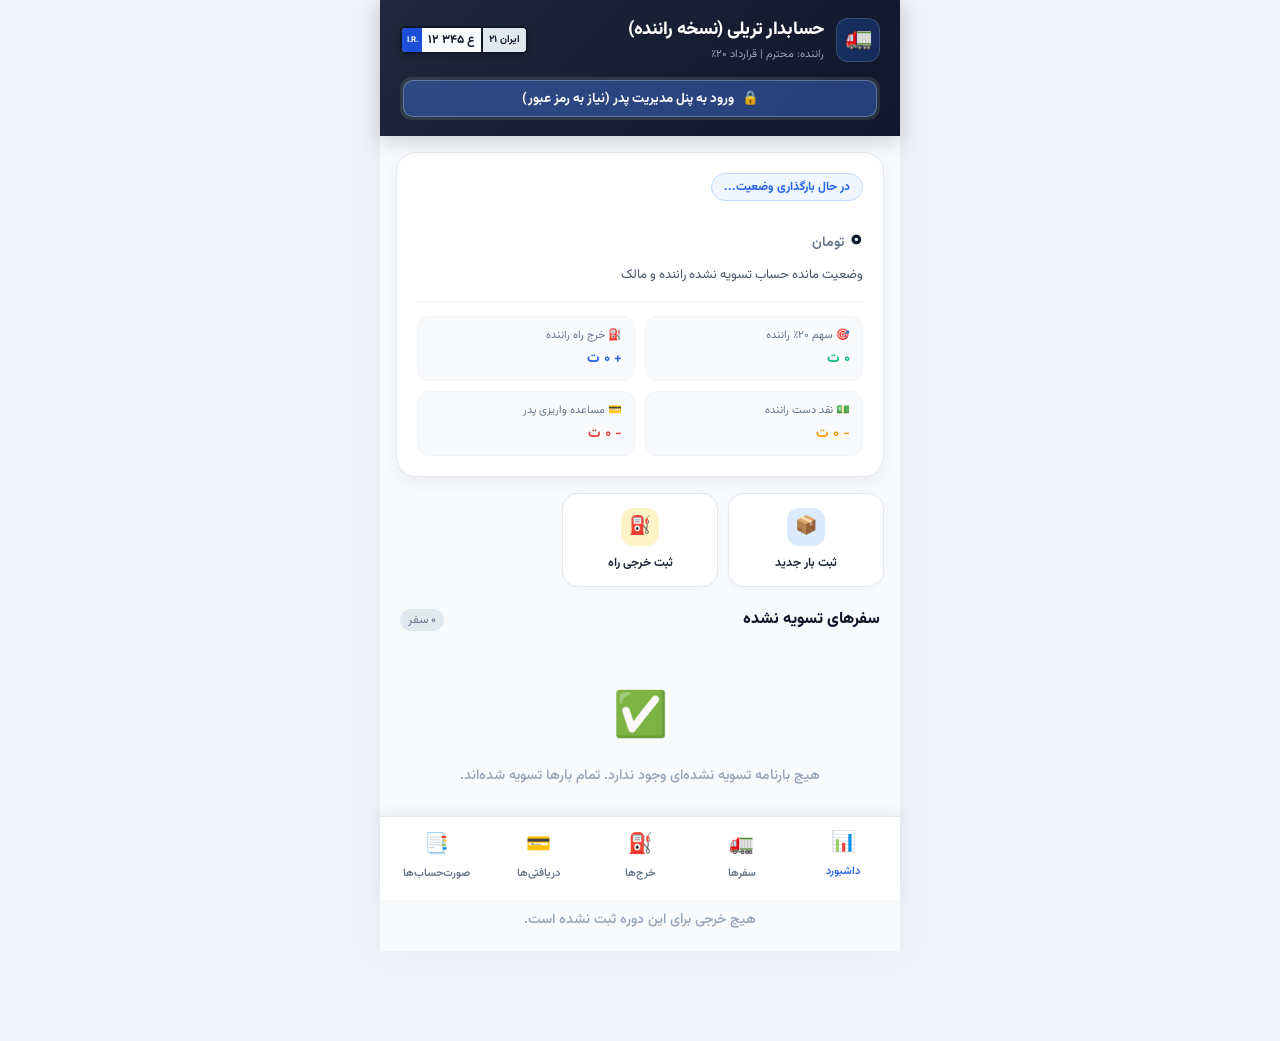
==== static/index.html @ ae0bd9ec "Add role isolation: Driver View vs Password-protected Owner Portal" ====
<!DOCTYPE html>
<html lang="fa" dir="rtl">
<head>
  <meta charset="UTF-8">
  <meta name="viewport" content="width=device-width, initial-scale=1.0, maximum-scale=1.0, user-scalable=no">
  <title>حسابدار تریلی و راننده</title>
  
  <!-- PWA Meta Tags -->
  <link rel="manifest" href="/manifest.json">
  <meta name="theme-color" content="#0f172a">
  <meta name="mobile-web-app-capable" content="yes">
  <meta name="apple-mobile-web-app-status-bar-style" content="black-translucent">
  <link rel="icon" type="image/png" href="/icons/icon-192.png">

  <!-- CSS -->
  <link rel="stylesheet" href="/css/style.css">
</head>
<body>

  <div class="app-container">
    
    <!-- Top Header -->
    <header class="top-header">
      <div class="header-row">
        <div class="app-title-box">
          <div class="app-logo-badge" id="appLogoBadge">🚛</div>
          <div>
            <div class="app-title" id="appMainTitle">حسابدار تریلی</div>
            <div class="app-subtitle" id="headerSubtitle">نسخه راننده</div>
          </div>
        </div>
        
        <!-- Iranian License Plate View -->
        <div class="iran-plate" id="headerPlate" onclick="handlePlateClick()" title="مشاهده پلاک">
          <div class="plate-blue-flag">I.R.</div>
          <div class="plate-middle" id="plateDisplay">۱۲ ع ۳۴۵</div>
          <div class="plate-iran" id="plateCityDisplay">ایران ۲۱</div>
        </div>
      </div>

      <!-- Role Access Bar -->
      <div class="role-toggle-bar" id="roleStatusBanner">
        <!-- Will be dynamically populated: either 'ورود به پنل پدر' button or 'پنل مالک + خروج' -->
      </div>
    </header>

    <!-- MAIN VIEWS -->
    
    <!-- 1. DASHBOARD VIEW -->
    <main id="viewDashboard" class="view-section">
      
      <!-- Balance Hero Card -->
      <div class="balance-hero-card">
        <div id="heroTag" class="hero-status-tag status-zero">
          در حال بارگذاری وضعیت...
        </div>
        
        <div class="hero-amount">
          <span id="heroAmountText">۰</span>
          <span class="hero-currency">تومان</span>
        </div>
        
        <div class="hero-desc" id="heroDescText">
          وضعیت مانده حساب تسویه نشده راننده و مالک
        </div>

        <!-- 4 Key Metrics Breakdown -->
        <div class="metrics-grid">
          <div class="metric-item">
            <div class="metric-label">
              <span>🎯 سهم ۲۰٪ راننده</span>
            </div>
            <div class="metric-val color-green" id="dashDriverShare">۰ ت</div>
          </div>
          
          <div class="metric-item">
            <div class="metric-label">
              <span>⛽ خرج راه راننده</span>
            </div>
            <div class="metric-val color-blue" id="dashDriverExpenses">+ ۰ ت</div>
          </div>

          <div class="metric-item">
            <div class="metric-label">
              <span>💵 نقد دست راننده</span>
            </div>
            <div class="metric-val color-amber" id="dashCashCollected">- ۰ ت</div>
          </div>

          <div class="metric-item">
            <div class="metric-label">
              <span>💳 مساعده واریزی پدر</span>
            </div>
            <div class="metric-val color-red" id="dashAdvancesPaid">- ۰ ت</div>
          </div>
        </div>
      </div>

      <!-- Quick Actions Grid -->
      <div class="quick-actions-bar">
        <div class="quick-btn" onclick="openTripModal()">
          <div class="quick-btn-icon btn-icon-blue">📦</div>
          <span>ثبت بار جدید</span>
        </div>
        <div class="quick-btn" onclick="openExpenseModal()">
          <div class="quick-btn-icon btn-icon-amber">⛽</div>
          <span>ثبت خرجی راه</span>
        </div>
        <div class="quick-btn" id="quickBtnPayment" onclick="openPaymentModal()">
          <div class="quick-btn-icon btn-icon-green">💳</div>
          <span>ثبت مساعده</span>
        </div>
      </div>

      <!-- Unsettled Trips Section -->
      <div class="section-header">
        <div class="section-title">سفرهای تسویه نشده</div>
        <div class="section-badge" id="dashTripCountBadge">۰ سفر</div>
      </div>
      <div class="card-list" id="dashTripsList"></div>

      <!-- Unsettled Expenses Section -->
      <div class="section-header" style="margin-top: 24px;">
        <div class="section-title">آخرین خرجی‌های مسیر</div>
        <span class="btn-sm-action" onclick="switchNav('expenses')">مشاهده همه ←</span>
      </div>
      <div class="card-list" id="dashExpensesList"></div>

      <!-- Settlement CTA Banner (Owner only) -->
      <div id="dashSettlementContainer" style="padding: 20px 16px;">
        <button class="btn-primary btn-success" onclick="openSettlementPreviewModal()">
          <span>📑</span>
          <span>محاسبه و صدور صورت‌حساب تسویه</span>
        </button>
      </div>

    </main>

    <!-- 2. TRIPS VIEW -->
    <main id="viewTrips" class="view-section" style="display:none; padding-top: 16px;">
      <div class="section-header">
        <div class="section-title">لیست بارها و بارنامه‌ها</div>
        <button class="btn-primary" style="width: auto; padding: 6px 14px; font-size: 13px;" onclick="openTripModal()">
          + بار جدید
        </button>
      </div>

      <!-- Filter tabs -->
      <div style="display: flex; gap: 8px; padding: 0 16px 14px 16px; overflow-x: auto;">
        <button class="badge-tag badge-unsettled" style="border:none; cursor:pointer;" onclick="filterTrips('unsettled')">تسویه نشده‌ها</button>
        <button class="badge-tag badge-owner" style="border:none; cursor:pointer;" onclick="filterTrips('settled')">تسویه شده‌ها</button>
        <button class="badge-tag badge-owner" style="border:none; cursor:pointer;" onclick="filterTrips('all')">همه بارها</button>
      </div>

      <div class="card-list" id="allTripsList"></div>
    </main>

    <!-- 3. EXPENSES VIEW -->
    <main id="viewExpenses" class="view-section" style="display:none; padding-top: 16px;">
      <div class="section-header">
        <div class="section-title">مخارج، سوخت و تعمیرات</div>
        <button class="btn-primary" style="width: auto; padding: 6px 14px; font-size: 13px;" onclick="openExpenseModal()">
          + ثبت هزینه
        </button>
      </div>

      <!-- Filter tabs -->
      <div style="display: flex; gap: 8px; padding: 0 16px 14px 16px; overflow-x: auto;">
        <button class="badge-tag badge-driver" style="border:none; cursor:pointer;" onclick="filterExpenses('driver')">پرداخت راننده (طلب)</button>
        <button class="badge-tag badge-owner" style="border:none; cursor:pointer;" onclick="filterExpenses('owner')">پرداخت پدر (ماشین)</button>
        <button class="badge-tag badge-unsettled" style="border:none; cursor:pointer;" onclick="filterExpenses('all')">همه خرج‌ها</button>
      </div>

      <div class="card-list" id="allExpensesList"></div>
    </main>

    <!-- 4. ADVANCES (PAYMENTS) VIEW -->
    <main id="viewPayments" class="view-section" style="display:none; padding-top: 16px;">
      <div class="section-header">
        <div class="section-title">واریزی‌ها و مساعده‌های راننده</div>
        <button id="btnNewPayment" class="btn-primary" style="width: auto; padding: 6px 14px; font-size: 13px;" onclick="openPaymentModal()">
          + ثبت واریزی
        </button>
      </div>
      <div class="card-list" id="allPaymentsList"></div>
    </main>

    <!-- 5. SETTLEMENTS HISTORY VIEW -->
    <main id="viewSettlements" class="view-section" style="display:none; padding-top: 16px;">
      <div class="section-header">
        <div class="section-title">تاریخچه تسویه‌حساب‌ها</div>
        <button id="btnNewSettlement" class="btn-primary btn-success" style="width: auto; padding: 6px 14px; font-size: 13px;" onclick="openSettlementPreviewModal()">
          تسویه جدید
        </button>
      </div>
      <div class="card-list" id="allSettlementsList"></div>
    </main>

    <!-- BOTTOM NAVIGATION -->
    <nav class="bottom-nav">
      <div class="nav-item active" id="navDash" onclick="switchNav('dashboard')">
        <div class="nav-icon">📊</div>
        <span>داشبورد</span>
      </div>
      <div class="nav-item" id="navTrips" onclick="switchNav('trips')">
        <div class="nav-icon">🚛</div>
        <span>سفرها</span>
      </div>
      <div class="nav-item" id="navExpenses" onclick="switchNav('expenses')">
        <div class="nav-icon">⛽</div>
        <span>خرج‌ها</span>
      </div>
      <div class="nav-item" id="navPayments" onclick="switchNav('payments')">
        <div class="nav-icon">💳</div>
        <span>مساعده‌ها</span>
      </div>
      <div class="nav-item" id="navSettlements" onclick="switchNav('settlements')">
        <div class="nav-icon">📑</div>
        <span>تسویه‌ها</span>
      </div>
    </nav>

    <!-- ==================== MODALS ==================== -->

    <!-- MODAL: ADD / EDIT TRIP -->
    <div class="modal-overlay" id="modalTrip">
      <div class="modal-sheet">
        <div class="modal-header">
          <div class="modal-title" id="modalTripTitle">📦 ثبت بار و بارنامه جدید</div>
          <button class="modal-close-btn" onclick="closeModal('modalTrip')">✕</button>
        </div>
        
        <form id="formTrip" onsubmit="handleTripSubmit(event)">
          <input type="hidden" id="tripId">
          
          <div class="form-row">
            <div class="form-group">
              <label class="form-label">مبدا بارگیری *</label>
              <input type="text" id="tripOrigin" class="form-input" placeholder="مثلاً بندرعباس" required>
            </div>
            <div class="form-group">
              <label class="form-label">مقصد تخلیه *</label>
              <input type="text" id="tripDestination" class="form-input" placeholder="مثلاً تهران" required>
            </div>
          </div>

          <div class="form-row">
            <div class="form-group">
              <label class="form-label">شماره بارنامه</label>
              <input type="text" id="tripBillNumber" class="form-input" placeholder="مثلاً ۹۸۷۴۲">
            </div>
            <div class="form-group">
              <label class="form-label">تاریخ بارگیری</label>
              <input type="text" id="tripLoadingDate" class="form-input" placeholder="۱۴۰۵/۰۲/۱۵">
            </div>
          </div>

          <div class="form-row">
            <div class="form-group">
              <label class="form-label">نوع بار</label>
              <input type="text" id="tripCargo" class="form-input" placeholder="مثلاً کانتینر، آهن، گندم">
            </div>
            <div class="form-group">
              <label class="form-label">وزن / تناژ</label>
              <input type="number" step="0.1" id="tripWeight" class="form-input" placeholder="۲۴">
            </div>
          </div>

          <!-- Financials -->
          <div class="form-group">
            <label class="form-label">کرایه کل بارنامه (تومان) *</label>
            <input type="number" id="tripTotalFreight" class="form-input" placeholder="مثلاً ۴۰,۰۰۰,۰۰۰" oninput="calcTripSharesLive()" required>
          </div>

          <div class="form-group">
            <label class="form-label">کمیسیون پایانه / باربری (تومان)</label>
            <input type="number" id="tripCommission" class="form-input" placeholder="مثلاً ۲,۵۰۰,۰۰۰" oninput="calcTripSharesLive()">
            <div class="form-hint">کمیسیون از کرایه کل کم می‌شود تا کرایه صافی به دست بیاید.</div>
          </div>

          <!-- Live Share Preview Box -->
          <div class="live-calc-box">
            <div class="live-calc-row">
              <span>کرایه صافی بار:</span>
              <strong id="liveNetFreight">۰ تومان</strong>
            </div>
            <div class="live-calc-row" style="font-weight: 800; color: #16a34a;">
              <span>سهم راننده (۲۰٪):</span>
              <strong id="liveDriverShare">۰ تومان</strong>
            </div>
            <div class="live-calc-row">
              <span>سهم پدر (۸۰٪):</span>
              <strong id="liveOwnerShare">۰ تومان</strong>
            </div>
          </div>

          <div class="form-group">
            <label class="form-label">پیش‌کرایه یا پس‌کرایه نقدی دست راننده (تومان)</label>
            <input type="number" id="tripCashDriver" class="form-input" placeholder="مبلغی که راننده نقداً از بار دریافت کرده">
            <div class="form-hint">این مبلغ از طلب راننده در زمان تسویه کسر می‌شود.</div>
          </div>

          <div class="form-group">
            <label class="form-label">توضیحات و یادداشت</label>
            <textarea id="tripNotes" class="form-textarea" rows="2" placeholder="توضیحات مربوط به باسکول، انعام یا شرکت حمل و نقل"></textarea>
          </div>

          <button type="submit" class="btn-primary">ذخیره بارنامه</button>
        </form>
      </div>
    </div>

    <!-- MODAL: ADD EXPENSE -->
    <div class="modal-overlay" id="modalExpense">
      <div class="modal-sheet">
        <div class="modal-header">
          <div class="modal-title">⛽ ثبت خرجی و هزینه راه</div>
          <button class="modal-close-btn" onclick="closeModal('modalExpense')">✕</button>
        </div>
        
        <form id="formExpense" onsubmit="handleExpenseSubmit(event)">
          <div class="form-group">
            <label class="form-label">این هزینه بابت کدام بار است؟</label>
            <select id="expTripId" class="form-select">
              <option value="">خرج عمومی ماشین (تعویض روغن، بیمه، استهلاک)</option>
            </select>
          </div>

          <div class="form-group">
            <label class="form-label">نوع هزینه *</label>
            <select id="expCategory" class="form-select" required>
              <option value="گازوئیل">⛽ گازوئیل و سوخت</option>
              <option value="عوارض">🛣️ عوارضی آزادراه</option>
              <option value="باسکول">⚖️ باسکول</option>
              <option value="انعام">🤝 انعام بارگیری / تخلیه</option>
              <option value="پنچری">🛞 پنچری و باد و لاستیک</option>
              <option value="روغن">🛢️ تعویض روغن و فیلترها</option>
              <option value="تعمیرات">🔧 مکانیکی و قطعات یدکی</option>
              <option value="جریمه">⚠️ جریمه راهنمایی و رانندگی</option>
              <option value="متفرقه">📝 سایر خرج‌ها</option>
            </select>
          </div>

          <div class="form-group">
            <label class="form-label">مبلغ هزینه (تومان) *</label>
            <input type="number" id="expAmount" class="form-input" placeholder="مثلاً ۷۵۰,۰۰۰" required>
          </div>

          <div class="form-group" id="expPaidByGroup">
            <label class="form-label">این هزینه را چه کسی پرداخت کرده؟ *</label>
            <div style="display: flex; gap: 10px;" id="expPaidByRow">
              <label style="flex:1; border: 1px solid #cbd5e1; border-radius: 12px; padding: 10px; display: flex; align-items: center; gap: 6px; cursor: pointer;">
                <input type="radio" name="expPaidBy" id="radioPaidByDriver" value="driver" checked>
                <span style="font-size: 13px; font-weight: 700; color: #2563eb;">🧢 راننده از جیبش داده (طلبکار شود)</span>
              </label>
              <label id="labelPaidByOwner" style="flex:1; border: 1px solid #cbd5e1; border-radius: 12px; padding: 10px; display: flex; align-items: center; gap: 6px; cursor: pointer;">
                <input type="radio" name="expPaidBy" id="radioPaidByOwner" value="owner">
                <span style="font-size: 13px; font-weight: 700; color: #475569;">👑 پدر پرداخت کرده</span>
              </label>
            </div>
          </div>

          <div class="form-row">
            <div class="form-group">
              <label class="form-label">تاریخ هزینه</label>
              <input type="text" id="expDate" class="form-input" placeholder="۱۴۰۵/۰۲/۱۵">
            </div>
            <div class="form-group">
              <label class="form-label">عکس فاکتور / رسید</label>
              <input type="file" id="expReceiptFile" class="form-input" accept="image/*" capture="environment">
            </div>
          </div>

          <div class="form-group">
            <label class="form-label">توضیحات</label>
            <input type="text" id="expDesc" class="form-input" placeholder="مثلاً پمپ بنزین نایین">
          </div>

          <button type="submit" class="btn-primary">ثبت هزینه</button>
        </form>
      </div>
    </div>

    <!-- MODAL: ADD ADVANCE PAYMENT -->
    <div class="modal-overlay" id="modalPayment">
      <div class="modal-sheet">
        <div class="modal-header">
          <div class="modal-title">💳 ثبت واریزی و مساعده به راننده</div>
          <button class="modal-close-btn" onclick="closeModal('modalPayment')">✕</button>
        </div>
        
        <form id="formPayment" onsubmit="handlePaymentSubmit(event)">
          <div class="form-group">
            <label class="form-label">مبلغ واریز شده (تومان) *</label>
            <input type="number" id="payAmount" class="form-input" placeholder="مثلاً ۵,۰۰۰,۰۰۰" required>
          </div>

          <div class="form-row">
            <div class="form-group">
              <label class="form-label">تاریخ واریز</label>
              <input type="text" id="payDate" class="form-input" placeholder="۱۴۰۵/۰۲/۱۵">
            </div>
            <div class="form-group">
              <label class="form-label">روش پرداخت</label>
              <select id="payMethod" class="form-select">
                <option value="کارت به کارت">کارت به کارت</option>
                <option value="نقدی">نقدی دستی</option>
                <option value="پایا / ساتنا">پایا / ساتنا</option>
                <option value="چک">چک</option>
              </select>
            </div>
          </div>

          <div class="form-group">
            <label class="form-label">شماره پیگیری / ارجاع واریز</label>
            <input type="text" id="payTracking" class="form-input" placeholder="کد پیگیری تراکنش">
          </div>

          <div class="form-group">
            <label class="form-label">بابت / توضیحات</label>
            <input type="text" id="payDesc" class="form-input" placeholder="مثلاً مساعده بین راهی یا علی‌الحساب">
          </div>

          <button type="submit" class="btn-primary">ثبت واریزی</button>
        </form>
      </div>
    </div>

    <!-- MODAL: SETTLEMENT PREVIEW & FACTOR -->
    <div class="modal-overlay" id="modalSettlement">
      <div class="modal-sheet">
        <div class="modal-header">
          <div class="modal-title">📑 صورت‌حساب رسمی تسویه با راننده</div>
          <button class="modal-close-btn" onclick="closeModal('modalSettlement')">✕</button>
        </div>

        <div id="invoicePrintArea" class="invoice-card">
          <div class="invoice-header">
            <h3 style="font-size: 17px; font-weight: 800;">صورت‌حساب کارکرد تریلی و راننده</h3>
            <div style="font-size: 12px; color: #64748b; margin-top: 4px;" id="invTruckInfo">پلاک: -- | مالک: --</div>
            <div style="font-size: 12px; color: #64748b;" id="invDate">تاریخ تسویه: --</div>
          </div>

          <!-- Credit Items (طلب راننده) -->
          <div style="font-weight: 800; font-size: 13px; color: #16a34a; margin: 8px 0 4px 0;">
            بخش اول: بستانکاری راننده (طلب راننده)
          </div>
          <div class="invoice-item-row">
            <span>سهم راننده از صافی بارها (<span id="invSharePercent">۲۰٪</span>):</span>
            <strong id="invDriverShare">۰ تومان</strong>
          </div>
          <div class="invoice-item-row">
            <span>مجموع مخارج پرداخت شده از جیب راننده:</span>
            <strong id="invDriverExpenses">۰ تومان</strong>
          </div>
          <div class="invoice-item-row" style="background:#f0fdf4; font-weight:700;">
            <span>جمع کل طلب راننده:</span>
            <strong id="invTotalCredit">۰ تومان</strong>
          </div>

          <!-- Debit Items (بدهی راننده) -->
          <div style="font-weight: 800; font-size: 13px; color: #dc2626; margin: 16px 0 4px 0;">
            بخش دوم: بدهکاری راننده (دریافتی‌ها و مساعده)
          </div>
          <div class="invoice-item-row">
            <span>پیش‌کرایه یا پس‌کرایه نقدی دست راننده:</span>
            <strong id="invCashCollected">۰ تومان</strong>
          </div>
          <div class="invoice-item-row">
            <span>مجموع واریزی‌ها و مساعده‌های کارت‌به‌کارت پدر:</span>
            <strong id="invAdvancesPaid">۰ تومان</strong>
          </div>
          <div class="invoice-item-row" style="background:#fef2f2; font-weight:700;">
            <span>جمع کل دریافتی‌های راننده:</span>
            <strong id="invTotalDebit">۰ تومان</strong>
          </div>

          <!-- Final Calculation -->
          <div class="invoice-total-row">
            <span id="invBalanceLabel">مانده خالص جهت تسویه:</span>
            <span id="invFinalBalance" style="color: #2563eb;">۰ تومان</span>
          </div>
          <div style="font-size: 11px; text-align: center; margin-top: 10px; color: #64748b;" id="invConclusionText">
            حساب کاملاً تراز و شفاف است.
          </div>
        </div>

        <button class="whatsapp-share-btn" onclick="shareInvoiceWhatsApp()">
          <span>📲</span>
          <span>ارسال متن صورت‌حساب در واتساپ / ایتا</span>
        </button>

        <button class="btn-primary" style="margin-top: 10px; background: #0f172a;" onclick="confirmAndExecuteSettlement()">
          <span>✓</span>
          <span>ثبت قطعی تسویه و صفر کردن دوره</span>
        </button>
      </div>
    </div>

    <!-- MODAL: SETTINGS -->
    <div class="modal-overlay" id="modalSettings">
      <div class="modal-sheet">
        <div class="modal-header">
          <div class="modal-title">⚙️ تنظیمات تریلی و قرارداد</div>
          <button class="modal-close-btn" onclick="closeModal('modalSettings')">✕</button>
        </div>
        
        <form id="formSettings" onsubmit="handleSettingsSubmit(event)">
          <div class="form-group">
            <label class="form-label">نام مالک (پدر)</label>
            <input type="text" id="settingOwner" class="form-input" required>
          </div>
          <div class="form-group">
            <label class="form-label">نام راننده</label>
            <input type="text" id="settingDriver" class="form-input" required>
          </div>
          <div class="form-group">
            <label class="form-label">پلاک تریلی</label>
            <input type="text" id="settingPlate" class="form-input" placeholder="۱۲ ع ۳۴۵ ایران ۲۱" required>
          </div>
          <div class="form-group">
            <label class="form-label">مدل و نوع تریلی</label>
            <input type="text" id="settingModel" class="form-input" placeholder="ولوو اف‌اچ ۵۰۰">
          </div>
          <div class="form-group">
            <label class="form-label">درصد سهم راننده از کرایه صافی (درصد)</label>
            <input type="number" step="0.5" id="settingDriverPct" class="form-input" value="20" required>
            <div class="form-hint">طبق توافق شما، پیش‌فرض ۲۰٪ از کرایه صافی است.</div>
          </div>
          <div class="form-group">
            <label class="form-label">رمز عبور ورود به پنل مدیریت پدر (پین‌کد)</label>
            <input type="password" id="settingOwnerPin" class="form-input" placeholder="رمز ۴ رقمی جدید" maxlength="10">
            <div class="form-hint">این رمز را در اختیار راننده قرار ندهید تا پنل شما کاملاً مجزا و امن بماند.</div>
          </div>
          <button type="submit" class="btn-primary">ذخیره تنظیمات</button>
        </form>
      </div>
    </div>

    <!-- MODAL: OWNER PIN LOGIN -->
    <div class="modal-overlay" id="modalPinLogin">
      <div class="modal-sheet" style="text-align: center;">
        <div class="modal-header">
          <div class="modal-title">🔒 ورود به پنل مدیریت پدر (مالک)</div>
          <button class="modal-close-btn" onclick="closeModal('modalPinLogin')">✕</button>
        </div>
        <div style="font-size: 38px; margin: 10px 0;">👑</div>
        <p style="font-size: 13px; color: #64748b; margin-bottom: 16px;">
          جهت مشاهده سود کل تریلی، صدور فاکتور و دسترسی به پنل مدیریت، رمز عبور پدر را وارد کنید:
        </p>
        <form onsubmit="handlePinLogin(event)">
          <div class="form-group">
            <input type="password" id="inputOwnerPin" class="form-input" placeholder="رمز عبور ۴ رقمی" style="text-align: center; font-size: 22px; letter-spacing: 6px; font-weight: 800;" maxlength="10" required>
            <div class="form-hint" style="text-align: center;">رمز اولیه پیش‌فرض: 1234</div>
          </div>
          <div id="pinErrorMessage" style="color: #ef4444; font-size: 12px; margin-bottom: 12px; display: none;">❌ رمز عبور نادرست است!</div>
          <button type="submit" class="btn-primary" style="margin-top: 8px;">
            <span>ورود به پنل مدیریت</span>
          </button>
        </form>
      </div>
    </div>

    <!-- MODAL: IMAGE VIEWER -->
    <div class="modal-overlay" id="modalImage">
      <div class="modal-sheet" style="text-align: center;">
        <div class="modal-header">
          <div class="modal-title">📷 تصویر رسید / فاکتور</div>
          <button class="modal-close-btn" onclick="closeModal('modalImage')">✕</button>
        </div>
        <img id="viewerImg" src="" style="max-width: 100%; border-radius: 12px; max-height: 65vh; object-fit: contain;">
      </div>
    </div>

  </div>

  <!-- JavaScript -->
  <script src="/js/app.js"></script>
</body>
</html>
---- css/style.css ----
@import url('https://fonts.googleapis.com/css2?family=Vazirmatn:wght@300;400;500;600;700;800;900&display=swap');

:root {
  --primary: #2563eb;
  --primary-hover: #1d4ed8;
  --primary-light: #eff6ff;
  --success: #10b981;
  --success-light: #ecfdf5;
  --danger: #ef4444;
  --danger-light: #fef2f2;
  --warning: #f59e0b;
  --warning-light: #fffbeb;
  --dark: #0f172a;
  --gray-900: #1e293b;
  --gray-800: #334155;
  --gray-700: #475569;
  --gray-500: #64748b;
  --gray-200: #e2e8f0;
  --gray-100: #f1f5f9;
  --gray-50: #f8fafc;
  --radius: 16px;
  --radius-sm: 10px;
  --shadow-sm: 0 1px 3px rgba(0,0,0,0.06);
  --shadow-md: 0 4px 12px rgba(0,0,0,0.08);
  --shadow-lg: 0 10px 25px rgba(0,0,0,0.12);
}

* {
  box-sizing: border-box;
  margin: 0;
  padding: 0;
  -webkit-tap-highlight-color: transparent;
  font-family: 'Vazirmatn', -apple-system, BlinkMacSystemFont, 'Segoe UI', Tahoma, sans-serif;
}

body {
  background-color: #f1f5f9;
  color: #1e293b;
  direction: rtl;
  text-align: right;
  min-height: 100vh;
  padding-bottom: 90px;
}

/* Mobile Wrapper Container */
.app-container {
  max-width: 520px;
  margin: 0 auto;
  min-height: 100vh;
  background: #f8fafc;
  position: relative;
  box-shadow: 0 0 40px rgba(0,0,0,0.05);
}

/* Top App Bar */
.top-header {
  background: linear-gradient(135deg, #1e293b, #0f172a);
  color: white;
  padding: 16px 20px;
  position: sticky;
  top: 0;
  z-index: 40;
  box-shadow: 0 4px 20px rgba(15, 23, 42, 0.2);
}

.header-row {
  display: flex;
  justify-content: space-between;
  align-items: center;
}

.app-title-box {
  display: flex;
  align-items: center;
  gap: 12px;
}

.app-logo-badge {
  width: 44px;
  height: 44px;
  background: rgba(37, 99, 235, 0.25);
  border: 1px solid rgba(255, 255, 255, 0.15);
  border-radius: 12px;
  display: flex;
  align-items: center;
  justify-content: center;
  font-size: 22px;
}

.app-title {
  font-size: 18px;
  font-weight: 800;
  letter-spacing: -0.3px;
}

.app-subtitle {
  font-size: 11px;
  color: #94a3b8;
  margin-top: 2px;
}

/* Iranian License Plate Component */
.iran-plate {
  display: inline-flex;
  direction: ltr;
  align-items: center;
  background: #f8fafc;
  border: 2px solid #0f172a;
  border-radius: 6px;
  height: 28px;
  font-weight: 700;
  font-size: 12px;
  overflow: hidden;
  box-shadow: 0 2px 5px rgba(0,0,0,0.2);
}

.plate-blue-flag {
  background: #1d4ed8;
  color: white;
  width: 20px;
  height: 100%;
  display: flex;
  flex-direction: column;
  justify-content: center;
  align-items: center;
  font-size: 8px;
}

.plate-middle {
  padding: 0 6px;
  color: #0f172a;
  display: flex;
  gap: 3px;
  align-items: center;
}

.plate-iran {
  border-left: 2px solid #0f172a;
  padding: 0 6px;
  background: #e2e8f0;
  color: #0f172a;
  font-size: 10px;
  height: 100%;
  display: flex;
  align-items: center;
}

/* Role Selector Toggle Bar */
.role-toggle-bar {
  display: flex;
  background: rgba(255, 255, 255, 0.1);
  border-radius: 12px;
  padding: 3px;
  margin-top: 14px;
  font-size: 13px;
}

.role-tab {
  flex: 1;
  text-align: center;
  padding: 7px 0;
  border-radius: 9px;
  cursor: pointer;
  color: #cbd5e1;
  font-weight: 500;
  transition: all 0.2s ease;
}

.role-tab.active {
  background: white;
  color: #0f172a;
  font-weight: 700;
  box-shadow: 0 2px 8px rgba(0,0,0,0.15);
}

/* Balance Hero Card */
.balance-hero-card {
  margin: 16px;
  background: white;
  border-radius: 20px;
  padding: 20px;
  box-shadow: 0 6px 20px rgba(0,0,0,0.06);
  border: 1px solid #e2e8f0;
  position: relative;
  overflow: hidden;
}

.hero-status-tag {
  display: inline-flex;
  align-items: center;
  gap: 6px;
  font-size: 12px;
  font-weight: 700;
  padding: 4px 12px;
  border-radius: 20px;
  margin-bottom: 8px;
}

.status-credit {
  background: #ecfdf5;
  color: #059669;
  border: 1px solid #a7f3d0;
}

.status-debit {
  background: #fef2f2;
  color: #dc2626;
  border: 1px solid #fecaca;
}

.status-zero {
  background: #eff6ff;
  color: #2563eb;
  border: 1px solid #bfdbfe;
}

.hero-amount {
  font-size: 28px;
  font-weight: 900;
  color: #0f172a;
  margin: 8px 0 4px 0;
  display: flex;
  align-items: baseline;
  gap: 6px;
}

.hero-currency {
  font-size: 14px;
  font-weight: 600;
  color: #64748b;
}

.hero-desc {
  font-size: 13px;
  color: #475569;
  margin-bottom: 16px;
}

/* 4 Metrics Grid inside Hero */
.metrics-grid {
  display: grid;
  grid-template-columns: repeat(2, 1fr);
  gap: 10px;
  border-top: 1px solid #f1f5f9;
  padding-top: 14px;
}

.metric-item {
  background: #f8fafc;
  padding: 10px 12px;
  border-radius: 12px;
  border: 1px solid #f1f5f9;
}

.metric-label {
  font-size: 11px;
  color: #64748b;
  display: flex;
  align-items: center;
  gap: 5px;
}

.metric-val {
  font-size: 14px;
  font-weight: 700;
  color: #1e293b;
  margin-top: 4px;
}

.color-green { color: #10b981; }
.color-red { color: #ef4444; }
.color-blue { color: #2563eb; }
.color-amber { color: #f59e0b; }

/* Quick Action Buttons */
.quick-actions-bar {
  display: grid;
  grid-template-columns: repeat(3, 1fr);
  gap: 10px;
  margin: 0 16px 20px 16px;
}

.quick-btn {
  background: white;
  border: 1px solid #e2e8f0;
  border-radius: 16px;
  padding: 14px 8px;
  display: flex;
  flex-direction: column;
  align-items: center;
  justify-content: center;
  gap: 8px;
  font-size: 12px;
  font-weight: 700;
  color: #1e293b;
  cursor: pointer;
  transition: all 0.2s ease;
  box-shadow: 0 2px 6px rgba(0,0,0,0.03);
}

.quick-btn:active {
  transform: scale(0.96);
  background: #f1f5f9;
}

.quick-btn-icon {
  width: 38px;
  height: 38px;
  border-radius: 12px;
  display: flex;
  align-items: center;
  justify-content: center;
  font-size: 18px;
}

.btn-icon-blue { background: #dbeafe; color: #1d4ed8; }
.btn-icon-amber { background: #fef3c7; color: #b45309; }
.btn-icon-green { background: #d1fae5; color: #047857; }

/* Section Titles */
.section-header {
  display: flex;
  justify-content: space-between;
  align-items: center;
  padding: 0 20px 12px 20px;
}

.section-title {
  font-size: 16px;
  font-weight: 800;
  color: #0f172a;
}

.section-badge {
  font-size: 12px;
  color: #64748b;
  background: #e2e8f0;
  padding: 2px 8px;
  border-radius: 12px;
}

/* Card Lists */
.card-list {
  padding: 0 16px;
  display: flex;
  flex-direction: column;
  gap: 12px;
}

.item-card {
  background: white;
  border-radius: 16px;
  padding: 16px;
  border: 1px solid #e2e8f0;
  box-shadow: 0 2px 8px rgba(0,0,0,0.03);
  position: relative;
  transition: transform 0.15s ease;
}

.card-top {
  display: flex;
  justify-content: space-between;
  align-items: center;
  margin-bottom: 8px;
}

.card-title {
  font-size: 15px;
  font-weight: 700;
  color: #0f172a;
  display: flex;
  align-items: center;
  gap: 6px;
}

.badge-tag {
  font-size: 11px;
  font-weight: 600;
  padding: 3px 8px;
  border-radius: 8px;
}

.badge-unsettled {
  background: #fef3c7;
  color: #b45309;
}

.badge-settled {
  background: #ecfdf5;
  color: #059669;
}

.badge-driver {
  background: #eff6ff;
  color: #1d4ed8;
}

.badge-owner {
  background: #f1f5f9;
  color: #475569;
}

.card-body-row {
  display: flex;
  justify-content: space-between;
  align-items: center;
  margin: 6px 0;
  font-size: 13px;
  color: #475569;
}

.card-highlight-box {
  background: #f8fafc;
  border-radius: 10px;
  padding: 10px;
  margin-top: 10px;
  border: 1px dashed #cbd5e1;
  display: flex;
  justify-content: space-between;
  align-items: center;
}

.highlight-label {
  font-size: 12px;
  font-weight: 600;
  color: #334155;
}

.highlight-value {
  font-size: 15px;
  font-weight: 800;
  color: #2563eb;
}

.card-footer-actions {
  display: flex;
  justify-content: flex-end;
  gap: 8px;
  margin-top: 12px;
  border-top: 1px solid #f1f5f9;
  padding-top: 10px;
}

.btn-sm-action {
  background: none;
  border: none;
  font-size: 12px;
  color: #64748b;
  cursor: pointer;
  display: flex;
  align-items: center;
  gap: 4px;
  padding: 4px 8px;
  border-radius: 6px;
}

.btn-sm-action:hover {
  background: #f1f5f9;
  color: #0f172a;
}

.btn-sm-danger {
  color: #ef4444;
}
.btn-sm-danger:hover {
  background: #fee2e2;
  color: #b91c1c;
}

/* Empty State */
.empty-state {
  text-align: center;
  padding: 40px 20px;
  color: #94a3b8;
}

.empty-icon {
  font-size: 44px;
  margin-bottom: 12px;
}

.empty-text {
  font-size: 14px;
  font-weight: 500;
}

/* Bottom App Navigation Bar */
.bottom-nav {
  position: fixed;
  bottom: 0;
  left: 50%;
  transform: translateX(-50%);
  width: 100%;
  max-width: 520px;
  background: white;
  border-top: 1px solid #e2e8f0;
  display: flex;
  justify-content: space-around;
  padding: 8px 6px 14px 6px;
  z-index: 50;
  box-shadow: 0 -4px 16px rgba(0,0,0,0.06);
}

.nav-item {
  display: flex;
  flex-direction: column;
  align-items: center;
  gap: 4px;
  color: #64748b;
  text-decoration: none;
  font-size: 11px;
  font-weight: 600;
  cursor: pointer;
  transition: all 0.2s;
  padding: 4px 8px;
  border-radius: 8px;
  flex: 1;
}

.nav-item.active {
  color: #2563eb;
  transform: translateY(-2px);
}

.nav-icon {
  font-size: 20px;
}

/* Modal Popup Styles */
.modal-overlay {
  position: fixed;
  top: 0;
  left: 0;
  right: 0;
  bottom: 0;
  background: rgba(15, 23, 42, 0.65);
  backdrop-filter: blur(4px);
  z-index: 100;
  display: none;
  align-items: flex-end;
  justify-content: center;
}

.modal-overlay.active {
  display: flex;
}

.modal-sheet {
  background: white;
  width: 100%;
  max-width: 520px;
  max-height: 90vh;
  border-top-left-radius: 24px;
  border-top-right-radius: 24px;
  padding: 24px 20px 32px 20px;
  overflow-y: auto;
  box-shadow: 0 -10px 40px rgba(0,0,0,0.2);
  animation: slideUp 0.25s ease-out;
}

@keyframes slideUp {
  from { transform: translateY(100%); }
  to { transform: translateY(0); }
}

.modal-header {
  display: flex;
  justify-content: space-between;
  align-items: center;
  margin-bottom: 20px;
  border-bottom: 1px solid #f1f5f9;
  padding-bottom: 12px;
}

.modal-title {
  font-size: 17px;
  font-weight: 800;
  color: #0f172a;
}

.modal-close-btn {
  background: #f1f5f9;
  border: none;
  width: 32px;
  height: 32px;
  border-radius: 50%;
  font-size: 18px;
  display: flex;
  align-items: center;
  justify-content: center;
  cursor: pointer;
  color: #64748b;
}

/* Forms and Inputs */
.form-group {
  margin-bottom: 16px;
}

.form-label {
  display: block;
  font-size: 13px;
  font-weight: 600;
  color: #334155;
  margin-bottom: 6px;
}

.form-input, .form-select, .form-textarea {
  width: 100%;
  padding: 12px 14px;
  border: 1px solid #cbd5e1;
  border-radius: 12px;
  font-size: 14px;
  color: #0f172a;
  outline: none;
  transition: border-color 0.2s;
  background: #fff;
}

.form-input:focus, .form-select:focus, .form-textarea:focus {
  border-color: #2563eb;
  box-shadow: 0 0 0 3px rgba(37, 99, 235, 0.1);
}

.form-row {
  display: grid;
  grid-template-columns: 1fr 1fr;
  gap: 12px;
}

.form-hint {
  font-size: 11px;
  color: #64748b;
  margin-top: 4px;
}

/* Dynamic Live Calculation Card in Forms */
.live-calc-box {
  background: #eff6ff;
  border: 1px solid #bfdbfe;
  border-radius: 12px;
  padding: 12px 14px;
  margin: 14px 0;
}

.live-calc-row {
  display: flex;
  justify-content: space-between;
  font-size: 13px;
  margin: 4px 0;
  color: #1e40af;
}

.btn-primary {
  width: 100%;
  background: #2563eb;
  color: white;
  border: none;
  border-radius: 14px;
  padding: 14px;
  font-size: 15px;
  font-weight: 700;
  cursor: pointer;
  display: flex;
  align-items: center;
  justify-content: center;
  gap: 8px;
  transition: background 0.2s;
  box-shadow: 0 4px 12px rgba(37, 99, 235, 0.25);
}

.btn-primary:active {
  background: #1d4ed8;
  transform: scale(0.98);
}

.btn-success {
  background: #10b981;
  box-shadow: 0 4px 12px rgba(16, 185, 129, 0.25);
}
.btn-success:active { background: #059669; }

/* Invoice / Factor Styles for WhatsApp Sharing */
.invoice-card {
  background: white;
  border: 2px solid #0f172a;
  border-radius: 16px;
  padding: 20px;
  margin: 10px 0;
  color: #0f172a;
}

.invoice-header {
  text-align: center;
  border-bottom: 2px dashed #cbd5e1;
  padding-bottom: 14px;
  margin-bottom: 14px;
}

.invoice-item-row {
  display: flex;
  justify-content: space-between;
  padding: 6px 0;
  font-size: 13px;
  border-bottom: 1px solid #f1f5f9;
}

.invoice-total-row {
  display: flex;
  justify-content: space-between;
  padding: 12px 0;
  font-size: 16px;
  font-weight: 900;
  border-top: 2px solid #0f172a;
  margin-top: 10px;
}

.whatsapp-share-btn {
  background: #25D366;
  color: white;
  border: none;
  border-radius: 12px;
  padding: 12px;
  width: 100%;
  font-size: 14px;
  font-weight: 700;
  display: flex;
  align-items: center;
  justify-content: center;
  gap: 8px;
  cursor: pointer;
  margin-top: 12px;
}
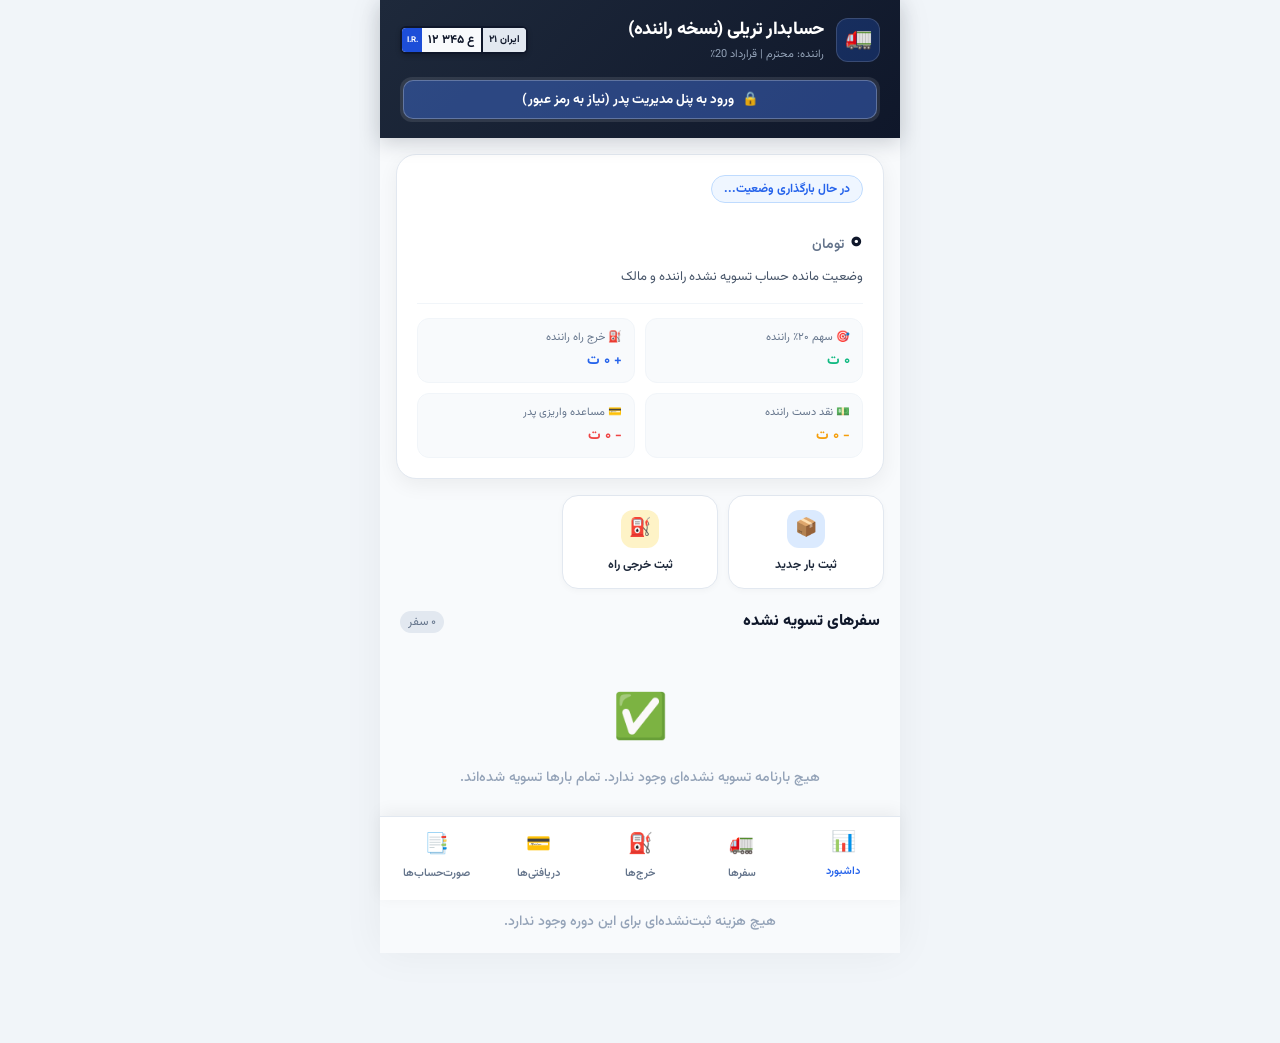
==== commit 0f3f34ae: "Refactor: Implement Hierarchical Multi-Agent Standards for Fleet and Freight Accounting" ====
--- a/static/index.html
+++ b/static/index.html
@@ -269,12 +269,14 @@
           <!-- Financials -->
           <div class="form-group">
             <label class="form-label">کرایه کل بارنامه (تومان) *</label>
-            <input type="number" id="tripTotalFreight" class="form-input" placeholder="مثلاً ۴۰,۰۰۰,۰۰۰" oninput="calcTripSharesLive()" required>
+            <input type="text" inputmode="numeric" id="tripTotalFreight" class="form-input currency-input" placeholder="مثلاً ۴۰,۰۰۰,۰۰۰" oninput="handleCurrencyInput(this); calcTripSharesLive();" required>
+            <span id="hintTripTotal" class="currency-word-hint"></span>
           </div>
 
           <div class="form-group">
             <label class="form-label">کمیسیون پایانه / باربری (تومان)</label>
-            <input type="number" id="tripCommission" class="form-input" placeholder="مثلاً ۲,۵۰۰,۰۰۰" oninput="calcTripSharesLive()">
+            <input type="text" inputmode="numeric" id="tripCommission" class="form-input currency-input" placeholder="مثلاً ۲,۵۰۰,۰۰۰" oninput="handleCurrencyInput(this); calcTripSharesLive();">
+            <span id="hintTripComm" class="currency-word-hint"></span>
             <div class="form-hint">کمیسیون از کرایه کل کم می‌شود تا کرایه صافی به دست بیاید.</div>
           </div>
 
@@ -285,18 +287,19 @@
               <strong id="liveNetFreight">۰ تومان</strong>
             </div>
             <div class="live-calc-row" style="font-weight: 800; color: #16a34a;">
-              <span>سهم راننده (۲۰٪):</span>
+              <span>سهم راننده:</span>
               <strong id="liveDriverShare">۰ تومان</strong>
             </div>
             <div class="live-calc-row">
-              <span>سهم پدر (۸۰٪):</span>
+              <span>سهم پدر (مالک):</span>
               <strong id="liveOwnerShare">۰ تومان</strong>
             </div>
           </div>
 
           <div class="form-group">
             <label class="form-label">پیش‌کرایه یا پس‌کرایه نقدی دست راننده (تومان)</label>
-            <input type="number" id="tripCashDriver" class="form-input" placeholder="مبلغی که راننده نقداً از بار دریافت کرده">
+            <input type="text" inputmode="numeric" id="tripCashDriver" class="form-input currency-input" placeholder="مبلغی که راننده نقداً دریافت کرده" oninput="handleCurrencyInput(this)">
+            <span id="hintTripCash" class="currency-word-hint"></span>
             <div class="form-hint">این مبلغ از طلب راننده در زمان تسویه کسر می‌شود.</div>
           </div>
 
@@ -343,7 +346,8 @@
 
           <div class="form-group">
             <label class="form-label">مبلغ هزینه (تومان) *</label>
-            <input type="number" id="expAmount" class="form-input" placeholder="مثلاً ۷۵۰,۰۰۰" required>
+            <input type="text" inputmode="numeric" id="expAmount" class="form-input currency-input" placeholder="مثلاً ۷۵۰,۰۰۰" oninput="handleCurrencyInput(this)" required>
+            <span id="hintExpAmount" class="currency-word-hint"></span>
           </div>
 
           <div class="form-group" id="expPaidByGroup">
@@ -392,7 +396,8 @@
         <form id="formPayment" onsubmit="handlePaymentSubmit(event)">
           <div class="form-group">
             <label class="form-label">مبلغ واریز شده (تومان) *</label>
-            <input type="number" id="payAmount" class="form-input" placeholder="مثلاً ۵,۰۰۰,۰۰۰" required>
+            <input type="text" inputmode="numeric" id="payAmount" class="form-input currency-input" placeholder="مثلاً ۵,۰۰۰,۰۰۰" oninput="handleCurrencyInput(this)" required>
+            <span id="hintPayAmount" class="currency-word-hint"></span>
           </div>
 
           <div class="form-row">
@@ -523,9 +528,16 @@
             <input type="text" id="settingModel" class="form-input" placeholder="ولوو اف‌اچ ۵۰۰">
           </div>
           <div class="form-group">
-            <label class="form-label">درصد سهم راننده از کرایه صافی (درصد)</label>
+            <label class="form-label">درصد سهم راننده (درصد)</label>
             <input type="number" step="0.5" id="settingDriverPct" class="form-input" value="20" required>
-            <div class="form-hint">طبق توافق شما، پیش‌فرض ۲۰٪ از کرایه صافی است.</div>
+            <div class="form-hint">طبق توافق، پیش‌فرض ۲۰٪ است.</div>
+          </div>
+          <div class="form-group">
+            <label class="form-label">مبنای محاسبه درصد راننده</label>
+            <select id="settingDriverBasis" class="form-select">
+              <option value="net">درصد از کرایه صافی (کل منهای کمیسیون باربری - استاندارد)</option>
+              <option value="gross">درصد از کل کرایه ناخالص بارنامه</option>
+            </select>
           </div>
           <div class="form-group">
             <label class="form-label">رمز عبور ورود به پنل مدیریت پدر (پین‌کد)</label>
@@ -533,7 +545,27 @@
             <div class="form-hint">این رمز را در اختیار راننده قرار ندهید تا پنل شما کاملاً مجزا و امن بماند.</div>
           </div>
           <button type="submit" class="btn-primary">ذخیره تنظیمات</button>
+          
+          <div style="margin-top: 16px; border-top: 1px solid #f1f5f9; padding-top: 14px; text-align: center;">
+            <button type="button" class="btn-sm-action" style="margin: 0 auto; color: #2563eb;" onclick="openAuditModal()">
+              <span>📜</span>
+              <span>مشاهده تاریخچه و لاگ تغییرات سیستم (Audit Trail)</span>
+            </button>
+          </div>
         </form>
+      </div>
+    </div>
+
+    <!-- MODAL: AUDIT TRAIL LOGS -->
+    <div class="modal-overlay" id="modalAuditLogs">
+      <div class="modal-sheet">
+        <div class="modal-header">
+          <div class="modal-title">📜 تاریخچه و لاگ تغییرات سیستم</div>
+          <button class="modal-close-btn" onclick="closeModal('modalAuditLogs')">✕</button>
+        </div>
+        <div id="auditLogContent" class="audit-list">
+          <div class="empty-state">در حال بارگذاری لاگ‌ها...</div>
+        </div>
       </div>
     </div>
 
--- a/css/style.css
+++ b/css/style.css
@@ -730,4 +730,53 @@
   gap: 8px;
   cursor: pointer;
   margin-top: 12px;
-}
+  min-height: 48px;
+}
+
+/* Touch Friendly Mobile Requirements (Min 48px) */
+.form-input, .form-select, .btn-primary, .quick-btn {
+  min-height: 48px;
+}
+
+/* Number In Words / Live Currency Helper */
+.currency-word-hint {
+  font-size: 11px;
+  color: #2563eb;
+  font-weight: 600;
+  margin-top: 4px;
+  min-height: 16px;
+  display: block;
+}
+
+/* Double-click Protection / Loading State */
+.btn-loading {
+  opacity: 0.7;
+  pointer-events: none;
+  cursor: not-allowed;
+  position: relative;
+}
+
+/* Audit Log List Styles */
+.audit-list {
+  display: flex;
+  flex-direction: column;
+  gap: 8px;
+  padding: 0 16px;
+}
+
+.audit-item {
+  background: white;
+  border-radius: 12px;
+  padding: 12px 14px;
+  border: 1px solid #e2e8f0;
+  font-size: 12px;
+  line-height: 1.6;
+}
+
+.audit-meta {
+  display: flex;
+  justify-content: space-between;
+  color: #64748b;
+  font-size: 11px;
+  margin-bottom: 4px;
+}
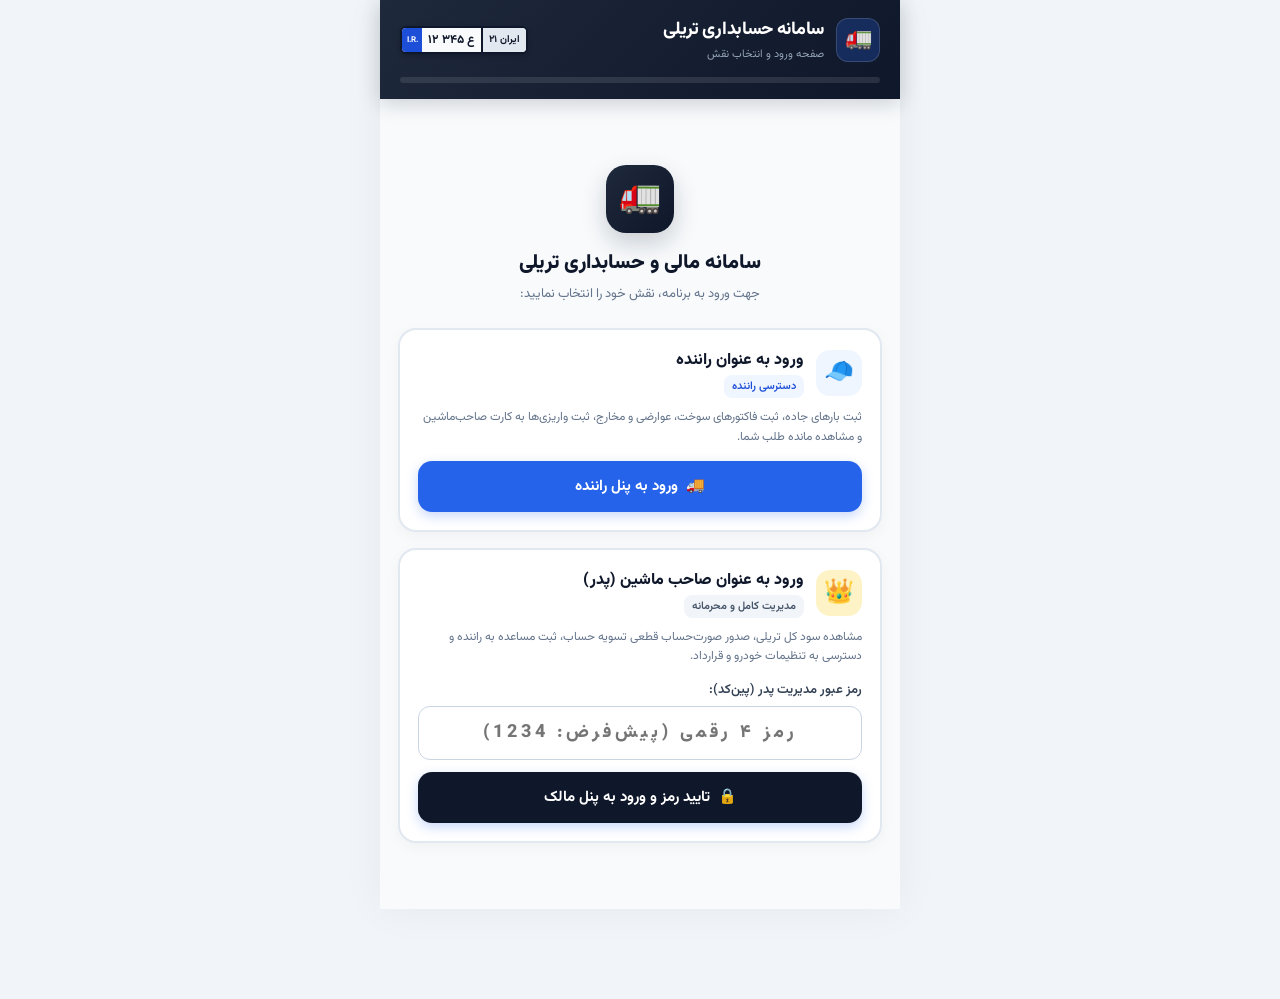
==== commit 3e5ac500: "feat: standard login page, driver deposits to owner, clean invoice generator and 1-click clipboard c" ====
--- a/static/index.html
+++ b/static/index.html
@@ -46,6 +46,61 @@
 
     <!-- MAIN VIEWS -->
     
+    <!-- 0. DEDICATED LOGIN VIEW -->
+    <main id="viewLogin" class="view-section login-screen" style="display:none;">
+      <div class="login-header">
+        <div class="login-logo">🚛</div>
+        <h1 class="login-title">سامانه مالی و حسابداری تریلی</h1>
+        <p class="login-subtitle">جهت ورود به برنامه، نقش خود را انتخاب نمایید:</p>
+      </div>
+
+      <div class="role-cards-container">
+        <!-- 1. Driver Card -->
+        <div class="role-select-card">
+          <div class="role-card-header">
+            <div class="role-icon-box icon-driver">🧢</div>
+            <div>
+              <div class="role-card-title">ورود به عنوان راننده</div>
+              <span class="badge-tag badge-driver">دسترسی راننده</span>
+            </div>
+          </div>
+          <p class="role-card-desc">
+            ثبت بارهای جاده، ثبت فاکتورهای سوخت، عوارضی و مخارج، ثبت واریزی‌ها به کارت صاحب‌ماشین و مشاهده مانده طلب شما.
+          </p>
+          <button type="button" class="btn-primary" onclick="loginAsDriver()">
+            <span>🚚</span>
+            <span>ورود به پنل راننده</span>
+          </button>
+        </div>
+
+        <!-- 2. Owner Card -->
+        <div class="role-select-card">
+          <div class="role-card-header">
+            <div class="role-icon-box icon-owner">👑</div>
+            <div>
+              <div class="role-card-title">ورود به عنوان صاحب ماشین (پدر)</div>
+              <span class="badge-tag badge-owner">مدیریت کامل و محرمانه</span>
+            </div>
+          </div>
+          <p class="role-card-desc">
+            مشاهده سود کل تریلی، صدور صورت‌حساب قطعی تسویه حساب، ثبت مساعده به راننده و دسترسی به تنظیمات خودرو و قرارداد.
+          </p>
+          
+          <form onsubmit="handleOwnerLoginDirect(event)">
+            <div class="form-group" style="margin-bottom: 12px;">
+              <label class="form-label">رمز عبور مدیریت پدر (پین‌کد):</label>
+              <input type="password" id="loginOwnerPin" class="form-input" placeholder="رمز ۴ رقمی (پیش‌فرض: 1234)" style="text-align: center; font-size: 18px; letter-spacing: 4px; font-weight: 800;" maxlength="10" required>
+              <div id="loginPinError" style="color: #ef4444; font-size: 12px; margin-top: 4px; display: none;">❌ رمز عبور نادرست است!</div>
+            </div>
+            <button type="submit" class="btn-primary" style="background: #0f172a;">
+              <span>🔒</span>
+              <span>تایید رمز و ورود به پنل مالک</span>
+            </button>
+          </form>
+        </div>
+      </div>
+    </main>
+
     <!-- 1. DASHBOARD VIEW -->
     <main id="viewDashboard" class="view-section">
       
@@ -389,11 +444,31 @@
     <div class="modal-overlay" id="modalPayment">
       <div class="modal-sheet">
         <div class="modal-header">
-          <div class="modal-title">💳 ثبت واریزی و مساعده به راننده</div>
+          <div class="modal-title" id="modalPaymentTitle">💳 ثبت واریزی و مساعده</div>
           <button class="modal-close-btn" onclick="closeModal('modalPayment')">✕</button>
         </div>
         
         <form id="formPayment" onsubmit="handlePaymentSubmit(event)">
+          <!-- Notice for Driver -->
+          <div id="driverPayNotice" style="background: #eff6ff; border: 1px solid #bfdbfe; border-radius: 12px; padding: 10px; font-size: 12px; color: #1e40af; margin-bottom: 12px; display: none;">
+            💡 هرگونه کرایه یا پیش‌کرایه‌ای که از جاده به حساب کارت پدر واریز کرده‌اید را اینجا ثبت کنید تا بلافاصله به طلب شما اضافه گردد.
+          </div>
+
+          <!-- Transaction Type for Owner -->
+          <div class="form-group" id="ownerPaySelector" style="display: none;">
+            <label class="form-label">نوع تراکنش واریزی *</label>
+            <div style="display: flex; gap: 10px;">
+              <label style="flex:1; border: 1px solid #cbd5e1; border-radius: 12px; padding: 10px; display: flex; align-items: center; gap: 6px; cursor: pointer;">
+                <input type="radio" name="payPayerRadio" id="radioPayerOwner" value="owner" checked>
+                <span style="font-size: 12px; font-weight: 700; color: #dc2626;">مساعده به راننده</span>
+              </label>
+              <label style="flex:1; border: 1px solid #cbd5e1; border-radius: 12px; padding: 10px; display: flex; align-items: center; gap: 6px; cursor: pointer;">
+                <input type="radio" name="payPayerRadio" id="radioPayerDriver" value="driver">
+                <span style="font-size: 12px; font-weight: 700; color: #16a34a;">واریز راننده به کارت من</span>
+              </label>
+            </div>
+          </div>
+
           <div class="form-group">
             <label class="form-label">مبلغ واریز شده (تومان) *</label>
             <input type="text" inputmode="numeric" id="payAmount" class="form-input currency-input" placeholder="مثلاً ۵,۰۰۰,۰۰۰" oninput="handleCurrencyInput(this)" required>
@@ -418,12 +493,17 @@
 
           <div class="form-group">
             <label class="form-label">شماره پیگیری / ارجاع واریز</label>
-            <input type="text" id="payTracking" class="form-input" placeholder="کد پیگیری تراکنش">
+            <input type="text" id="payTracking" class="form-input" placeholder="کد پیگیری یا شماره ارجاع فیش">
+          </div>
+
+          <div class="form-group">
+            <label class="form-label">عکس فیش واریز / رسید بانکی</label>
+            <input type="file" id="payReceiptFile" class="form-input" accept="image/*" capture="environment">
           </div>
 
           <div class="form-group">
             <label class="form-label">بابت / توضیحات</label>
-            <input type="text" id="payDesc" class="form-input" placeholder="مثلاً مساعده بین راهی یا علی‌الحساب">
+            <input type="text" id="payDesc" class="form-input" placeholder="مثلاً واریز پیش‌کرایه بار یا مساعده جاده">
           </div>
 
           <button type="submit" class="btn-primary">ثبت واریزی</button>
@@ -458,6 +538,10 @@
             <span>مجموع مخارج پرداخت شده از جیب راننده:</span>
             <strong id="invDriverExpenses">۰ تومان</strong>
           </div>
+          <div class="invoice-item-row">
+            <span>واریزی‌های راننده به کارت مالک:</span>
+            <strong id="invDriverTransfers">۰ تومان</strong>
+          </div>
           <div class="invoice-item-row" style="background:#f0fdf4; font-weight:700;">
             <span>جمع کل طلب راننده:</span>
             <strong id="invTotalCredit">۰ تومان</strong>
@@ -472,7 +556,7 @@
             <strong id="invCashCollected">۰ تومان</strong>
           </div>
           <div class="invoice-item-row">
-            <span>مجموع واریزی‌ها و مساعده‌های کارت‌به‌کارت پدر:</span>
+            <span>مجموع مساعده‌ها و واریزی‌های پدر:</span>
             <strong id="invAdvancesPaid">۰ تومان</strong>
           </div>
           <div class="invoice-item-row" style="background:#fef2f2; font-weight:700;">
@@ -490,12 +574,17 @@
           </div>
         </div>
 
+        <button id="btnCopyInvoice" class="copy-invoice-btn" onclick="copyInvoiceText()">
+          <span id="copyBtnIcon">📋</span>
+          <span id="copyBtnText">کپی متن صورت‌حساب (جهت ارسال در ایتا، روبیکا، پیامک و...)</span>
+        </button>
+
         <button class="whatsapp-share-btn" onclick="shareInvoiceWhatsApp()">
           <span>📲</span>
-          <span>ارسال متن صورت‌حساب در واتساپ / ایتا</span>
+          <span>ارسال مستقیم در واتساپ</span>
         </button>
 
-        <button class="btn-primary" style="margin-top: 10px; background: #0f172a;" onclick="confirmAndExecuteSettlement()">
+        <button id="btnConfirmSettlement" class="btn-primary" style="margin-top: 10px; background: #0f172a;" onclick="confirmAndExecuteSettlement()">
           <span>✓</span>
           <span>ثبت قطعی تسویه و صفر کردن دوره</span>
         </button>
@@ -604,6 +693,9 @@
       </div>
     </div>
 
+    <!-- App Toast Notification -->
+    <div id="appToast" class="toast-notification"></div>
+
   </div>
 
   <!-- JavaScript -->
--- a/css/style.css
+++ b/css/style.css
@@ -780,3 +780,156 @@
   font-size: 11px;
   margin-bottom: 4px;
 }
+
+/* Dedicated Login View Styles */
+.login-screen {
+  padding: 30px 18px;
+  min-height: 90vh;
+  display: flex;
+  flex-direction: column;
+  justify-content: center;
+  align-items: center;
+}
+
+.login-header {
+  text-align: center;
+  margin-bottom: 24px;
+}
+
+.login-logo {
+  width: 68px;
+  height: 68px;
+  background: linear-gradient(135deg, #1e293b, #0f172a);
+  color: white;
+  border-radius: 20px;
+  display: flex;
+  align-items: center;
+  justify-content: center;
+  font-size: 34px;
+  margin: 0 auto 14px auto;
+  box-shadow: 0 10px 25px rgba(15, 23, 42, 0.2);
+}
+
+.login-title {
+  font-size: 20px;
+  font-weight: 900;
+  color: #0f172a;
+}
+
+.login-subtitle {
+  font-size: 13px;
+  color: #64748b;
+  margin-top: 6px;
+  line-height: 1.5;
+}
+
+.role-cards-container {
+  display: flex;
+  flex-direction: column;
+  gap: 16px;
+  width: 100%;
+}
+
+.role-select-card {
+  background: white;
+  border: 2px solid #e2e8f0;
+  border-radius: 18px;
+  padding: 18px;
+  transition: all 0.25s ease;
+  box-shadow: 0 4px 15px rgba(0,0,0,0.04);
+}
+
+.role-select-card:hover {
+  border-color: #2563eb;
+  box-shadow: 0 8px 24px rgba(37, 99, 235, 0.12);
+}
+
+.role-card-header {
+  display: flex;
+  align-items: center;
+  gap: 12px;
+  margin-bottom: 10px;
+}
+
+.role-icon-box {
+  width: 46px;
+  height: 46px;
+  border-radius: 14px;
+  display: flex;
+  align-items: center;
+  justify-content: center;
+  font-size: 24px;
+}
+
+.icon-driver { background: #eff6ff; color: #2563eb; }
+.icon-owner { background: #fef3c7; color: #d97706; }
+
+.role-card-title {
+  font-size: 16px;
+  font-weight: 800;
+  color: #0f172a;
+}
+
+.role-card-desc {
+  font-size: 12px;
+  color: #64748b;
+  line-height: 1.6;
+  margin-bottom: 14px;
+}
+
+/* Toast Notification */
+.toast-notification {
+  position: fixed;
+  bottom: 85px;
+  left: 50%;
+  transform: translateX(-50%) translateY(100px);
+  background: #0f172a;
+  color: white;
+  padding: 12px 24px;
+  border-radius: 50px;
+  font-size: 13px;
+  font-weight: 700;
+  box-shadow: 0 8px 30px rgba(0,0,0,0.3);
+  z-index: 9999;
+  opacity: 0;
+  transition: all 0.3s cubic-bezier(0.16, 1, 0.3, 1);
+  display: flex;
+  align-items: center;
+  gap: 8px;
+  pointer-events: none;
+}
+
+.toast-notification.show {
+  transform: translateX(-50%) translateY(0);
+  opacity: 1;
+}
+
+/* Copy Button */
+.copy-invoice-btn {
+  background: #0f172a;
+  color: white;
+  border: none;
+  border-radius: 12px;
+  padding: 14px;
+  width: 100%;
+  font-size: 14px;
+  font-weight: 700;
+  display: flex;
+  align-items: center;
+  justify-content: center;
+  gap: 8px;
+  cursor: pointer;
+  margin-top: 10px;
+  min-height: 48px;
+  transition: all 0.2s ease;
+}
+
+.copy-invoice-btn:active {
+  background: #1e293b;
+  transform: scale(0.98);
+}
+
+.copy-invoice-btn.copied {
+  background: #10b981 !important;
+  color: white !important;
+}
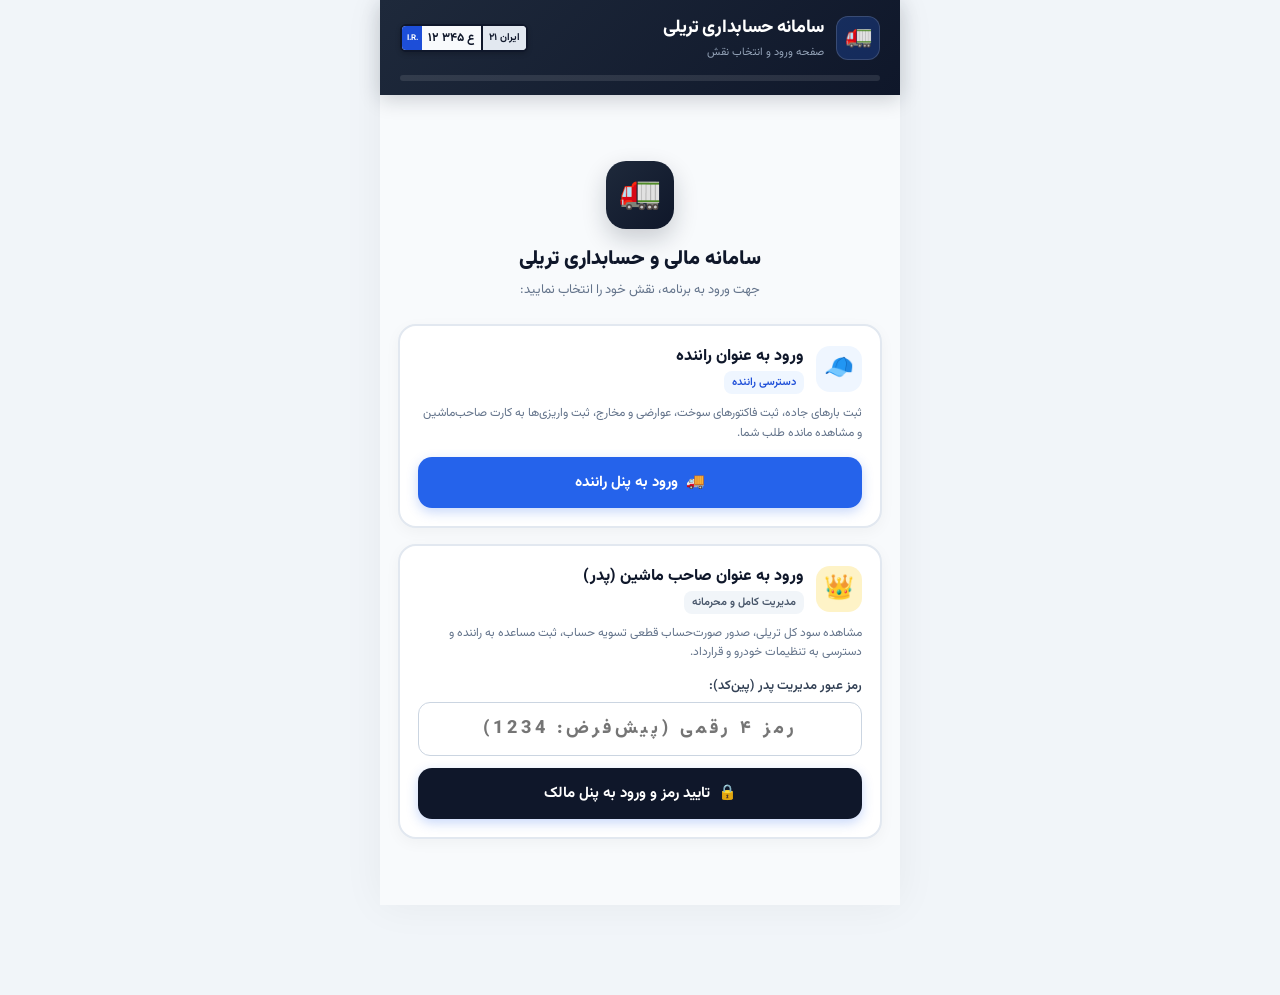
==== commit f0367b8c: "feat: complete iOS Safari PWA optimization, dynamic island safe-insets, anti-zoom inputs, database b" ====
--- a/static/index.html
+++ b/static/index.html
@@ -2,15 +2,23 @@
 <html lang="fa" dir="rtl">
 <head>
   <meta charset="UTF-8">
-  <meta name="viewport" content="width=device-width, initial-scale=1.0, maximum-scale=1.0, user-scalable=no">
+  <meta name="viewport" content="width=device-width, initial-scale=1.0, maximum-scale=1.0, user-scalable=no, viewport-fit=cover">
   <title>حسابدار تریلی و راننده</title>
   
-  <!-- PWA Meta Tags -->
+  <!-- PWA & Apple iOS Native Meta Tags -->
   <link rel="manifest" href="/manifest.json">
   <meta name="theme-color" content="#0f172a">
   <meta name="mobile-web-app-capable" content="yes">
+  <meta name="apple-mobile-web-app-capable" content="yes">
   <meta name="apple-mobile-web-app-status-bar-style" content="black-translucent">
+  <meta name="apple-mobile-web-app-title" content="حسابدار تریلی">
+  
+  <!-- Apple Touch Icons for iPhone Home Screen -->
   <link rel="icon" type="image/png" href="/icons/icon-192.png">
+  <link rel="apple-touch-icon" href="/icons/icon-192.png">
+  <link rel="apple-touch-icon" sizes="152x152" href="/icons/icon-192.png">
+  <link rel="apple-touch-icon" sizes="180x180" href="/icons/icon-192.png">
+  <link rel="apple-touch-icon" sizes="167x167" href="/icons/icon-192.png">
 
   <!-- CSS -->
   <link rel="stylesheet" href="/css/style.css">
@@ -104,6 +112,17 @@
     <!-- 1. DASHBOARD VIEW -->
     <main id="viewDashboard" class="view-section">
       
+      <!-- Pending Verification Notification Banner for Owner -->
+      <div id="dashPendingAlert" style="display:none; margin: 10px 16px 14px 16px; background: #fffbeb; border: 1.5px solid #f59e0b; border-radius: 14px; padding: 12px 14px; font-size: 13px; color: #92400e; cursor: pointer; box-shadow: 0 4px 12px rgba(245, 158, 11, 0.15);" onclick="switchNav('payments')">
+        <div style="display:flex; justify-content:space-between; align-items:center;">
+          <div style="display:flex; align-items:center; gap:8px;">
+            <span style="font-size:18px;">🔔</span>
+            <span style="font-weight:800;" id="dashPendingAlertText">۱ واریزی توسط راننده ثبت شده و منتظر تایید شماست</span>
+          </div>
+          <span style="font-size:12px; font-weight:800; background:#f59e0b; color:white; padding:4px 10px; border-radius:8px;">بررسی و تایید ←</span>
+        </div>
+      </div>
+
       <!-- Balance Hero Card -->
       <div class="balance-hero-card">
         <div id="heroTag" class="hero-status-tag status-zero">
@@ -232,11 +251,31 @@
     <!-- 4. ADVANCES (PAYMENTS) VIEW -->
     <main id="viewPayments" class="view-section" style="display:none; padding-top: 16px;">
       <div class="section-header">
-        <div class="section-title">واریزی‌ها و مساعده‌های راننده</div>
+        <div class="section-title">واریزی‌ها و مساعده‌ها</div>
         <button id="btnNewPayment" class="btn-primary" style="width: auto; padding: 6px 14px; font-size: 13px;" onclick="openPaymentModal()">
           + ثبت واریزی
         </button>
       </div>
+
+      <!-- Pending Approval Alert Banner for Owner -->
+      <div id="pendingTransfersAlert" style="display:none; margin: 0 16px 14px 16px; background: #fffbeb; border: 1.5px solid #f59e0b; border-radius: 14px; padding: 12px 14px; font-size: 12px; color: #92400e;">
+        <div style="font-weight:800; display:flex; align-items:center; gap:6px; margin-bottom:4px;">
+          <span>🔔</span>
+          <span id="pendingAlertCountText">واریزی جدید در انتظار تایید شما</span>
+        </div>
+        <div>
+          جهت جلوگیری از ثبت دوبار و محاسبه در مانده حساب نهایی، لطفا فیش واریزی راننده را بررسی و تایید نمایید.
+        </div>
+      </div>
+
+      <!-- Filter tabs -->
+      <div style="display: flex; gap: 8px; padding: 0 16px 14px 16px; overflow-x: auto;">
+        <button class="badge-tag badge-unsettled" style="border:none; cursor:pointer;" onclick="filterPayments('all')">همه واریزی‌ها</button>
+        <button id="tabPendingPayments" class="badge-tag badge-owner" style="border:none; cursor:pointer; background:#fef3c7; color:#b45309;" onclick="filterPayments('pending')">⏳ در انتظار تایید</button>
+        <button class="badge-tag badge-driver" style="border:none; cursor:pointer;" onclick="filterPayments('driver')">واریز راننده به مالک</button>
+        <button class="badge-tag badge-owner" style="border:none; cursor:pointer;" onclick="filterPayments('owner')">مساعده مالک به راننده</button>
+      </div>
+
       <div class="card-list" id="allPaymentsList"></div>
     </main>
 
@@ -459,13 +498,16 @@
             <label class="form-label">نوع تراکنش واریزی *</label>
             <div style="display: flex; gap: 10px;">
               <label style="flex:1; border: 1px solid #cbd5e1; border-radius: 12px; padding: 10px; display: flex; align-items: center; gap: 6px; cursor: pointer;">
-                <input type="radio" name="payPayerRadio" id="radioPayerOwner" value="owner" checked>
+                <input type="radio" name="payPayerRadio" id="radioPayerOwner" value="owner" checked onchange="handlePayerRadioChange()">
                 <span style="font-size: 12px; font-weight: 700; color: #dc2626;">مساعده به راننده</span>
               </label>
               <label style="flex:1; border: 1px solid #cbd5e1; border-radius: 12px; padding: 10px; display: flex; align-items: center; gap: 6px; cursor: pointer;">
-                <input type="radio" name="payPayerRadio" id="radioPayerDriver" value="driver">
+                <input type="radio" name="payPayerRadio" id="radioPayerDriver" value="driver" onchange="handlePayerRadioChange()">
                 <span style="font-size: 12px; font-weight: 700; color: #16a34a;">واریز راننده به کارت من</span>
               </label>
+            </div>
+            <div id="ownerDuplicateNotice" style="display:none; background:#fef3c7; border:1px solid #fde68a; border-radius:10px; padding:10px; font-size:12px; color:#92400e; margin-top:8px; line-height:1.5;">
+              ⚠️ <strong>نکته مهم جهت جلوگیری از حساب شدن ۲ باره:</strong> اگر راننده قبلاً این پول را در برنامه‌اش ثبت کرده است، نیازی به ثبت دوباره ندارید! کافیست در لیست واریزی‌ها دکمه «تایید» را بزنید. فقط اگر راننده ثبت نکرده بود، اینجا وارد کنید.
             </div>
           </div>
 
@@ -635,13 +677,61 @@
           </div>
           <button type="submit" class="btn-primary">ذخیره تنظیمات</button>
           
-          <div style="margin-top: 16px; border-top: 1px solid #f1f5f9; padding-top: 14px; text-align: center;">
-            <button type="button" class="btn-sm-action" style="margin: 0 auto; color: #2563eb;" onclick="openAuditModal()">
+          <div style="margin-top: 16px; border-top: 1px solid #f1f5f9; padding-top: 14px; display: flex; flex-direction: column; gap: 8px;">
+            <button type="button" class="btn-sm-action" style="color: #0f172a; border-color: #cbd5e1; width: 100%; justify-content: center;" onclick="openModal('modalIosGuide')">
+              <span>🍏</span>
+              <span>راهنمای نصب روی صفحه اصلی آیفون (iOS)</span>
+            </button>
+            <button type="button" class="btn-sm-action" style="color: #059669; border-color: #a7f3d0; width: 100%; justify-content: center;" onclick="downloadDatabaseBackup()">
+              <span>💾</span>
+              <span>دانلود و پشتیبان‌گیری از دیتابیس حساب‌ها</span>
+            </button>
+            <button type="button" class="btn-sm-action" style="color: #2563eb; border-color: #bfdbfe; width: 100%; justify-content: center;" onclick="openAuditModal()">
               <span>📜</span>
               <span>مشاهده تاریخچه و لاگ تغییرات سیستم (Audit Trail)</span>
             </button>
           </div>
         </form>
+      </div>
+    </div>
+
+    <!-- MODAL: IOS INSTALLATION GUIDE -->
+    <div class="modal-overlay" id="modalIosGuide">
+      <div class="modal-sheet">
+        <div class="modal-header">
+          <div class="modal-title">🍏 راهنمای نصب روی صفحه اصلی آیفون</div>
+          <button class="modal-close-btn" onclick="closeModal('modalIosGuide')">✕</button>
+        </div>
+        <div style="padding: 10px 0; text-align: center;">
+          <div style="font-size: 38px; margin-bottom: 6px;">📲</div>
+          <h4 style="font-size: 15px; font-weight: 800; color: #0f172a; margin-bottom: 12px;">نصب به صورت اپلیکیشن مستقل (بدون نوار مرورگر)</h4>
+          
+          <div class="ios-step-box">
+            <div class="ios-step-number">۱</div>
+            <div class="ios-step-text">
+              در مرورگر <strong>Safari آیفون</strong> در پایین صفحه روی دکمه اشتراک‌گذاری 
+              <span style="font-size: 17px; color: #2563eb;">⎋</span> (Share) بزنید.
+            </div>
+          </div>
+
+          <div class="ios-step-box">
+            <div class="ios-step-number">۲</div>
+            <div class="ios-step-text">
+              در منوی باز شده به پایین اسکرول کرده و گزینه <strong>Add to Home Screen ⊞ (افزودن به صفحه اصلی)</strong> را انتخاب کنید.
+            </div>
+          </div>
+
+          <div class="ios-step-box">
+            <div class="ios-step-number">۳</div>
+            <div class="ios-step-text">
+              در گوشه بالای صفحه روی دکمه <strong>Add</strong> بزنید. آیکون برنامه مستقیماً روی صفحه آیفون قرار گرفته و مثل یک اپلیکیشن بومی اجرا خواهد شد!
+            </div>
+          </div>
+
+          <button type="button" class="btn-primary" style="margin-top: 14px;" onclick="closeModal('modalIosGuide')">
+            متوجه شدم 👍
+          </button>
+        </div>
       </div>
     </div>
 
--- a/css/style.css
+++ b/css/style.css
@@ -39,7 +39,8 @@
   direction: rtl;
   text-align: right;
   min-height: 100vh;
-  padding-bottom: 90px;
+  padding-bottom: calc(90px + env(safe-area-inset-bottom, 0px));
+  -webkit-font-smoothing: antialiased;
 }
 
 /* Mobile Wrapper Container */
@@ -52,11 +53,11 @@
   box-shadow: 0 0 40px rgba(0,0,0,0.05);
 }
 
-/* Top App Bar */
+/* Top App Bar with iOS Dynamic Island & Notch support */
 .top-header {
   background: linear-gradient(135deg, #1e293b, #0f172a);
   color: white;
-  padding: 16px 20px;
+  padding: calc(14px + env(safe-area-inset-top, 0px)) 20px 14px 20px;
   position: sticky;
   top: 0;
   z-index: 40;
@@ -484,7 +485,7 @@
   font-weight: 500;
 }
 
-/* Bottom App Navigation Bar */
+/* Bottom App Navigation Bar with iOS Home Indicator Bar support */
 .bottom-nav {
   position: fixed;
   bottom: 0;
@@ -496,7 +497,7 @@
   border-top: 1px solid #e2e8f0;
   display: flex;
   justify-content: space-around;
-  padding: 8px 6px 14px 6px;
+  padding: 8px 6px calc(10px + env(safe-area-inset-bottom, 0px)) 6px;
   z-index: 50;
   box-shadow: 0 -4px 16px rgba(0,0,0,0.06);
 }
@@ -552,8 +553,9 @@
   max-height: 90vh;
   border-top-left-radius: 24px;
   border-top-right-radius: 24px;
-  padding: 24px 20px 32px 20px;
+  padding: 24px 20px calc(28px + env(safe-area-inset-bottom, 0px)) 20px;
   overflow-y: auto;
+  -webkit-overflow-scrolling: touch;
   box-shadow: 0 -10px 40px rgba(0,0,0,0.2);
   animation: slideUp 0.25s ease-out;
 }
@@ -610,7 +612,7 @@
   padding: 12px 14px;
   border: 1px solid #cbd5e1;
   border-radius: 12px;
-  font-size: 14px;
+  font-size: 16px; /* 16px prevents iOS Safari from automatically zooming into inputs */
   color: #0f172a;
   outline: none;
   transition: border-color 0.2s;
@@ -933,3 +935,36 @@
   background: #10b981 !important;
   color: white !important;
 }
+
+/* iOS PWA Step Guide */
+.ios-step-box {
+  display: flex;
+  align-items: center;
+  gap: 12px;
+  background: #f8fafc;
+  border: 1px solid #e2e8f0;
+  border-radius: 14px;
+  padding: 12px 14px;
+  margin-bottom: 10px;
+  text-align: right;
+}
+
+.ios-step-number {
+  width: 32px;
+  height: 32px;
+  border-radius: 50%;
+  background: #2563eb;
+  color: white;
+  display: flex;
+  align-items: center;
+  justify-content: center;
+  font-weight: 800;
+  font-size: 14px;
+  flex-shrink: 0;
+}
+
+.ios-step-text {
+  font-size: 13px;
+  color: #334155;
+  line-height: 1.5;
+}
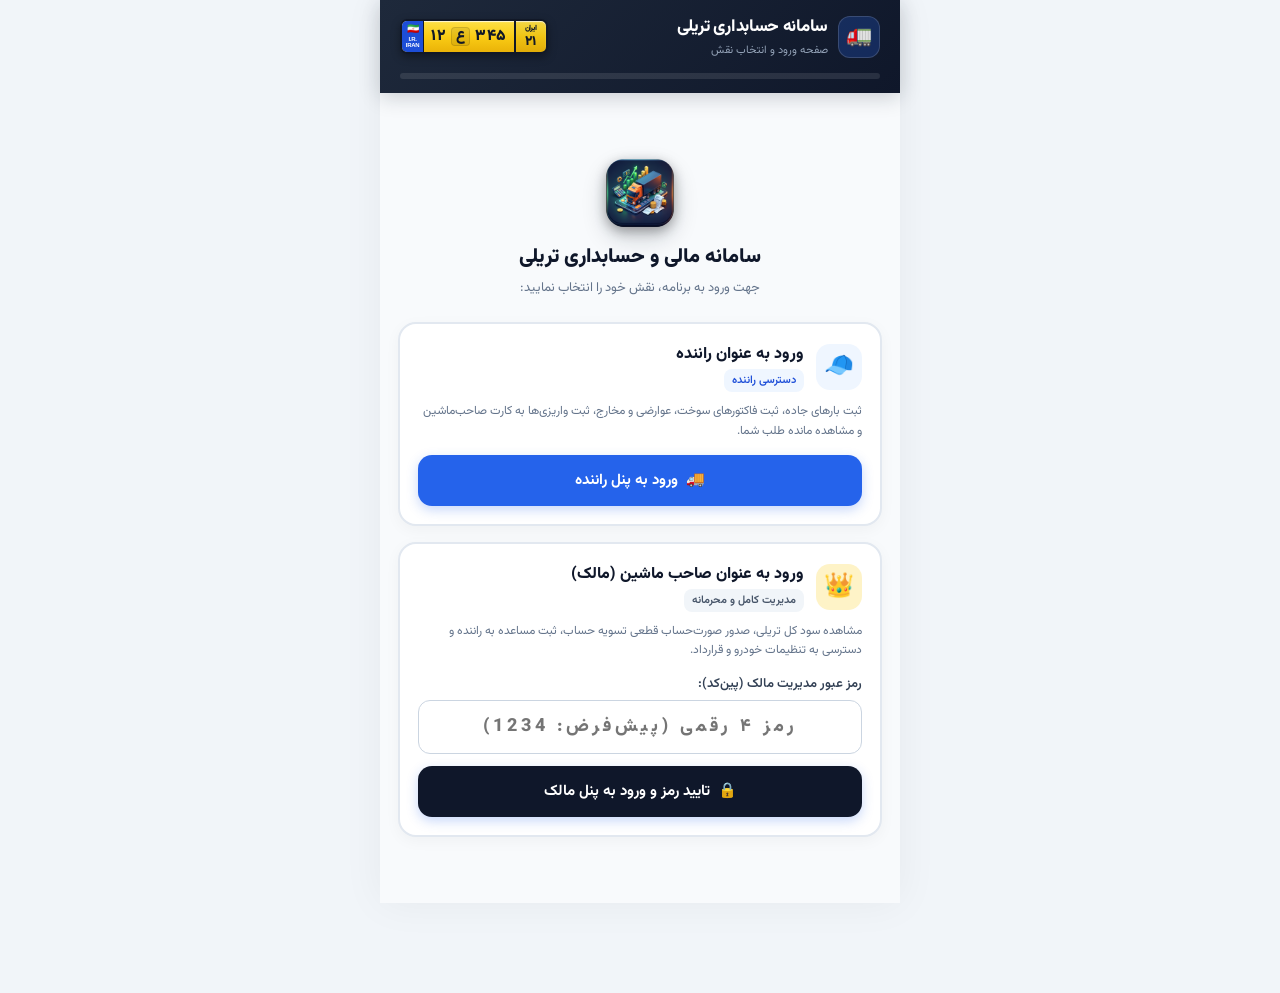
==== commit fef7a54d: "feat: offline PWA support, settlement history, custom icon and portable paths" ====
--- a/static/index.html
+++ b/static/index.html
@@ -6,7 +6,7 @@
   <title>حسابدار تریلی و راننده</title>
   
   <!-- PWA & Apple iOS Native Meta Tags -->
-  <link rel="manifest" href="/manifest.json">
+  <link rel="manifest" href="manifest.json">
   <meta name="theme-color" content="#0f172a">
   <meta name="mobile-web-app-capable" content="yes">
   <meta name="apple-mobile-web-app-capable" content="yes">
@@ -14,14 +14,15 @@
   <meta name="apple-mobile-web-app-title" content="حسابدار تریلی">
   
   <!-- Apple Touch Icons for iPhone Home Screen -->
-  <link rel="icon" type="image/png" href="/icons/icon-192.png">
-  <link rel="apple-touch-icon" href="/icons/icon-192.png">
-  <link rel="apple-touch-icon" sizes="152x152" href="/icons/icon-192.png">
-  <link rel="apple-touch-icon" sizes="180x180" href="/icons/icon-192.png">
-  <link rel="apple-touch-icon" sizes="167x167" href="/icons/icon-192.png">
+  <link rel="icon" type="image/png" href="icons/icon-192.png">
+  <link rel="shortcut icon" href="favicon.ico">
+  <link rel="apple-touch-icon" href="icons/icon-180.png">
+  <link rel="apple-touch-icon" sizes="152x152" href="icons/icon-192.png">
+  <link rel="apple-touch-icon" sizes="180x180" href="icons/icon-192.png">
+  <link rel="apple-touch-icon" sizes="167x167" href="icons/icon-192.png">
 
   <!-- CSS -->
-  <link rel="stylesheet" href="/css/style.css">
+  <link rel="stylesheet" href="css/style.css">
 </head>
 <body>
 
@@ -32,23 +33,39 @@
       <div class="header-row">
         <div class="app-title-box">
           <div class="app-logo-badge" id="appLogoBadge">🚛</div>
-          <div>
-            <div class="app-title" id="appMainTitle">حسابدار تریلی</div>
-            <div class="app-subtitle" id="headerSubtitle">نسخه راننده</div>
+          <div class="app-title-content">
+            <div class="app-title-line">
+              <span class="app-title" id="appMainTitle">حسابدار تریلی</span>
+            </div>
+            <div class="app-meta-line">
+              <span class="app-subtitle" id="headerSubtitle">نسخه راننده</span>
+            </div>
           </div>
         </div>
         
-        <!-- Iranian License Plate View -->
-        <div class="iran-plate" id="headerPlate" onclick="handlePlateClick()" title="مشاهده پلاک">
-          <div class="plate-blue-flag">I.R.</div>
-          <div class="plate-middle" id="plateDisplay">۱۲ ع ۳۴۵</div>
-          <div class="plate-iran" id="plateCityDisplay">ایران ۲۱</div>
+        <!-- Iranian License Plate View (Authentic Commercial Truck Yellow Plate) -->
+        <div class="iran-plate" id="headerPlate" onclick="handlePlateClick()" title="مشاهده و ویرایش مشخصات تریلی">
+          <div class="plate-blue-flag">
+            <span class="flag-mini-ir">🇮🇷</span>
+            <span class="flag-ir-text">I.R.<br>IRAN</span>
+          </div>
+          <div class="plate-middle">
+            <span class="plate-num-item" id="plateHeaderP1">۱۲</span>
+            <span class="plate-letter-item" id="plateHeaderLetter">ع</span>
+            <span class="plate-num-item" id="plateHeaderP2">۳۴۵</span>
+            <span id="plateDisplay" style="display:none;">۱۲ ع ۳۴۵</span>
+          </div>
+          <div class="plate-iran">
+            <span class="plate-iran-label">ایران</span>
+            <span class="plate-city-item" id="plateHeaderCity">۲۱</span>
+            <span id="plateCityDisplay" style="display:none;">ایران ۲۱</span>
+          </div>
         </div>
       </div>
 
       <!-- Role Access Bar -->
       <div class="role-toggle-bar" id="roleStatusBanner">
-        <!-- Will be dynamically populated: either 'ورود به پنل پدر' button or 'پنل مالک + خروج' -->
+        <!-- Will be dynamically populated: either 'ورود به پنل مالک' button or 'پنل مالک + خروج' -->
       </div>
     </header>
 
@@ -57,7 +74,7 @@
     <!-- 0. DEDICATED LOGIN VIEW -->
     <main id="viewLogin" class="view-section login-screen" style="display:none;">
       <div class="login-header">
-        <div class="login-logo">🚛</div>
+        <div class="login-logo"><img src="/icons/icon-192.png" alt="لوگو تریلی" style="width:100%; height:100%; border-radius:18px; object-fit:cover; box-shadow:0 4px 12px rgba(0,0,0,0.3);"></div>
         <h1 class="login-title">سامانه مالی و حسابداری تریلی</h1>
         <p class="login-subtitle">جهت ورود به برنامه، نقش خود را انتخاب نمایید:</p>
       </div>
@@ -86,7 +103,7 @@
           <div class="role-card-header">
             <div class="role-icon-box icon-owner">👑</div>
             <div>
-              <div class="role-card-title">ورود به عنوان صاحب ماشین (پدر)</div>
+              <div class="role-card-title">ورود به عنوان صاحب ماشین (مالک)</div>
               <span class="badge-tag badge-owner">مدیریت کامل و محرمانه</span>
             </div>
           </div>
@@ -96,7 +113,7 @@
           
           <form onsubmit="handleOwnerLoginDirect(event)">
             <div class="form-group" style="margin-bottom: 12px;">
-              <label class="form-label">رمز عبور مدیریت پدر (پین‌کد):</label>
+              <label class="form-label">رمز عبور مدیریت مالک (پین‌کد):</label>
               <input type="password" id="loginOwnerPin" class="form-input" placeholder="رمز ۴ رقمی (پیش‌فرض: 1234)" style="text-align: center; font-size: 18px; letter-spacing: 4px; font-weight: 800;" maxlength="10" required>
               <div id="loginPinError" style="color: #ef4444; font-size: 12px; margin-top: 4px; display: none;">❌ رمز عبور نادرست است!</div>
             </div>
@@ -163,10 +180,63 @@
 
           <div class="metric-item">
             <div class="metric-label">
-              <span>💳 مساعده واریزی پدر</span>
+              <span>💳 مساعده دریافتی از مالک</span>
             </div>
             <div class="metric-val color-red" id="dashAdvancesPaid">- ۰ ت</div>
           </div>
+        </div>
+      </div>
+
+      <!-- Truck Maintenance & Oil Service Widget -->
+      <div class="oil-widget-card" id="dashOilCard">
+        <div class="oil-widget-header">
+          <div class="oil-widget-title">
+            <span>🛢️</span>
+            <span>دفترچه و موعد تعویض روغن تریلی</span>
+          </div>
+          <span class="oil-status-badge oil-status-good" id="dashOilStatusBadge">🟢 وضعیت عادی</span>
+        </div>
+
+        <div class="oil-km-highlight">
+          <div>
+            <span class="oil-km-val" id="dashOilRemainingKm">--</span>
+            <span style="font-size: 13px; color: #94a3b8; margin-right: 4px;">کیلومتر مانده</span>
+          </div>
+          <span style="font-size: 11px; color: #cbd5e1;" id="dashOilLifeText">تا تعویض بعدی</span>
+        </div>
+
+        <div class="oil-progress-track">
+          <div class="oil-progress-bar" id="dashOilProgressBar" style="width: 100%;"></div>
+        </div>
+
+        <div class="oil-details-grid">
+          <div class="oil-detail-row">
+            <span class="oil-detail-label">کیلومتر آخرین تعویض:</span>
+            <span class="oil-detail-value" id="dashOilCurrentKm">--</span>
+          </div>
+          <div class="oil-detail-row">
+            <span class="oil-detail-label">کیلومتر تعویض بعدی:</span>
+            <span class="oil-detail-value" id="dashOilNextKm">--</span>
+          </div>
+          <div class="oil-detail-row">
+            <span class="oil-detail-label">برند و نوع روغن:</span>
+            <span class="oil-detail-value" id="dashOilBrand">--</span>
+          </div>
+          <div class="oil-detail-row">
+            <span class="oil-detail-label">تاریخ آخرین سرویس:</span>
+            <span class="oil-detail-value" id="dashOilDate">--</span>
+          </div>
+        </div>
+
+        <div style="display: flex; justify-content: space-between; align-items: center; margin-top: 4px;">
+          <button type="button" class="btn-sm-action" style="color: #38bdf8; padding: 4px 0;" onclick="switchNav('services')">
+            <span>📋</span>
+            <span>مشاهده دفترچه و سوابق ←</span>
+          </button>
+          <button type="button" class="btn-primary" style="width: auto; padding: 6px 14px; font-size: 12px; background: #0284c7;" onclick="openServiceModal()">
+            <span>+</span>
+            <span>ثبت سرویس / تعویض روغن</span>
+          </button>
         </div>
       </div>
 
@@ -174,15 +244,23 @@
       <div class="quick-actions-bar">
         <div class="quick-btn" onclick="openTripModal()">
           <div class="quick-btn-icon btn-icon-blue">📦</div>
-          <span>ثبت بار جدید</span>
+          <span>ثبت بار</span>
         </div>
         <div class="quick-btn" onclick="openExpenseModal()">
           <div class="quick-btn-icon btn-icon-amber">⛽</div>
-          <span>ثبت خرجی راه</span>
+          <span>خرجی راه</span>
+        </div>
+        <div class="quick-btn" onclick="openServiceModal('service')">
+          <div class="quick-btn-icon btn-icon-blue" style="background:#e0f2fe; color:#0284c7;">🛢️</div>
+          <span>تعویض روغن</span>
+        </div>
+        <div class="quick-btn" onclick="openServiceModal('repair')">
+          <div class="quick-btn-icon" style="background:#ffedd5; color:#ea580c;">🔧</div>
+          <span>تعمیرگاه</span>
         </div>
         <div class="quick-btn" id="quickBtnPayment" onclick="openPaymentModal()">
           <div class="quick-btn-icon btn-icon-green">💳</div>
-          <span>ثبت مساعده</span>
+          <span>واریزی</span>
         </div>
       </div>
 
@@ -200,11 +278,22 @@
       </div>
       <div class="card-list" id="dashExpensesList"></div>
 
-      <!-- Settlement CTA Banner (Owner only) -->
-      <div id="dashSettlementContainer" style="padding: 20px 16px;">
-        <button class="btn-primary btn-success" onclick="openSettlementPreviewModal()">
+      <!-- Settlement CTA Banner & History Link (Owner & Driver) -->
+      <div id="dashSettlementContainer" style="padding: 16px 16px 20px 16px;">
+        <button type="button" class="btn-primary btn-success" onclick="openSettlementPreviewModal()" style="box-shadow: 0 4px 14px rgba(22, 163, 74, 0.3);">
           <span>📑</span>
           <span>محاسبه و صدور صورت‌حساب تسویه</span>
+        </button>
+        <button type="button" class="btn-secondary" style="margin-top: 10px; display: flex; align-items: center; justify-content: center; gap: 8px; width: 100%; border: 1.5px solid #cbd5e1; background: #ffffff; color: #1e293b; font-weight: 700; font-size: 13px; padding: 11px; border-radius: 12px; cursor: pointer; box-shadow: 0 2px 6px rgba(0,0,0,0.04);" onclick="switchNav('settlements')">
+          <span>📜</span>
+          <span>مشاهده تاریخچه تسویه‌های گذشته (<span id="dashSettlementCountBadge">۰ دوره</span>)</span>
+        </button>
+      </div>
+
+      <div id="driverSettlementContainer" style="padding: 10px 16px 20px 16px; display: none;">
+        <button type="button" class="btn-secondary" style="display: flex; align-items: center; justify-content: center; gap: 8px; width: 100%; border: 1.5px solid #cbd5e1; background: #ffffff; color: #1e293b; font-weight: 700; font-size: 13px; padding: 11px; border-radius: 12px; cursor: pointer; box-shadow: 0 2px 6px rgba(0,0,0,0.04);" onclick="switchNav('settlements')">
+          <span>📑</span>
+          <span>مشاهده تاریخچه صورت‌حساب‌های تسویه‌شده (<span id="driverDashSettlementCountBadge">۰ دوره</span>)</span>
         </button>
       </div>
 
@@ -214,16 +303,16 @@
     <main id="viewTrips" class="view-section" style="display:none; padding-top: 16px;">
       <div class="section-header">
         <div class="section-title">لیست بارها و بارنامه‌ها</div>
-        <button class="btn-primary" style="width: auto; padding: 6px 14px; font-size: 13px;" onclick="openTripModal()">
+        <button type="button" class="btn-primary" style="width: auto; padding: 6px 14px; font-size: 13px;" onclick="openTripModal()">
           + بار جدید
         </button>
       </div>
 
       <!-- Filter tabs -->
       <div style="display: flex; gap: 8px; padding: 0 16px 14px 16px; overflow-x: auto;">
-        <button class="badge-tag badge-unsettled" style="border:none; cursor:pointer;" onclick="filterTrips('unsettled')">تسویه نشده‌ها</button>
-        <button class="badge-tag badge-owner" style="border:none; cursor:pointer;" onclick="filterTrips('settled')">تسویه شده‌ها</button>
-        <button class="badge-tag badge-owner" style="border:none; cursor:pointer;" onclick="filterTrips('all')">همه بارها</button>
+        <button type="button" class="badge-tag badge-unsettled" style="border:none; cursor:pointer;" onclick="filterTrips('unsettled')">تسویه نشده‌ها</button>
+        <button type="button" class="badge-tag badge-owner" style="border:none; cursor:pointer;" onclick="filterTrips('settled')">تسویه شده‌ها</button>
+        <button type="button" class="badge-tag badge-owner" style="border:none; cursor:pointer;" onclick="filterTrips('all')">همه بارها</button>
       </div>
 
       <div class="card-list" id="allTripsList"></div>
@@ -233,16 +322,16 @@
     <main id="viewExpenses" class="view-section" style="display:none; padding-top: 16px;">
       <div class="section-header">
         <div class="section-title">مخارج، سوخت و تعمیرات</div>
-        <button class="btn-primary" style="width: auto; padding: 6px 14px; font-size: 13px;" onclick="openExpenseModal()">
+        <button type="button" class="btn-primary" style="width: auto; padding: 6px 14px; font-size: 13px;" onclick="openExpenseModal()">
           + ثبت هزینه
         </button>
       </div>
 
       <!-- Filter tabs -->
       <div style="display: flex; gap: 8px; padding: 0 16px 14px 16px; overflow-x: auto;">
-        <button class="badge-tag badge-driver" style="border:none; cursor:pointer;" onclick="filterExpenses('driver')">پرداخت راننده (طلب)</button>
-        <button class="badge-tag badge-owner" style="border:none; cursor:pointer;" onclick="filterExpenses('owner')">پرداخت پدر (ماشین)</button>
-        <button class="badge-tag badge-unsettled" style="border:none; cursor:pointer;" onclick="filterExpenses('all')">همه خرج‌ها</button>
+        <button type="button" class="badge-tag badge-driver" style="border:none; cursor:pointer;" onclick="filterExpenses('driver')">پرداخت راننده (طلب)</button>
+        <button type="button" class="badge-tag badge-owner" style="border:none; cursor:pointer;" onclick="filterExpenses('owner')">پرداخت مالک (ماشین)</button>
+        <button type="button" class="badge-tag badge-unsettled" style="border:none; cursor:pointer;" onclick="filterExpenses('all')">همه خرج‌ها</button>
       </div>
 
       <div class="card-list" id="allExpensesList"></div>
@@ -252,7 +341,7 @@
     <main id="viewPayments" class="view-section" style="display:none; padding-top: 16px;">
       <div class="section-header">
         <div class="section-title">واریزی‌ها و مساعده‌ها</div>
-        <button id="btnNewPayment" class="btn-primary" style="width: auto; padding: 6px 14px; font-size: 13px;" onclick="openPaymentModal()">
+        <button type="button" id="btnNewPayment" class="btn-primary" style="width: auto; padding: 6px 14px; font-size: 13px;" onclick="openPaymentModal()">
           + ثبت واریزی
         </button>
       </div>
@@ -270,24 +359,96 @@
 
       <!-- Filter tabs -->
       <div style="display: flex; gap: 8px; padding: 0 16px 14px 16px; overflow-x: auto;">
-        <button class="badge-tag badge-unsettled" style="border:none; cursor:pointer;" onclick="filterPayments('all')">همه واریزی‌ها</button>
-        <button id="tabPendingPayments" class="badge-tag badge-owner" style="border:none; cursor:pointer; background:#fef3c7; color:#b45309;" onclick="filterPayments('pending')">⏳ در انتظار تایید</button>
-        <button class="badge-tag badge-driver" style="border:none; cursor:pointer;" onclick="filterPayments('driver')">واریز راننده به مالک</button>
-        <button class="badge-tag badge-owner" style="border:none; cursor:pointer;" onclick="filterPayments('owner')">مساعده مالک به راننده</button>
+        <button type="button" class="badge-tag badge-unsettled" style="border:none; cursor:pointer;" onclick="filterPayments('all')">همه واریزی‌ها</button>
+        <button type="button" id="tabPendingPayments" class="badge-tag badge-owner" style="border:none; cursor:pointer; background:#fef3c7; color:#b45309;" onclick="filterPayments('pending')">⏳ در انتظار تایید</button>
+        <button type="button" class="badge-tag badge-driver" style="border:none; cursor:pointer;" onclick="filterPayments('driver')">واریز راننده به مالک</button>
+        <button type="button" class="badge-tag badge-owner" style="border:none; cursor:pointer;" onclick="filterPayments('owner')">مساعده مالک به راننده</button>
+      </div>
+
+      <!-- Export Toolbar for Payments (Excel & PDF) -->
+      <div class="payments-export-bar">
+        <button type="button" class="btn-export-excel" onclick="exportPaymentsExcel()">
+          <span>📊</span>
+          <span>خروجی اکسل (Excel)</span>
+        </button>
+        <button type="button" class="btn-export-pdf" onclick="openPaymentsReportModal()">
+          <span>📄</span>
+          <span>خروجی گزارش چاپی / PDF</span>
+        </button>
       </div>
 
       <div class="card-list" id="allPaymentsList"></div>
     </main>
 
-    <!-- 5. SETTLEMENTS HISTORY VIEW -->
+    <!-- 5. SETTLEMENTS & HISTORY VIEW -->
     <main id="viewSettlements" class="view-section" style="display:none; padding-top: 16px;">
       <div class="section-header">
-        <div class="section-title">تاریخچه تسویه‌حساب‌ها</div>
-        <button id="btnNewSettlement" class="btn-primary btn-success" style="width: auto; padding: 6px 14px; font-size: 13px;" onclick="openSettlementPreviewModal()">
-          تسویه جدید
-        </button>
-      </div>
-      <div class="card-list" id="allSettlementsList"></div>
+        <div class="section-title">تاریخچه و مدیریت تسویه‌حساب‌ها</div>
+        <button type="button" id="btnNewSettlement" class="btn-primary btn-success" style="width: auto; padding: 7px 14px; font-size: 13px;" onclick="openSettlementPreviewModal()">
+          + تسویه جدید
+        </button>
+      </div>
+
+      <!-- Segment Tabs: Archive History vs Current Period -->
+      <div style="display: flex; gap: 8px; padding: 0 16px 14px 16px;">
+        <button type="button" id="tabSetHistory" class="badge-tag badge-unsettled" style="border:none; cursor:pointer; font-weight:700; padding:6px 14px; font-size:12px;" onclick="filterSettlementView('history')">
+          📜 آرشیو تاریخچه تسویه‌ها (<span id="settlementHistoryCountBadge">۰</span>)
+        </button>
+        <button type="button" id="tabSetCurrent" class="badge-tag badge-owner" style="border:none; cursor:pointer; font-weight:700; padding:6px 14px; font-size:12px;" onclick="filterSettlementView('current')">
+          ⏳ وضعیت دوره جاری (در جریان)
+        </button>
+      </div>
+
+      <!-- Container 1: History Section -->
+      <div id="settlementsHistorySection">
+        <div style="padding: 0 16px 12px 16px;">
+          <input type="text" id="searchSettlementsInput" class="form-input" placeholder="🔍 جستجو در تاریخچه (تاریخ، عنوان یا مبلغ)..." oninput="handleSettlementSearch(this.value)" style="font-size: 12.5px; padding: 9px 12px; border-radius: 10px;">
+        </div>
+        <div class="card-list" id="allSettlementsList"></div>
+      </div>
+
+      <!-- Container 2: Current Period Live Status -->
+      <div id="settlementsCurrentSection" style="display: none; padding: 0 16px 20px 16px;">
+        <div id="settlementsCurrentOverviewCard"></div>
+      </div>
+    </main>
+
+    <!-- 6. SERVICES & WORKSHOP VIEW -->
+    <main id="viewServices" class="view-section" style="display:none; padding-top: 16px;">
+      <div class="section-header">
+        <div class="section-title">دفترچه سرویس و تعمیرگاه تریلی</div>
+        <div style="display: flex; gap: 6px;">
+          <button type="button" class="btn-primary" style="width: auto; padding: 6px 10px; font-size: 11.5px; background: #0284c7;" onclick="openServiceModal('service')">
+            + تعویض روغن
+          </button>
+          <button type="button" class="btn-primary" style="width: auto; padding: 6px 10px; font-size: 11.5px; background: #ea580c;" onclick="openServiceModal('repair')">
+            + ثبت تعمیرگاه
+          </button>
+        </div>
+      </div>
+
+      <!-- Segment control for Categories -->
+      <div class="segment-control-bar">
+        <button type="button" id="segBtnAll" class="segment-btn active" onclick="switchServiceCategory('all')">همه موارد</button>
+        <button type="button" id="segBtnService" class="segment-btn" onclick="switchServiceCategory('service')">🛢️ سرویس و روغن</button>
+        <button type="button" id="segBtnRepair" class="segment-btn repair-mode" onclick="switchServiceCategory('repair')">🔧 تعمیرگاه و قطعات</button>
+      </div>
+
+      <!-- Detailed filter pills -->
+      <div style="display: flex; gap: 8px; padding: 0 16px 14px 16px; overflow-x: auto;">
+        <button type="button" class="badge-tag badge-unsettled" style="border:none; cursor:pointer;" onclick="filterServices('all')">همه</button>
+        <button type="button" class="badge-tag badge-driver" style="border:none; cursor:pointer; background:#f0fdf4; color:#15803d;" onclick="filterServices('چرخ')">🛞 چرخ و بلبرینگ</button>
+        <button type="button" class="badge-tag badge-owner" style="border:none; cursor:pointer;" onclick="filterServices('روغن')">🛢️ روغن موتور</button>
+        <button type="button" class="badge-tag badge-driver" style="border:none; cursor:pointer;" onclick="filterServices('گیربکس')">⚙️ گیربکس و کلاچ</button>
+        <button type="button" class="badge-tag badge-owner" style="border:none; cursor:pointer;" onclick="filterServices('ترمز')">🛑 لنت و چرخ</button>
+        <button type="button" class="badge-tag badge-owner" style="border:none; cursor:pointer; background:#fff7ed; color:#c2410c;" onclick="filterServices('موتور')">🔧 تعمیر موتور</button>
+        <button type="button" class="badge-tag badge-driver" style="border:none; cursor:pointer;" onclick="filterServices('فنر')">🔩 زیربندی و فنر</button>
+        <button type="button" class="badge-tag badge-owner" style="border:none; cursor:pointer;" onclick="filterServices('باطری')">⚡ برق و باطری</button>
+        <button type="button" class="badge-tag badge-driver" style="border:none; cursor:pointer;" onclick="filterServices('لاستیک')">🛞 لاستیک</button>
+        <button type="button" class="badge-tag badge-owner" style="border:none; cursor:pointer;" onclick="filterServices('گریس')">🧈 گریس‌کاری</button>
+      </div>
+
+      <div class="card-list" id="allServicesList"></div>
     </main>
 
     <!-- BOTTOM NAVIGATION -->
@@ -304,9 +465,13 @@
         <div class="nav-icon">⛽</div>
         <span>خرج‌ها</span>
       </div>
+      <div class="nav-item" id="navServices" onclick="switchNav('services')">
+        <div class="nav-icon">🛠️</div>
+        <span>سرویس‌ها</span>
+      </div>
       <div class="nav-item" id="navPayments" onclick="switchNav('payments')">
         <div class="nav-icon">💳</div>
-        <span>مساعده‌ها</span>
+        <span>واریزی‌ها</span>
       </div>
       <div class="nav-item" id="navSettlements" onclick="switchNav('settlements')">
         <div class="nav-icon">📑</div>
@@ -315,13 +480,145 @@
     </nav>
 
     <!-- ==================== MODALS ==================== -->
+
+    <!-- MODAL: ADD SERVICE & WORKSHOP REPAIR -->
+    <div class="modal-overlay" id="modalService">
+      <div class="modal-sheet">
+        <div class="modal-header">
+          <div class="modal-title" id="modalServiceTitle">🛢️ ثبت تعویض روغن و سرویس تریلی</div>
+          <button type="button" class="modal-close-btn" onclick="closeModal('modalService')">✕</button>
+        </div>
+
+        <form id="formService" onsubmit="handleServiceSubmit(event)">
+          <input type="hidden" id="serviceCategory" value="service">
+
+          <!-- Category Switcher Tabs inside Modal -->
+          <div class="service-modal-mode-tabs">
+            <button type="button" id="tabModalModeService" class="mode-tab-btn active-service" onclick="setModalServiceMode('service')">
+              🛢️ سرویس دوره‌ای (روغن و مصرفی)
+            </button>
+            <button type="button" id="tabModalModeRepair" class="mode-tab-btn" onclick="setModalServiceMode('repair')">
+              🔧 تعمیرگاه و تعویض قطعه
+            </button>
+          </div>
+
+          <div class="form-group">
+            <label class="form-label" id="lblServiceType">نوع سرویس یا تعمیر انجام شده *</label>
+            <select id="serviceType" class="form-select" onchange="handleServiceTypeChange(this.value)" required>
+              <optgroup id="optgroupService" label="🛢️ سرویس‌های دوره‌ای و سیالات">
+                <option value="تعویض روغن موتور و فیلترها">🛢️ تعویض روغن موتور و فیلترها</option>
+                <option value="واسکازین گیربکس و دیفرانسیل">⚙️ واسکازین گیربکس و دیفرانسیل</option>
+                <option value="گریس‌کاری کامل چرخ‌ها و شاسی">🧈 گریس‌کاری کامل چرخ‌ها و شاسی</option>
+                <option value="سرویس کامل چرخ‌ها (بلبرینگ، کاسه‌نمد و رینگ)">🛞 سرویس کامل چرخ‌ها و بلبرینگ‌ها</option>
+                <option value="فیلتر خشک‌کن باد و رطوبت‌گیر">💨 فیلتر خشک‌کن باد و رطوبت‌گیر (APU)</option>
+                <option value="تعویض فیلترها">🔄 فقط تعویض فیلترها (روغن/گازوئیل/هوا)</option>
+                <option value="سرویس دوره‌ای کامل">🔧 آچارکشی و سرویس دوره‌ای کامل</option>
+              </optgroup>
+              <optgroup id="optgroupRepair" label="🔧 تعمیرگاه تخصصی و قطعات فنی">
+                <option value="سرویس کامل چرخ‌ها (بلبرینگ، کاسه‌نمد و رینگ)">🛞 سرویس کامل چرخ‌ها (بلبرینگ، کاسه‌نمد و رینگ)</option>
+                <option value="سرویس و تعویض لنت ترمز و چرخ‌ها">🛑 سرویس و تعویض لنت ترمز و چرخ‌ها</option>
+                <option value="تعمیرگاه تخصصی موتور و سرسیلندر">🔧 تعمیرگاه تخصصی موتور و سرسیلندر</option>
+                <option value="تعمیرگاه گیربکس، دیسک و صفحه کلاچ">⚙️ تعمیرگاه گیربکس، دیسک و صفحه کلاچ</option>
+                <option value="پمپ و انژکتور، سوپرشارژر و توربو">💨 پمپ، سوزن انژکتور و سوپرشارژر</option>
+                <option value="باطری‌سازی، دینام، استارت و برق">⚡ باطری‌سازی، دینام، استارت و برق</option>
+                <option value="آهنگری، زیربندی، مندل و فنرها">🔩 آهنگری، زیربندی، مندل و فنرها</option>
+                <option value="لاستیک، رینگ، بالانس و پنچری">🛞 لاستیک، رینگ، بالانس و پنچری</option>
+                <option value="تعمیرگاه عمومی و متفرقه تریلی">🛠️ تعمیرگاه عمومی و متفرقه تریلی</option>
+              </optgroup>
+            </select>
+          </div>
+
+          <div class="form-row">
+            <div class="form-group">
+              <label class="form-label">تاریخ انجام *</label>
+              <div class="input-with-icon-wrapper" onclick="openDatePicker('serviceDate')">
+                <input type="text" id="serviceDate" class="form-input date-input-picker" placeholder="۱۴۰۵/۰۲/۱۵" readonly required>
+                <span class="input-picker-icon">📅</span>
+              </div>
+            </div>
+            <div class="form-group">
+              <label class="form-label">کیلومتر فعلی خودرو *</label>
+              <input type="text" inputmode="numeric" id="serviceCurrentKm" class="form-input" placeholder="مثلاً ۶۸۵,۰۰۰" oninput="handleKmInput(this); autoSuggestNextKm();" required>
+            </div>
+          </div>
+
+          <div class="form-group">
+            <div style="display:flex; justify-content:space-between; align-items:center;">
+              <label class="form-label" id="lblNextKm">کیلومتر تعویض یا بازدید بعدی *</label>
+              <span id="btnAutoKmSuggest" style="font-size:11px; color:#0284c7; cursor:pointer; font-weight:700;" onclick="autoSuggestNextKm()">+ ۳۵,۰۰۰ کیلومتر پیشنهاد دیزل</span>
+            </div>
+            <input type="text" inputmode="numeric" id="serviceNextKm" class="form-input" placeholder="مثلاً ۷۲۰,۰۰۰" oninput="handleKmInput(this)" required>
+            <div class="form-hint" id="hintKmInterval">فاصله استاندارد این سرویس محاسبه و پیشنهاد شد.</div>
+          </div>
+
+          <!-- Dynamic Specification Input (Oil Brand, Brake Brand, Engine Parts, etc.) -->
+          <div class="form-group" id="groupDynamicSpec">
+            <label class="form-label" id="lblDynamicSpec">برند و مشخصات روغن مصرفی *</label>
+            <input type="text" id="serviceOilBrand" class="form-input" placeholder="مثلاً بهران توربو دیزل 15W-40 یا اسپیدی">
+            <div class="form-hint" id="hintDynamicSpec">مارک و درجه روغن یا مشخصات فنی قطعه را وارد کنید.</div>
+          </div>
+
+          <!-- Dynamic Checkboxes Grid -->
+          <div class="form-group" id="groupDynamicCheckboxes">
+            <label class="form-label" id="lblDynamicCheckboxes">فیلترهای تعویض شده:</label>
+            <div class="checkbox-grid" id="containerDynamicCheckboxes">
+              <!-- Rendered dynamically by JS -->
+            </div>
+          </div>
+
+          <!-- Shop / Mechanic Name -->
+          <div class="form-group">
+            <label class="form-label" id="lblServiceShop">نام تعویض روغنی یا تعمیرگاه</label>
+            <input type="text" id="serviceShopName" class="form-input" placeholder="مثلاً تعویض روغنی پایانه یا مکانیکی استاد رضا">
+          </div>
+
+          <div class="form-group">
+            <label class="form-label">هزینه کل قطعات، سرویس و دستمزد (تومان)</label>
+            <input type="text" inputmode="numeric" id="serviceCost" class="form-input currency-input" placeholder="مثلاً ۱۴,۵۰۰,۰۰۰" oninput="handleCurrencyInput(this)">
+            <span id="hintServiceCost" class="currency-word-hint"></span>
+          </div>
+
+          <div class="form-group">
+            <label class="form-label">هزینه را چه کسی پرداخت کرده؟</label>
+            <div style="display: flex; gap: 10px;">
+              <label for="radioServiceOwner" style="flex:1; border: 1px solid #cbd5e1; border-radius: 12px; padding: 10px; display: flex; align-items: center; gap: 6px; cursor: pointer;">
+                <input type="radio" name="servicePaidBy" id="radioServiceOwner" value="owner" checked aria-label="پرداخت توسط مالک تریلی">
+                <span style="font-size: 12px; font-weight: 700; color: #475569;">👑 مالک تریلی</span>
+              </label>
+              <label for="radioServiceDriver" style="flex:1; border: 1px solid #cbd5e1; border-radius: 12px; padding: 10px; display: flex; align-items: center; gap: 6px; cursor: pointer;">
+                <input type="radio" name="servicePaidBy" id="radioServiceDriver" value="driver" aria-label="پرداخت از جیب راننده">
+                <span style="font-size: 12px; font-weight: 700; color: #2563eb;">🧢 راننده از جیبش (طلبکار شود)</span>
+              </label>
+            </div>
+            <div class="form-hint" style="color: #2563eb;">
+              💡 در صورتی که راننده پرداخت کرده باشد، مبلغ خودکار به عنوان طلب راننده در حساب‌ها منظور می‌شود.
+            </div>
+          </div>
+
+          <div class="form-group">
+            <label class="form-label" id="lblServiceReceipt">عکس فاکتور تعویض روغنی یا قطعات</label>
+            <input type="file" id="serviceReceiptFile" class="form-input" accept="image/*">
+          </div>
+
+          <div class="form-group">
+            <label class="form-label">توضیحات تکمیلی، داغی قطعه یا شماره گارانتی</label>
+            <input type="text" id="serviceDesc" class="form-input" placeholder="مثلاً داغی قطعه تحویل شد، دارای ۶ ماه ضمانت...">
+          </div>
+
+          <button type="submit" id="btnSubmitService" class="btn-primary" style="background: #0284c7;">
+            <span id="btnSubmitServiceIcon">💾</span>
+            <span id="btnSubmitServiceText">ذخیره در دفترچه سرویس تریلی</span>
+          </button>
+        </form>
+      </div>
+    </div>
 
     <!-- MODAL: ADD / EDIT TRIP -->
     <div class="modal-overlay" id="modalTrip">
       <div class="modal-sheet">
         <div class="modal-header">
           <div class="modal-title" id="modalTripTitle">📦 ثبت بار و بارنامه جدید</div>
-          <button class="modal-close-btn" onclick="closeModal('modalTrip')">✕</button>
+          <button type="button" class="modal-close-btn" onclick="closeModal('modalTrip')">✕</button>
         </div>
         
         <form id="formTrip" onsubmit="handleTripSubmit(event)">
@@ -345,7 +642,10 @@
             </div>
             <div class="form-group">
               <label class="form-label">تاریخ بارگیری</label>
-              <input type="text" id="tripLoadingDate" class="form-input" placeholder="۱۴۰۵/۰۲/۱۵">
+              <div class="input-with-icon-wrapper" onclick="openDatePicker('tripLoadingDate')">
+                <input type="text" id="tripLoadingDate" class="form-input date-input-picker" placeholder="۱۴۰۵/۰۲/۱۵" readonly>
+                <span class="input-picker-icon">📅</span>
+              </div>
             </div>
           </div>
 
@@ -385,7 +685,7 @@
               <strong id="liveDriverShare">۰ تومان</strong>
             </div>
             <div class="live-calc-row">
-              <span>سهم پدر (مالک):</span>
+              <span>سهم مالک تریلی:</span>
               <strong id="liveOwnerShare">۰ تومان</strong>
             </div>
           </div>
@@ -412,7 +712,7 @@
       <div class="modal-sheet">
         <div class="modal-header">
           <div class="modal-title">⛽ ثبت خرجی و هزینه راه</div>
-          <button class="modal-close-btn" onclick="closeModal('modalExpense')">✕</button>
+          <button type="button" class="modal-close-btn" onclick="closeModal('modalExpense')">✕</button>
         </div>
         
         <form id="formExpense" onsubmit="handleExpenseSubmit(event)">
@@ -453,7 +753,7 @@
               </label>
               <label id="labelPaidByOwner" style="flex:1; border: 1px solid #cbd5e1; border-radius: 12px; padding: 10px; display: flex; align-items: center; gap: 6px; cursor: pointer;">
                 <input type="radio" name="expPaidBy" id="radioPaidByOwner" value="owner">
-                <span style="font-size: 13px; font-weight: 700; color: #475569;">👑 پدر پرداخت کرده</span>
+                <span style="font-size: 13px; font-weight: 700; color: #475569;">👑 مالک پرداخت کرده</span>
               </label>
             </div>
           </div>
@@ -461,11 +761,14 @@
           <div class="form-row">
             <div class="form-group">
               <label class="form-label">تاریخ هزینه</label>
-              <input type="text" id="expDate" class="form-input" placeholder="۱۴۰۵/۰۲/۱۵">
+              <div class="input-with-icon-wrapper" onclick="openDatePicker('expDate')">
+                <input type="text" id="expDate" class="form-input date-input-picker" placeholder="۱۴۰۵/۰۲/۱۵" readonly>
+                <span class="input-picker-icon">📅</span>
+              </div>
             </div>
             <div class="form-group">
               <label class="form-label">عکس فاکتور / رسید</label>
-              <input type="file" id="expReceiptFile" class="form-input" accept="image/*" capture="environment">
+              <input type="file" id="expReceiptFile" class="form-input" accept="image/*">
             </div>
           </div>
 
@@ -484,13 +787,13 @@
       <div class="modal-sheet">
         <div class="modal-header">
           <div class="modal-title" id="modalPaymentTitle">💳 ثبت واریزی و مساعده</div>
-          <button class="modal-close-btn" onclick="closeModal('modalPayment')">✕</button>
+          <button type="button" class="modal-close-btn" onclick="closeModal('modalPayment')">✕</button>
         </div>
         
         <form id="formPayment" onsubmit="handlePaymentSubmit(event)">
           <!-- Notice for Driver -->
           <div id="driverPayNotice" style="background: #eff6ff; border: 1px solid #bfdbfe; border-radius: 12px; padding: 10px; font-size: 12px; color: #1e40af; margin-bottom: 12px; display: none;">
-            💡 هرگونه کرایه یا پیش‌کرایه‌ای که از جاده به حساب کارت پدر واریز کرده‌اید را اینجا ثبت کنید تا بلافاصله به طلب شما اضافه گردد.
+            💡 هرگونه کرایه یا پیش‌کرایه‌ای که از جاده به حساب کارت مالک واریز کرده‌اید را اینجا ثبت کنید تا بلافاصله به طلب شما اضافه گردد.
           </div>
 
           <!-- Transaction Type for Owner -->
@@ -520,7 +823,10 @@
           <div class="form-row">
             <div class="form-group">
               <label class="form-label">تاریخ واریز</label>
-              <input type="text" id="payDate" class="form-input" placeholder="۱۴۰۵/۰۲/۱۵">
+              <div class="input-with-icon-wrapper" onclick="openDatePicker('payDate')">
+                <input type="text" id="payDate" class="form-input date-input-picker" placeholder="۱۴۰۵/۰۲/۱۵" readonly>
+                <span class="input-picker-icon">📅</span>
+              </div>
             </div>
             <div class="form-group">
               <label class="form-label">روش پرداخت</label>
@@ -540,7 +846,7 @@
 
           <div class="form-group">
             <label class="form-label">عکس فیش واریز / رسید بانکی</label>
-            <input type="file" id="payReceiptFile" class="form-input" accept="image/*" capture="environment">
+            <input type="file" id="payReceiptFile" class="form-input" accept="image/*">
           </div>
 
           <div class="form-group">
@@ -557,8 +863,57 @@
     <div class="modal-overlay" id="modalSettlement">
       <div class="modal-sheet">
         <div class="modal-header">
-          <div class="modal-title">📑 صورت‌حساب رسمی تسویه با راننده</div>
-          <button class="modal-close-btn" onclick="closeModal('modalSettlement')">✕</button>
+          <div class="modal-title" id="modalSettlementHeaderTitle">📑 صورت‌حساب رسمی تسویه با راننده</div>
+          <button type="button" class="modal-close-btn" onclick="closeModal('modalSettlement')">✕</button>
+        </div>
+
+        <!-- Modal Tabs: Current Invoice vs History of Past Settlements -->
+        <div class="settlement-modal-tabs" style="display: flex; gap: 6px; margin-bottom: 12px; background: #f1f5f9; padding: 4px; border-radius: 12px;">
+          <button type="button" id="tabModalCurrentSettlement" class="mode-tab-btn active-service" onclick="switchModalSettlementTab('current')" style="flex: 1; padding: 7px 4px; font-size: 11.5px; font-weight: 700; border: none; border-radius: 8px; cursor: pointer;">
+            📑 صورت‌حساب دوره جاری
+          </button>
+          <button type="button" id="tabModalHistorySettlement" class="mode-tab-btn" onclick="switchModalSettlementTab('history')" style="flex: 1; padding: 7px 4px; font-size: 11.5px; font-weight: 700; border: none; border-radius: 8px; cursor: pointer;">
+            📜 تاریخچه تسویه‌ها (<span id="modalHistoryCountBadge">۰</span>)
+          </button>
+        </div>
+
+        <!-- Container for Current Invoice -->
+        <div id="modalSettlementCurrentContainer">
+
+        <!-- Pending Transfers Warning for Settlement (BUG-03 fix) -->
+        <div id="invPendingWarning" style="display: none; background: #fffbeb; border: 1px solid #fef08a; border-radius: 12px; padding: 12px; margin-bottom: 12px; font-size: 13px; color: #b45309; line-height: 1.6;">
+          ⚠️ <strong>توجه مالک:</strong> <span id="invPendingWarningText">واریزی‌های تایید نشده راننده وجود دارد.</span>
+        </div>
+
+        <!-- Interactive Manual Adjustment Box for Owner (پاداش یا کسورات) -->
+        <div id="settlementAdjustmentBox" style="background: #f8fafc; border: 1.5px dashed #cbd5e1; border-radius: 14px; padding: 12px 14px; margin-bottom: 14px;">
+          <div style="font-weight: 800; font-size: 13px; color: #1e293b; margin-bottom: 8px; display:flex; align-items:center; gap:6px;">
+            <span>⚖️</span>
+            <span>تعدیلات نهایی دوره (پاداش / کسورات و جریمه دستی):</span>
+          </div>
+          <div style="display: flex; gap: 8px; margin-bottom: 8px;">
+            <label style="flex:1; border:1px solid #cbd5e1; border-radius:10px; padding:6px 8px; font-size:12px; display:flex; align-items:center; gap:4px; cursor:pointer;">
+              <input type="radio" name="adjTypeRadio" id="adjTypeNone" value="none" checked onchange="handleAdjTypeChange()">
+              <span>بدون تعدیل</span>
+            </label>
+            <label style="flex:1; border:1px solid #cbd5e1; border-radius:10px; padding:6px 8px; font-size:12px; display:flex; align-items:center; gap:4px; cursor:pointer; color:#16a34a;">
+              <input type="radio" name="adjTypeRadio" id="adjTypeBonus" value="bonus" onchange="handleAdjTypeChange()">
+              <span>+ پاداش به راننده</span>
+            </label>
+            <label style="flex:1; border:1px solid #cbd5e1; border-radius:10px; padding:6px 8px; font-size:12px; display:flex; align-items:center; gap:4px; cursor:pointer; color:#dc2626;">
+              <input type="radio" name="adjTypeRadio" id="adjTypePenalty" value="penalty" onchange="handleAdjTypeChange()">
+              <span>- کسورات / خسارت</span>
+            </label>
+          </div>
+          <div id="adjInputsRow" style="display: none; gap: 8px;">
+            <div style="flex: 1;">
+              <input type="text" inputmode="numeric" id="settlementAdjAmount" class="form-input currency-input" placeholder="مبلغ تعدیل (تومان)" oninput="handleCurrencyInput(this); calcSettlementLive();" style="font-size:12px; padding:8px 10px;">
+              <span id="hintAdjAmount" class="currency-word-hint" style="font-size:10.5px;"></span>
+            </div>
+            <div style="flex: 1.4;">
+              <input type="text" id="settlementAdjDesc" class="form-input" placeholder="علت پاداش یا کسورات (مثلاً حسن انجام کار)" oninput="calcSettlementLive()" style="font-size:12px; padding:8px 10px;">
+            </div>
+          </div>
         </div>
 
         <div id="invoicePrintArea" class="invoice-card">
@@ -584,6 +939,10 @@
             <span>واریزی‌های راننده به کارت مالک:</span>
             <strong id="invDriverTransfers">۰ تومان</strong>
           </div>
+          <div class="invoice-item-row" id="invRowBonus" style="display:none; color:#16a34a; background:#f0fdf4;">
+            <span>➕ پاداش و تشویقی راننده:</span>
+            <strong id="invBonusAmount">۰ تومان</strong>
+          </div>
           <div class="invoice-item-row" style="background:#f0fdf4; font-weight:700;">
             <span>جمع کل طلب راننده:</span>
             <strong id="invTotalCredit">۰ تومان</strong>
@@ -598,13 +957,20 @@
             <strong id="invCashCollected">۰ تومان</strong>
           </div>
           <div class="invoice-item-row">
-            <span>مجموع مساعده‌ها و واریزی‌های پدر:</span>
+            <span>مجموع مساعده‌ها و پرداختی‌های مالک:</span>
             <strong id="invAdvancesPaid">۰ تومان</strong>
+          </div>
+          <div class="invoice-item-row" id="invRowPenalty" style="display:none; color:#dc2626; background:#fef2f2;">
+            <span>➖ کسورات / جریمه / خسارت:</span>
+            <strong id="invPenaltyAmount">۰ تومان</strong>
           </div>
           <div class="invoice-item-row" style="background:#fef2f2; font-weight:700;">
             <span>جمع کل دریافتی‌های راننده:</span>
             <strong id="invTotalDebit">۰ تومان</strong>
           </div>
+
+          <!-- Adjustment reason badge -->
+          <div id="invAdjustmentNote" style="display:none; font-size:11.5px; color:#475569; background:#f1f5f9; padding:6px 10px; border-radius:8px; margin:8px 0; border: 1px solid #e2e8f0;"></div>
 
           <!-- Final Calculation -->
           <div class="invoice-total-row">
@@ -614,22 +980,101 @@
           <div style="font-size: 11px; text-align: center; margin-top: 10px; color: #64748b;" id="invConclusionText">
             حساب کاملاً تراز و شفاف است.
           </div>
-        </div>
-
-        <button id="btnCopyInvoice" class="copy-invoice-btn" onclick="copyInvoiceText()">
+
+          <!-- Operational Overview & Owner Net Profit -->
+          <div id="invOverviewSection" style="margin-top:14px; border-top:1.5px dashed #cbd5e1; padding-top:10px;">
+            <div class="invoice-item-row" style="color:#475569;">
+              <span>صافی کل بارنامه‌های این دوره:</span>
+              <strong id="invTotalNetFreight">۰ تومان</strong>
+            </div>
+            <div class="invoice-item-row" style="color:#475569;">
+              <span>مجموع کل مخارج تریلی (ماشین):</span>
+              <strong id="invTotalMachineExpenses">۰ تومان</strong>
+            </div>
+
+            <div id="invOwnerProfitBox" style="background:#f0fdf4; border:1.5px solid #86efac; border-radius:12px; padding:12px; margin-top:10px;">
+              <div style="font-weight:800; font-size:13px; color:#166534; display:flex; justify-content:space-between; align-items:center;">
+                <span>👑 سود خالص مالک تریلی:</span>
+                <span id="invOwnerNetProfit" style="font-size:15px; font-weight:900; color:#15803d;">۰ تومان</span>
+              </div>
+              <div style="font-size:11px; color:#15803d; margin-top:4px;" id="invOwnerProfitDesc">
+                کرایه صافی منهای سهم راننده منهای کلیه مخارج و استهلاک
+              </div>
+            </div>
+          </div>
+
+          <!-- Granular Itemized Breakdown Section -->
+          <div class="invoice-itemized-section" style="margin-top: 14px; border-top: 1.5px dashed #cbd5e1; padding-top: 10px;">
+            <div style="display:flex; justify-content:space-between; align-items:center;">
+              <span style="font-weight: 800; font-size: 13px; color: #1e293b;">📋 ریز اقلام و سند خط‌به‌خط (<span id="invItemizedCountBadge">۰ قلم</span>)</span>
+              <button type="button" id="btnToggleItemized" class="badge-tag badge-unsettled" style="border:none; cursor:pointer; font-size:11.5px; padding:4px 10px;" onclick="toggleItemizedDetails()">
+                مشاهده جزئیات ▼
+              </button>
+            </div>
+
+            <div id="itemizedContainer" style="display: none; flex-direction: column; gap: 10px; margin-top: 10px;">
+              <!-- Trips breakdown -->
+              <div style="background:#f8fafc; border:1px solid #e2e8f0; border-radius:10px; padding:10px;">
+                <div style="font-weight:700; font-size:12px; color:#0f172a; margin-bottom:6px; display:flex; justify-content:space-between;">
+                  <span>🚛 بارهای این دوره:</span>
+                  <span id="invItemizedTripsTotal" style="color:#0284c7; font-weight:800;">۰ تومان</span>
+                </div>
+                <div id="invItemizedTripsList" style="display:flex; flex-direction:column; gap:6px;"></div>
+              </div>
+
+              <!-- Expenses breakdown -->
+              <div style="background:#f8fafc; border:1px solid #e2e8f0; border-radius:10px; padding:10px;">
+                <div style="font-weight:700; font-size:12px; color:#0f172a; margin-bottom:6px; display:flex; justify-content:space-between;">
+                  <span>⛽ مخارج ثبت شده در راه و ماشین:</span>
+                  <span id="invItemizedExpensesTotal" style="color:#e11d48; font-weight:800;">۰ تومان</span>
+                </div>
+                <div id="invItemizedExpensesList" style="display:flex; flex-direction:column; gap:6px;"></div>
+              </div>
+
+              <!-- Advances & transfers breakdown -->
+              <div style="background:#f8fafc; border:1px solid #e2e8f0; border-radius:10px; padding:10px;">
+                <div style="font-weight:700; font-size:12px; color:#0f172a; margin-bottom:6px; display:flex; justify-content:space-between;">
+                  <span>💳 واریزی‌ها و مساعده‌ها:</span>
+                  <span id="invItemizedPaymentsTotal" style="color:#7c3aed; font-weight:800;">۰ تومان</span>
+                </div>
+                <div id="invItemizedPaymentsList" style="display:flex; flex-direction:column; gap:6px;"></div>
+              </div>
+            </div>
+          </div>
+        </div>
+
+        <button type="button" id="btnCopyInvoice" class="copy-invoice-btn" onclick="copyInvoiceText()">
           <span id="copyBtnIcon">📋</span>
           <span id="copyBtnText">کپی متن صورت‌حساب (جهت ارسال در ایتا، روبیکا، پیامک و...)</span>
         </button>
 
-        <button class="whatsapp-share-btn" onclick="shareInvoiceWhatsApp()">
+        <button type="button" class="whatsapp-share-btn" onclick="shareInvoiceWhatsApp()">
           <span>📲</span>
           <span>ارسال مستقیم در واتساپ</span>
         </button>
 
-        <button id="btnConfirmSettlement" class="btn-primary" style="margin-top: 10px; background: #0f172a;" onclick="confirmAndExecuteSettlement()">
+        <button type="button" id="btnConfirmSettlement" class="btn-primary" style="margin-top: 10px; background: #0f172a;" onclick="confirmAndExecuteSettlement()">
           <span>✓</span>
           <span>ثبت قطعی تسویه و صفر کردن دوره</span>
         </button>
+
+        <button type="button" id="btnBackToCurrentSettlement" class="btn-secondary" style="display: none; margin-top: 8px; width: 100%; padding: 10px; border-radius: 12px; font-weight: 700; font-size: 12.5px; border: 1px solid #cbd5e1; background: #f8fafc;" onclick="openSettlementPreviewModal()">
+          <span>← بازگشت به محاسبه تسویه دوره جاری</span>
+        </button>
+
+        <button type="button" id="btnRollbackSettlement" class="btn-primary" style="display: none; margin-top: 8px; background: #dc2626;" onclick="handleActiveSettlementRollback()">
+          <span>↩️</span>
+          <span>لغو و بازگردانی این تسویه حساب</span>
+        </button>
+        </div>
+
+        <!-- Container for Modal History List -->
+        <div id="modalSettlementHistoryContainer" style="display: none; flex-direction: column; gap: 10px; max-height: 68vh; overflow-y: auto;">
+          <div style="padding: 4px 0 8px 0;">
+            <input type="text" id="modalSearchSettlementsInput" class="form-input" placeholder="🔍 جستجو در تاریخچه تسویه‌ها..." oninput="handleModalSettlementSearch(this.value)" style="font-size: 12px; padding: 8px 10px; border-radius: 8px;">
+          </div>
+          <div id="modalSettlementHistoryList" class="card-list"></div>
+        </div>
       </div>
     </div>
 
@@ -638,12 +1083,12 @@
       <div class="modal-sheet">
         <div class="modal-header">
           <div class="modal-title">⚙️ تنظیمات تریلی و قرارداد</div>
-          <button class="modal-close-btn" onclick="closeModal('modalSettings')">✕</button>
+          <button type="button" class="modal-close-btn" onclick="closeModal('modalSettings')">✕</button>
         </div>
         
         <form id="formSettings" onsubmit="handleSettingsSubmit(event)">
           <div class="form-group">
-            <label class="form-label">نام مالک (پدر)</label>
+            <label class="form-label">نام مالک تریلی</label>
             <input type="text" id="settingOwner" class="form-input" required>
           </div>
           <div class="form-group">
@@ -651,8 +1096,67 @@
             <input type="text" id="settingDriver" class="form-input" required>
           </div>
           <div class="form-group">
-            <label class="form-label">پلاک تریلی</label>
-            <input type="text" id="settingPlate" class="form-input" placeholder="۱۲ ع ۳۴۵ ایران ۲۱" required>
+            <label class="form-label">پلاک تریلی (پلاک زرد ناوگان عمومی) *</label>
+            <div class="iran-plate-wrapper">
+              <div class="iran-plate-truck">
+                <!-- Blue Strip on Left -->
+                <div class="plate-blue-strip">
+                  <div class="plate-flag-strip">🇮🇷</div>
+                  <div class="plate-ir-text">I.R.<br>IRAN</div>
+                </div>
+
+                <!-- 2 Digits -->
+                <div class="plate-part-box">
+                  <input type="tel" inputmode="numeric" maxlength="2" id="platePart1" class="plate-digit-input" placeholder="۱۲" oninput="handlePlateInput(this, 'plateLetter')">
+                </div>
+
+                <!-- Letter Selector -->
+                <div class="plate-letter-box">
+                  <select id="plateLetter" class="plate-letter-dropdown" onchange="syncPlateToHiddenInput()">
+                    <option value="ع" selected>ع</option>
+                    <option value="الف">الف</option>
+                    <option value="ب">ب</option>
+                    <option value="پ">پ</option>
+                    <option value="ت">ت</option>
+                    <option value="ث">ث</option>
+                    <option value="ج">ج</option>
+                    <option value="د">د</option>
+                    <option value="ر">ر</option>
+                    <option value="ز">ز</option>
+                    <option value="س">س</option>
+                    <option value="ش">ش</option>
+                    <option value="ص">ص</option>
+                    <option value="ط">ط</option>
+                    <option value="ق">ق</option>
+                    <option value="ک">ک</option>
+                    <option value="گ">گ</option>
+                    <option value="ل">ل</option>
+                    <option value="م">م</option>
+                    <option value="ن">ن</option>
+                    <option value="و">و</option>
+                    <option value="هـ">هـ</option>
+                    <option value="ی">ی</option>
+                  </select>
+                </div>
+
+                <!-- 3 Digits -->
+                <div class="plate-part-box" style="flex: 1.3;">
+                  <input type="tel" inputmode="numeric" maxlength="3" id="platePart2" class="plate-digit-input" placeholder="۳۴۵" oninput="handlePlateInput(this, 'platePart3')">
+                </div>
+
+                <!-- Divider -->
+                <div class="plate-divider"></div>
+
+                <!-- Iran & 2-Digit City Code -->
+                <div class="plate-iran-box">
+                  <span class="plate-iran-title">ایران</span>
+                  <input type="tel" inputmode="numeric" maxlength="2" id="platePart3" class="plate-digit-input plate-city-input" placeholder="۲۱" oninput="handlePlateInput(this, null)">
+                </div>
+              </div>
+            </div>
+            <!-- Hidden input that holds the full combined string for form submission & backward compatibility -->
+            <input type="hidden" id="settingPlate" required>
+            <div class="form-hint" style="text-align:center; margin-top:4px;">شماره‌ها را وارد و حرف پلاک را انتخاب فرمایید.</div>
           </div>
           <div class="form-group">
             <label class="form-label">مدل و نوع تریلی</label>
@@ -671,7 +1175,7 @@
             </select>
           </div>
           <div class="form-group">
-            <label class="form-label">رمز عبور ورود به پنل مدیریت پدر (پین‌کد)</label>
+            <label class="form-label">رمز عبور ورود به پنل مدیریت مالک (پین‌کد)</label>
             <input type="password" id="settingOwnerPin" class="form-input" placeholder="رمز ۴ رقمی جدید" maxlength="10">
             <div class="form-hint">این رمز را در اختیار راننده قرار ندهید تا پنل شما کاملاً مجزا و امن بماند.</div>
           </div>
@@ -680,11 +1184,20 @@
           <div style="margin-top: 16px; border-top: 1px solid #f1f5f9; padding-top: 14px; display: flex; flex-direction: column; gap: 8px;">
             <button type="button" class="btn-sm-action" style="color: #0f172a; border-color: #cbd5e1; width: 100%; justify-content: center;" onclick="openModal('modalIosGuide')">
               <span>🍏</span>
-              <span>راهنمای نصب روی صفحه اصلی آیفون (iOS)</span>
+              <span>راهنمای نصب آفلاین روی صفحه آیفون (PWA)</span>
             </button>
+            <button type="button" class="btn-sm-action" style="color: #0284c7; border-color: #bae6fd; width: 100%; justify-content: center;" onclick="exportLocalBackup()">
+              <span>📥</span>
+              <span>پشتیبان‌گیری کامل روی آیفون (دانلود فایل JSON)</span>
+            </button>
+            <button type="button" class="btn-sm-action" style="color: #d97706; border-color: #fde68a; width: 100%; justify-content: center;" onclick="triggerRestoreBackup()">
+              <span>📤</span>
+              <span>بازیابی اطلاعات از فایل پشتیبان JSON</span>
+            </button>
+            <input type="file" id="inputLocalRestore" accept=".json" onchange="importLocalBackupFile(event)" style="display:none;">
             <button type="button" class="btn-sm-action" style="color: #059669; border-color: #a7f3d0; width: 100%; justify-content: center;" onclick="downloadDatabaseBackup()">
               <span>💾</span>
-              <span>دانلود و پشتیبان‌گیری از دیتابیس حساب‌ها</span>
+              <span>دانلود فایل خام دیتابیس سرور (SQLite .db)</span>
             </button>
             <button type="button" class="btn-sm-action" style="color: #2563eb; border-color: #bfdbfe; width: 100%; justify-content: center;" onclick="openAuditModal()">
               <span>📜</span>
@@ -700,7 +1213,7 @@
       <div class="modal-sheet">
         <div class="modal-header">
           <div class="modal-title">🍏 راهنمای نصب روی صفحه اصلی آیفون</div>
-          <button class="modal-close-btn" onclick="closeModal('modalIosGuide')">✕</button>
+          <button type="button" class="modal-close-btn" onclick="closeModal('modalIosGuide')">✕</button>
         </div>
         <div style="padding: 10px 0; text-align: center;">
           <div style="font-size: 38px; margin-bottom: 6px;">📲</div>
@@ -740,7 +1253,7 @@
       <div class="modal-sheet">
         <div class="modal-header">
           <div class="modal-title">📜 تاریخچه و لاگ تغییرات سیستم</div>
-          <button class="modal-close-btn" onclick="closeModal('modalAuditLogs')">✕</button>
+          <button type="button" class="modal-close-btn" onclick="closeModal('modalAuditLogs')">✕</button>
         </div>
         <div id="auditLogContent" class="audit-list">
           <div class="empty-state">در حال بارگذاری لاگ‌ها...</div>
@@ -752,12 +1265,12 @@
     <div class="modal-overlay" id="modalPinLogin">
       <div class="modal-sheet" style="text-align: center;">
         <div class="modal-header">
-          <div class="modal-title">🔒 ورود به پنل مدیریت پدر (مالک)</div>
-          <button class="modal-close-btn" onclick="closeModal('modalPinLogin')">✕</button>
+          <div class="modal-title">🔒 ورود به پنل مدیریت مالک تریلی</div>
+          <button type="button" class="modal-close-btn" onclick="closeModal('modalPinLogin')">✕</button>
         </div>
         <div style="font-size: 38px; margin: 10px 0;">👑</div>
         <p style="font-size: 13px; color: #64748b; margin-bottom: 16px;">
-          جهت مشاهده سود کل تریلی، صدور فاکتور و دسترسی به پنل مدیریت، رمز عبور پدر را وارد کنید:
+          جهت مشاهده سود کل تریلی، صدور فاکتور و دسترسی به پنل مدیریت، رمز عبور مالک را وارد کنید:
         </p>
         <form onsubmit="handlePinLogin(event)">
           <div class="form-group">
@@ -777,9 +1290,145 @@
       <div class="modal-sheet" style="text-align: center;">
         <div class="modal-header">
           <div class="modal-title">📷 تصویر رسید / فاکتور</div>
-          <button class="modal-close-btn" onclick="closeModal('modalImage')">✕</button>
-        </div>
-        <img id="viewerImg" src="" style="max-width: 100%; border-radius: 12px; max-height: 65vh; object-fit: contain;">
+          <button type="button" class="modal-close-btn" onclick="closeModal('modalImage')" aria-label="بستن">✕</button>
+        </div>
+        <img id="viewerImg" src="" alt="تصویر رسید یا فاکتور بارنامه" style="max-width: 100%; border-radius: 12px; max-height: 65vh; object-fit: contain;">
+      </div>
+    </div>
+
+    <!-- MODAL: SHAMSI DATE PICKER (تقویم شمسی لمسی مخصوص آیفون) -->
+    <div class="modal-overlay" id="modalDatePicker">
+      <div class="modal-sheet" style="max-width: 420px;">
+        <div class="modal-header">
+          <div class="modal-title">📅 انتخاب تاریخ شمسی</div>
+          <button type="button" class="modal-close-btn" onclick="closeModal('modalDatePicker')">✕</button>
+        </div>
+
+        <!-- Quick selection chips -->
+        <div class="date-quick-chips">
+          <button type="button" class="date-quick-chip" onclick="setQuickDate(0)">امروز</button>
+          <button type="button" class="date-quick-chip" onclick="setQuickDate(-1)">دیروز</button>
+          <button type="button" class="date-quick-chip" onclick="setQuickDate(1)">فردا</button>
+          <button type="button" class="date-quick-chip" onclick="setQuickDate(-7)">۱ هفته قبل</button>
+        </div>
+
+        <!-- 3 Wheel / Dropdown Selectors: Year, Month, Day -->
+        <div class="date-wheel-selectors">
+          <div class="date-wheel-box">
+            <span class="date-wheel-label">سال</span>
+            <select id="pickerYearSelect" class="date-wheel-select" onchange="onPickerDropdownChange()">
+              <option value="1402">۱۴۰۲</option>
+              <option value="1403">۱۴۰۳</option>
+              <option value="1404">۱۴۰۴</option>
+              <option value="1405" selected>۱۴۰۵</option>
+              <option value="1406">۱۴۰۶</option>
+              <option value="1407">۱۴۰۷</option>
+            </select>
+          </div>
+          <div class="date-wheel-box" style="flex: 1.4;">
+            <span class="date-wheel-label">ماه</span>
+            <select id="pickerMonthSelect" class="date-wheel-select" onchange="onPickerDropdownChange()">
+              <option value="1">فروردین</option>
+              <option value="2">اردیبهشت</option>
+              <option value="3">خرداد</option>
+              <option value="4">تیر</option>
+              <option value="5">مرداد</option>
+              <option value="6">شهریور</option>
+              <option value="7">مهر</option>
+              <option value="8">آبان</option>
+              <option value="9">آذر</option>
+              <option value="10">دی</option>
+              <option value="11">بهمن</option>
+              <option value="12">اسفند</option>
+            </select>
+          </div>
+          <div class="date-wheel-box">
+            <span class="date-wheel-label">روز</span>
+            <select id="pickerDaySelect" class="date-wheel-select" onchange="onPickerDayDropdownChange()">
+              <!-- Generated 1-31 dynamically -->
+            </select>
+          </div>
+        </div>
+
+        <!-- Interactive Calendar Day Grid -->
+        <div class="date-calendar-grid" id="pickerCalendarGrid"></div>
+
+        <!-- Live Selection Preview Banner -->
+        <div class="date-selected-preview-banner" id="pickerSelectedBanner">
+          تاریخ انتخابی: ۱۴۰۵/۰۲/۱۵
+        </div>
+
+        <button type="button" class="btn-primary" onclick="confirmDatePickerSelection()">
+          ✓ تایید و درج تاریخ
+        </button>
+      </div>
+    </div>
+
+    <!-- MODAL: PAYMENTS REPORT & PRINTABLE PDF -->
+    <div class="modal-overlay" id="modalPaymentsReport">
+      <div class="modal-sheet" style="max-width: 600px;">
+        <div class="modal-header no-print">
+          <div class="modal-title">📄 گزارش واریزی‌ها و فاکتور چاپی (PDF)</div>
+          <button type="button" class="modal-close-btn" onclick="closeModal('modalPaymentsReport')">✕</button>
+        </div>
+
+        <!-- Action bar inside modal (no-print) -->
+        <div class="no-print" style="display:flex; gap:8px; margin-bottom:14px;">
+          <button type="button" class="btn-primary" style="flex:1; background:#0284c7;" onclick="triggerPrintPaymentsReport()">
+            <span>🖨️ چاپ مستقیم / ذخیره PDF</span>
+          </button>
+          <button type="button" class="btn-export-excel" style="flex:1;" onclick="exportPaymentsExcel()">
+            <span>📊 دانلود فایل اکسل</span>
+          </button>
+        </div>
+
+        <div id="printAreaContainer" class="print-report-sheet">
+          <div style="text-align:center; border-bottom:2px solid #0f172a; padding-bottom:10px; margin-bottom:12px;">
+            <h2 style="font-size:16px; font-weight:900; margin:0 0 4px 0;">گزارش جامع تراکنش‌ها، واریزی‌ها و مساعده‌ها</h2>
+            <div style="font-size:12px; color:#475569;" id="rptTruckInfo">تریلی: -- | مالک: -- | راننده: --</div>
+            <div style="font-size:11px; color:#64748b; margin-top:2px;" id="rptGeneratedDate">تاریخ گزارش: --</div>
+          </div>
+
+          <!-- Summary KPI boxes -->
+          <div style="display:flex; gap:8px; margin-bottom:12px;">
+            <div style="flex:1; background:#f0fdf4; border:1px solid #bbf7d0; border-radius:8px; padding:8px; text-align:center;">
+              <div style="font-size:10px; color:#166534; font-weight:700;">واریز راننده به کارت من</div>
+              <div style="font-size:13px; font-weight:900; color:#15803d; margin-top:2px;" id="rptTotalDriverTransfers">۰ تومان</div>
+            </div>
+            <div style="flex:1; background:#fef2f2; border:1px solid #fecaca; border-radius:8px; padding:8px; text-align:center;">
+              <div style="font-size:10px; color:#991b1b; font-weight:700;">مساعده‌های پرداختی من</div>
+              <div style="font-size:13px; font-weight:900; color:#b91c1c; margin-top:2px;" id="rptTotalAdvances">۰ تومان</div>
+            </div>
+            <div style="flex:1; background:#f8fafc; border:1px solid #e2e8f0; border-radius:8px; padding:8px; text-align:center;">
+              <div style="font-size:10px; color:#475569; font-weight:700;">تعداد تراکنش‌ها</div>
+              <div style="font-size:13px; font-weight:900; color:#0f172a; margin-top:2px;" id="rptTotalCount">۰ فقره</div>
+            </div>
+          </div>
+
+          <!-- Table of payments -->
+          <div style="overflow-x:auto;">
+            <table class="report-print-table">
+              <thead>
+                <tr>
+                  <th style="width:30px;">#</th>
+                  <th>تاریخ</th>
+                  <th>نوع تراکنش</th>
+                  <th>مبلغ (تومان)</th>
+                  <th>روش</th>
+                  <th>کد پیگیری</th>
+                  <th>وضعیت</th>
+                </tr>
+              </thead>
+              <tbody id="rptTableBody"></tbody>
+            </table>
+          </div>
+
+          <!-- Signatures footer -->
+          <div style="display:flex; justify-content:space-around; margin-top:24px; padding-top:12px; border-top:1px dashed #cbd5e1; font-size:11px; font-weight:700; color:#334155;">
+            <div>امضا و اثرانگشت راننده محترم</div>
+            <div>امضا و تایید مالک تریلی</div>
+          </div>
+        </div>
       </div>
     </div>
 
@@ -789,6 +1438,6 @@
   </div>
 
   <!-- JavaScript -->
-  <script src="/js/app.js"></script>
+  <script src="js/app.js"></script>
 </body>
 </html>
--- a/static/css/style.css
+++ b/static/css/style.css
@@ -0,0 +1,2049 @@
+@import url('https://fonts.googleapis.com/css2?family=Vazirmatn:wght@300;400;500;600;700;800;900&display=swap');
+
+:root {
+  --primary: #2563eb;
+  --primary-hover: #1d4ed8;
+  --primary-light: #eff6ff;
+  --success: #10b981;
+  --success-light: #ecfdf5;
+  --danger: #ef4444;
+  --danger-light: #fef2f2;
+  --warning: #f59e0b;
+  --warning-light: #fffbeb;
+  --dark: #0f172a;
+  --gray-900: #1e293b;
+  --gray-800: #334155;
+  --gray-700: #475569;
+  --gray-500: #64748b;
+  --gray-200: #e2e8f0;
+  --gray-100: #f1f5f9;
+  --gray-50: #f8fafc;
+  --radius: 16px;
+  --radius-sm: 10px;
+  --shadow-sm: 0 1px 3px rgba(0,0,0,0.06);
+  --shadow-md: 0 4px 12px rgba(0,0,0,0.08);
+  --shadow-lg: 0 10px 25px rgba(0,0,0,0.12);
+}
+
+* {
+  box-sizing: border-box;
+  margin: 0;
+  padding: 0;
+  -webkit-tap-highlight-color: transparent;
+  font-family: 'Vazirmatn', -apple-system, BlinkMacSystemFont, 'Segoe UI', Tahoma, sans-serif;
+}
+
+body {
+  background-color: #f1f5f9;
+  color: #1e293b;
+  direction: rtl;
+  text-align: right;
+  min-height: 100vh;
+  padding-bottom: calc(90px + env(safe-area-inset-bottom, 0px));
+  -webkit-font-smoothing: antialiased;
+}
+
+/* Mobile Wrapper Container */
+.app-container {
+  max-width: 520px;
+  margin: 0 auto;
+  min-height: 100vh;
+  background: #f8fafc;
+  position: relative;
+  box-shadow: 0 0 40px rgba(0,0,0,0.05);
+}
+
+/* Top App Bar with iOS Dynamic Island & Notch support */
+.top-header {
+  background: linear-gradient(135deg, #1e293b, #0f172a);
+  color: white;
+  padding: calc(14px + env(safe-area-inset-top, 0px)) 20px 14px 20px;
+  position: sticky;
+  top: 0;
+  z-index: 40;
+  box-shadow: 0 4px 20px rgba(15, 23, 42, 0.2);
+}
+
+.header-row {
+  display: flex;
+  justify-content: space-between;
+  align-items: center;
+  gap: 10px;
+}
+
+.app-title-box {
+  display: flex;
+  align-items: center;
+  gap: 10px;
+  min-width: 0;
+  flex: 1;
+}
+
+.app-logo-badge {
+  width: 42px;
+  height: 42px;
+  background: rgba(37, 99, 235, 0.25);
+  border: 1px solid rgba(255, 255, 255, 0.15);
+  border-radius: 12px;
+  display: flex;
+  align-items: center;
+  justify-content: center;
+  font-size: 21px;
+  flex-shrink: 0;
+}
+
+.app-title-content {
+  display: flex;
+  flex-direction: column;
+  min-width: 0;
+}
+
+.app-title-line {
+  display: flex;
+  align-items: center;
+  gap: 6px;
+}
+
+.app-title {
+  font-size: 17px;
+  font-weight: 800;
+  letter-spacing: -0.3px;
+  white-space: nowrap;
+}
+
+.app-meta-line {
+  display: flex;
+  align-items: center;
+  gap: 6px;
+  margin-top: 2px;
+}
+
+.app-subtitle {
+  font-size: 11px;
+  color: #94a3b8;
+  white-space: nowrap;
+}
+
+.header-meta-sep {
+  color: #475569;
+  font-size: 9px;
+}
+
+/* =================================================================
+   AUTHENTIC IRANIAN COMMERCIAL TRUCK LICENSE PLATE (پلاک زرد تریلی)
+   ================================================================= */
+.iran-plate {
+  display: inline-flex;
+  direction: ltr;
+  align-items: center;
+  background: #facc15; /* Authentic Commercial Heavy Freight Yellow */
+  background: linear-gradient(180deg, #fde047 0%, #facc15 50%, #eab308 100%);
+  border: 2px solid #111827;
+  border-radius: 7px;
+  height: 35px;
+  overflow: hidden;
+  box-shadow: inset 0 1px 1px rgba(255, 255, 255, 0.8), 0 3px 8px rgba(0, 0, 0, 0.35);
+  cursor: pointer;
+  flex-shrink: 0;
+  transition: transform 0.15s ease, box-shadow 0.15s ease;
+  user-select: none;
+  font-family: 'Vazirmatn', -apple-system, BlinkMacSystemFont, sans-serif;
+}
+
+.iran-plate:hover {
+  transform: translateY(-1px);
+  box-shadow: inset 0 1px 1px rgba(255, 255, 255, 0.9), 0 5px 12px rgba(250, 204, 21, 0.35);
+}
+
+.iran-plate:active {
+  transform: scale(0.96);
+}
+
+/* 1. Blue Flag Strip */
+.plate-blue-flag {
+  background: #1d4ed8;
+  color: white;
+  width: 22px;
+  height: 100%;
+  display: flex;
+  flex-direction: column;
+  justify-content: center;
+  align-items: center;
+  padding: 1px 1px;
+  flex-shrink: 0;
+  border-right: 1.5px solid #111827;
+}
+
+.flag-mini-ir {
+  font-size: 10px;
+  line-height: 1;
+}
+
+.flag-ir-text {
+  font-size: 6px;
+  font-weight: 900;
+  line-height: 1;
+  text-align: center;
+  letter-spacing: -0.3px;
+  color: #ffffff;
+  margin-top: 1px;
+  font-family: -apple-system, BlinkMacSystemFont, Arial, sans-serif;
+}
+
+/* 2. Middle Numbers & Letter */
+.plate-middle {
+  display: flex;
+  align-items: center;
+  justify-content: center;
+  padding: 0 7px;
+  gap: 5px;
+  color: #111827;
+  font-weight: 900;
+  height: 100%;
+}
+
+.plate-num-item {
+  font-size: 15.5px;
+  font-weight: 900;
+  color: #111827;
+  letter-spacing: 0.5px;
+  line-height: 1;
+}
+
+.plate-letter-item {
+  font-size: 14.5px;
+  font-weight: 900;
+  color: #111827;
+  line-height: 1;
+  background: rgba(0, 0, 0, 0.08);
+  padding: 1px 4px;
+  border-radius: 4px;
+  border: 1px solid rgba(0, 0, 0, 0.12);
+  display: inline-flex;
+  align-items: center;
+  justify-content: center;
+}
+
+/* 3. Iran City Box */
+.plate-iran {
+  border-left: 2px solid #111827;
+  background: rgba(0, 0, 0, 0.04);
+  width: 32px;
+  height: 100%;
+  display: flex;
+  flex-direction: column;
+  justify-content: center;
+  align-items: center;
+  padding: 1px 2px;
+  flex-shrink: 0;
+}
+
+.plate-iran-label {
+  font-size: 7.5px;
+  font-weight: 900;
+  color: #111827;
+  line-height: 1;
+  margin-bottom: 2px;
+  letter-spacing: -0.2px;
+}
+
+.plate-city-item {
+  font-size: 13.5px;
+  font-weight: 900;
+  color: #111827;
+  line-height: 1;
+  letter-spacing: 0.5px;
+}
+
+/* Role Selector Toggle Bar */
+.role-toggle-bar {
+  display: flex;
+  background: rgba(255, 255, 255, 0.1);
+  border-radius: 12px;
+  padding: 3px;
+  margin-top: 14px;
+  font-size: 13px;
+}
+
+.role-tab {
+  flex: 1;
+  text-align: center;
+  padding: 7px 0;
+  border-radius: 9px;
+  cursor: pointer;
+  color: #cbd5e1;
+  font-weight: 500;
+  transition: all 0.2s ease;
+}
+
+.role-tab.active {
+  background: white;
+  color: #0f172a;
+  font-weight: 700;
+  box-shadow: 0 2px 8px rgba(0,0,0,0.15);
+}
+
+/* Balance Hero Card */
+.balance-hero-card {
+  margin: 16px;
+  background: white;
+  border-radius: 20px;
+  padding: 20px;
+  box-shadow: 0 6px 20px rgba(0,0,0,0.06);
+  border: 1px solid #e2e8f0;
+  position: relative;
+  overflow: hidden;
+}
+
+.hero-status-tag {
+  display: inline-flex;
+  align-items: center;
+  gap: 6px;
+  font-size: 12px;
+  font-weight: 700;
+  padding: 4px 12px;
+  border-radius: 20px;
+  margin-bottom: 8px;
+}
+
+.status-credit {
+  background: #ecfdf5;
+  color: #059669;
+  border: 1px solid #a7f3d0;
+}
+
+.status-debit {
+  background: #fef2f2;
+  color: #dc2626;
+  border: 1px solid #fecaca;
+}
+
+.status-zero {
+  background: #eff6ff;
+  color: #2563eb;
+  border: 1px solid #bfdbfe;
+}
+
+.hero-amount {
+  font-size: 28px;
+  font-weight: 900;
+  color: #0f172a;
+  margin: 8px 0 4px 0;
+  display: flex;
+  align-items: baseline;
+  gap: 6px;
+}
+
+.hero-currency {
+  font-size: 14px;
+  font-weight: 600;
+  color: #64748b;
+}
+
+.hero-desc {
+  font-size: 13px;
+  color: #475569;
+  margin-bottom: 16px;
+}
+
+/* 4 Metrics Grid inside Hero */
+.metrics-grid {
+  display: grid;
+  grid-template-columns: repeat(2, 1fr);
+  gap: 10px;
+  border-top: 1px solid #f1f5f9;
+  padding-top: 14px;
+}
+
+.metric-item {
+  background: #f8fafc;
+  padding: 10px 12px;
+  border-radius: 12px;
+  border: 1px solid #f1f5f9;
+}
+
+.metric-label {
+  font-size: 11px;
+  color: #64748b;
+  display: flex;
+  align-items: center;
+  gap: 5px;
+}
+
+.metric-val {
+  font-size: 14px;
+  font-weight: 700;
+  color: #1e293b;
+  margin-top: 4px;
+}
+
+.color-green { color: #10b981; }
+.color-red { color: #ef4444; }
+.color-blue { color: #2563eb; }
+.color-amber { color: #f59e0b; }
+
+/* Quick Action Buttons */
+.quick-actions-bar {
+  display: grid;
+  grid-template-columns: repeat(3, 1fr);
+  gap: 10px;
+  margin: 0 16px 20px 16px;
+}
+
+.quick-btn {
+  background: white;
+  border: 1px solid #e2e8f0;
+  border-radius: 16px;
+  padding: 14px 8px;
+  display: flex;
+  flex-direction: column;
+  align-items: center;
+  justify-content: center;
+  gap: 8px;
+  font-size: 12px;
+  font-weight: 700;
+  color: #1e293b;
+  cursor: pointer;
+  transition: all 0.2s ease;
+  box-shadow: 0 2px 6px rgba(0,0,0,0.03);
+}
+
+.quick-btn:active {
+  transform: scale(0.96);
+  background: #f1f5f9;
+}
+
+.quick-btn-icon {
+  width: 38px;
+  height: 38px;
+  border-radius: 12px;
+  display: flex;
+  align-items: center;
+  justify-content: center;
+  font-size: 18px;
+}
+
+.btn-icon-blue { background: #dbeafe; color: #1d4ed8; }
+.btn-icon-amber { background: #fef3c7; color: #b45309; }
+.btn-icon-green { background: #d1fae5; color: #047857; }
+
+/* Section Titles */
+.section-header {
+  display: flex;
+  justify-content: space-between;
+  align-items: center;
+  padding: 0 20px 12px 20px;
+}
+
+.section-title {
+  font-size: 16px;
+  font-weight: 800;
+  color: #0f172a;
+}
+
+.section-badge {
+  font-size: 12px;
+  color: #64748b;
+  background: #e2e8f0;
+  padding: 2px 8px;
+  border-radius: 12px;
+}
+
+/* Card Lists */
+.card-list {
+  padding: 0 16px;
+  display: flex;
+  flex-direction: column;
+  gap: 12px;
+}
+
+.item-card {
+  background: white;
+  border-radius: 16px;
+  padding: 16px;
+  border: 1px solid #e2e8f0;
+  box-shadow: 0 2px 8px rgba(0,0,0,0.03);
+  position: relative;
+  transition: transform 0.15s ease;
+}
+
+.card-top {
+  display: flex;
+  justify-content: space-between;
+  align-items: center;
+  margin-bottom: 8px;
+}
+
+.card-title {
+  font-size: 15px;
+  font-weight: 700;
+  color: #0f172a;
+  display: flex;
+  align-items: center;
+  gap: 6px;
+}
+
+.badge-tag {
+  font-size: 11px;
+  font-weight: 600;
+  padding: 3px 8px;
+  border-radius: 8px;
+}
+
+.badge-unsettled {
+  background: #fef3c7;
+  color: #b45309;
+}
+
+.badge-settled {
+  background: #ecfdf5;
+  color: #059669;
+}
+
+.badge-driver {
+  background: #eff6ff;
+  color: #1d4ed8;
+}
+
+.badge-owner {
+  background: #f1f5f9;
+  color: #475569;
+}
+
+.card-body-row {
+  display: flex;
+  justify-content: space-between;
+  align-items: center;
+  margin: 6px 0;
+  font-size: 13px;
+  color: #475569;
+}
+
+.card-highlight-box {
+  background: #f8fafc;
+  border-radius: 10px;
+  padding: 10px;
+  margin-top: 10px;
+  border: 1px dashed #cbd5e1;
+  display: flex;
+  justify-content: space-between;
+  align-items: center;
+}
+
+.highlight-label {
+  font-size: 12px;
+  font-weight: 600;
+  color: #334155;
+}
+
+.highlight-value {
+  font-size: 15px;
+  font-weight: 800;
+  color: #2563eb;
+}
+
+.card-footer-actions {
+  display: flex;
+  justify-content: flex-end;
+  gap: 8px;
+  margin-top: 12px;
+  border-top: 1px solid #f1f5f9;
+  padding-top: 10px;
+}
+
+.btn-sm-action {
+  background: none;
+  border: none;
+  font-size: 12px;
+  color: #64748b;
+  cursor: pointer;
+  display: flex;
+  align-items: center;
+  gap: 4px;
+  padding: 4px 8px;
+  border-radius: 6px;
+}
+
+.btn-sm-action:hover {
+  background: #f1f5f9;
+  color: #0f172a;
+}
+
+.btn-sm-danger {
+  color: #ef4444;
+}
+.btn-sm-danger:hover {
+  background: #fee2e2;
+  color: #b91c1c;
+}
+
+/* =================================================================
+   VISUAL ROUTE TICKET CARD (کارت گرافیکی بارنامه و مسیر)
+   ================================================================= */
+.route-ticket-card {
+  background: #ffffff;
+  border: 1px solid #e2e8f0;
+  border-radius: 16px;
+  padding: 16px;
+  box-shadow: 0 3px 10px rgba(0, 0, 0, 0.04);
+  position: relative;
+  transition: transform 0.15s ease, box-shadow 0.15s ease;
+  overflow: hidden;
+}
+
+.route-ticket-card:hover {
+  transform: translateY(-2px);
+  box-shadow: 0 6px 16px rgba(0, 0, 0, 0.08);
+  border-color: #cbd5e1;
+}
+
+.ticket-header-row {
+  display: flex;
+  justify-content: space-between;
+  align-items: center;
+  margin-bottom: 12px;
+}
+
+.ticket-bill-badge {
+  background: #eff6ff;
+  color: #1d4ed8;
+  font-size: 11px;
+  font-weight: 800;
+  padding: 3px 8px;
+  border-radius: 6px;
+  border: 1px solid #bfdbfe;
+}
+
+.ticket-road-track {
+  display: flex;
+  align-items: center;
+  justify-content: space-between;
+  position: relative;
+  margin: 10px 0 16px 0;
+  padding: 0 6px;
+}
+
+.city-node {
+  display: flex;
+  flex-direction: column;
+  align-items: center;
+  z-index: 2;
+  min-width: 65px;
+}
+
+.city-dot {
+  width: 14px;
+  height: 14px;
+  border-radius: 50%;
+  background: #2563eb;
+  border: 3px solid #ffffff;
+  box-shadow: 0 0 0 2px #2563eb;
+}
+
+.city-dot-dest {
+  background: #10b981;
+  box-shadow: 0 0 0 2px #10b981;
+}
+
+.city-name {
+  font-size: 13.5px;
+  font-weight: 800;
+  color: #0f172a;
+  margin-top: 5px;
+  text-align: center;
+}
+
+.road-dashed-line {
+  flex: 1;
+  height: 2px;
+  border-top: 2px dashed #94a3b8;
+  position: relative;
+  margin: 0 10px;
+  top: -10px;
+}
+
+.truck-transit-icon {
+  position: absolute;
+  top: -12px;
+  left: 50%;
+  transform: translateX(-50%);
+  background: #ffffff;
+  padding: 1px 6px;
+  border-radius: 12px;
+  font-size: 15px;
+  box-shadow: 0 2px 6px rgba(0, 0, 0, 0.08);
+  border: 1px solid #e2e8f0;
+}
+
+.ticket-metrics-bar {
+  display: grid;
+  grid-template-columns: repeat(3, 1fr);
+  gap: 8px;
+  background: #f8fafc;
+  border-radius: 12px;
+  padding: 10px 8px;
+  text-align: center;
+  border: 1px solid #e2e8f0;
+  margin-bottom: 12px;
+}
+
+.ticket-metric-box {
+  display: flex;
+  flex-direction: column;
+}
+
+.ticket-metric-title {
+  font-size: 11px;
+  color: #64748b;
+  font-weight: 600;
+}
+
+.ticket-metric-val {
+  font-size: 13px;
+  font-weight: 800;
+  color: #0f172a;
+  margin-top: 3px;
+}
+
+.ticket-metric-val.val-success {
+  color: #16a34a;
+}
+
+.ticket-metric-val.val-warning {
+  color: #dc2626;
+}
+
+.ticket-metric-val.val-muted {
+  color: #94a3b8;
+}
+
+.ticket-footer-row {
+  display: flex;
+  justify-content: space-between;
+  align-items: center;
+  padding-top: 10px;
+  border-top: 1px dashed #e2e8f0;
+  font-size: 11.5px;
+  color: #64748b;
+}
+
+.ticket-meta-info {
+  display: flex;
+  align-items: center;
+  flex-wrap: wrap;
+  gap: 4px;
+}
+
+/* Empty State */
+.empty-state {
+  text-align: center;
+  padding: 40px 20px;
+  color: #94a3b8;
+}
+
+.empty-icon {
+  font-size: 44px;
+  margin-bottom: 12px;
+}
+
+.empty-text {
+  font-size: 14px;
+  font-weight: 500;
+}
+
+/* Bottom App Navigation Bar with iOS Home Indicator Bar support */
+.bottom-nav {
+  position: fixed;
+  bottom: 0;
+  left: 50%;
+  transform: translateX(-50%);
+  width: 100%;
+  max-width: 520px;
+  background: white;
+  border-top: 1px solid #e2e8f0;
+  display: flex;
+  justify-content: space-around;
+  padding: 8px 6px calc(10px + env(safe-area-inset-bottom, 0px)) 6px;
+  z-index: 50;
+  box-shadow: 0 -4px 16px rgba(0,0,0,0.06);
+}
+
+.nav-item {
+  display: flex;
+  flex-direction: column;
+  align-items: center;
+  gap: 2px;
+  color: #64748b;
+  text-decoration: none;
+  font-size: 10px;
+  font-weight: 600;
+  cursor: pointer;
+  transition: all 0.2s;
+  padding: 4px 2px;
+  border-radius: 8px;
+  flex: 1;
+  min-width: 0;
+  text-align: center;
+}
+
+.nav-item span {
+  white-space: nowrap;
+  font-size: 10.5px;
+  overflow: hidden;
+  text-overflow: ellipsis;
+  max-width: 100%;
+}
+
+.nav-item.active {
+  color: #2563eb;
+  transform: translateY(-2px);
+}
+
+.nav-icon {
+  font-size: 20px;
+}
+
+/* Modal Popup Styles */
+.modal-overlay {
+  position: fixed;
+  top: 0;
+  left: 0;
+  right: 0;
+  bottom: 0;
+  background: rgba(15, 23, 42, 0.65);
+  backdrop-filter: blur(4px);
+  z-index: 100;
+  display: none;
+  align-items: flex-end;
+  justify-content: center;
+}
+
+.modal-overlay.active {
+  display: flex;
+}
+
+.modal-sheet {
+  background: white;
+  width: 100%;
+  max-width: 520px;
+  max-height: 90vh;
+  border-top-left-radius: 24px;
+  border-top-right-radius: 24px;
+  padding: 24px 20px calc(28px + env(safe-area-inset-bottom, 0px)) 20px;
+  overflow-y: auto;
+  -webkit-overflow-scrolling: touch;
+  box-shadow: 0 -10px 40px rgba(0,0,0,0.2);
+  animation: slideUp 0.25s ease-out;
+}
+
+@keyframes slideUp {
+  from { transform: translateY(100%); }
+  to { transform: translateY(0); }
+}
+
+.modal-header {
+  display: flex;
+  justify-content: space-between;
+  align-items: center;
+  margin-bottom: 20px;
+  border-bottom: 1px solid #f1f5f9;
+  padding-bottom: 12px;
+}
+
+.modal-title {
+  font-size: 17px;
+  font-weight: 800;
+  color: #0f172a;
+}
+
+.modal-close-btn {
+  background: #f1f5f9;
+  border: none;
+  width: 32px;
+  height: 32px;
+  border-radius: 50%;
+  font-size: 18px;
+  display: flex;
+  align-items: center;
+  justify-content: center;
+  cursor: pointer;
+  color: #64748b;
+}
+
+/* Forms and Inputs */
+.form-group {
+  margin-bottom: 16px;
+}
+
+.form-label {
+  display: block;
+  font-size: 13px;
+  font-weight: 600;
+  color: #334155;
+  margin-bottom: 6px;
+}
+
+.form-input, .form-select, .form-textarea {
+  width: 100%;
+  padding: 12px 14px;
+  border: 1px solid #cbd5e1;
+  border-radius: 12px;
+  font-size: 16px; /* 16px prevents iOS Safari from automatically zooming into inputs */
+  color: #0f172a;
+  outline: none;
+  transition: border-color 0.2s;
+  background: #fff;
+}
+
+.form-input:focus, .form-select:focus, .form-textarea:focus {
+  border-color: #2563eb;
+  box-shadow: 0 0 0 3px rgba(37, 99, 235, 0.1);
+}
+
+/* File Upload Input Styling */
+input[type="file"].form-input {
+  padding: 8px 12px;
+  cursor: pointer;
+  display: flex;
+  align-items: center;
+  font-size: 13px;
+  background: #f8fafc;
+}
+
+input[type="file"]::file-selector-button {
+  background: #2563eb;
+  color: white;
+  border: none;
+  padding: 7px 14px;
+  border-radius: 8px;
+  margin-left: 10px;
+  font-family: inherit;
+  font-size: 12.5px;
+  font-weight: 700;
+  cursor: pointer;
+  transition: background 0.15s ease;
+}
+
+input[type="file"]::file-selector-button:hover {
+  background: #1d4ed8;
+}
+
+.form-row {
+  display: grid;
+  grid-template-columns: 1fr 1fr;
+  gap: 12px;
+}
+
+.form-hint {
+  font-size: 11px;
+  color: #64748b;
+  margin-top: 4px;
+}
+
+/* Dynamic Live Calculation Card in Forms */
+.live-calc-box {
+  background: #eff6ff;
+  border: 1px solid #bfdbfe;
+  border-radius: 12px;
+  padding: 12px 14px;
+  margin: 14px 0;
+}
+
+.live-calc-row {
+  display: flex;
+  justify-content: space-between;
+  font-size: 13px;
+  margin: 4px 0;
+  color: #1e40af;
+}
+
+.btn-primary {
+  width: 100%;
+  background: #2563eb;
+  color: white;
+  border: none;
+  border-radius: 14px;
+  padding: 14px;
+  font-size: 15px;
+  font-weight: 700;
+  cursor: pointer;
+  display: flex;
+  align-items: center;
+  justify-content: center;
+  gap: 8px;
+  transition: background 0.2s;
+  box-shadow: 0 4px 12px rgba(37, 99, 235, 0.25);
+}
+
+.btn-primary:active {
+  background: #1d4ed8;
+  transform: scale(0.98);
+}
+
+.btn-success {
+  background: #10b981;
+  box-shadow: 0 4px 12px rgba(16, 185, 129, 0.25);
+}
+.btn-success:active { background: #059669; }
+
+/* Invoice / Factor Styles for WhatsApp Sharing */
+.invoice-card {
+  background: white;
+  border: 2px solid #0f172a;
+  border-radius: 16px;
+  padding: 20px;
+  margin: 10px 0;
+  color: #0f172a;
+}
+
+.invoice-header {
+  text-align: center;
+  border-bottom: 2px dashed #cbd5e1;
+  padding-bottom: 14px;
+  margin-bottom: 14px;
+}
+
+.invoice-item-row {
+  display: flex;
+  justify-content: space-between;
+  padding: 6px 0;
+  font-size: 13px;
+  border-bottom: 1px solid #f1f5f9;
+}
+
+.invoice-total-row {
+  display: flex;
+  justify-content: space-between;
+  padding: 12px 0;
+  font-size: 16px;
+  font-weight: 900;
+  border-top: 2px solid #0f172a;
+  margin-top: 10px;
+}
+
+.whatsapp-share-btn {
+  background: #25D366;
+  color: white;
+  border: none;
+  border-radius: 12px;
+  padding: 12px;
+  width: 100%;
+  font-size: 14px;
+  font-weight: 700;
+  display: flex;
+  align-items: center;
+  justify-content: center;
+  gap: 8px;
+  cursor: pointer;
+  margin-top: 12px;
+  min-height: 48px;
+}
+
+/* Touch Friendly Mobile Requirements (Min 48px) */
+.form-input, .form-select, .btn-primary, .quick-btn {
+  min-height: 48px;
+}
+
+/* Number In Words / Live Currency Helper */
+.currency-word-hint {
+  font-size: 11px;
+  color: #2563eb;
+  font-weight: 600;
+  margin-top: 4px;
+  min-height: 16px;
+  display: block;
+}
+
+/* Double-click Protection / Loading State */
+.btn-loading {
+  opacity: 0.7;
+  pointer-events: none;
+  cursor: not-allowed;
+  position: relative;
+}
+
+/* Audit Log List Styles */
+.audit-list {
+  display: flex;
+  flex-direction: column;
+  gap: 8px;
+  padding: 0 16px;
+}
+
+.audit-item {
+  background: white;
+  border-radius: 12px;
+  padding: 12px 14px;
+  border: 1px solid #e2e8f0;
+  font-size: 12px;
+  line-height: 1.6;
+}
+
+.audit-meta {
+  display: flex;
+  justify-content: space-between;
+  color: #64748b;
+  font-size: 11px;
+  margin-bottom: 4px;
+}
+
+/* Dedicated Login View Styles */
+.login-screen {
+  padding: 30px 18px;
+  min-height: 90vh;
+  display: flex;
+  flex-direction: column;
+  justify-content: center;
+  align-items: center;
+}
+
+.login-header {
+  text-align: center;
+  margin-bottom: 24px;
+}
+
+.login-logo {
+  width: 68px;
+  height: 68px;
+  background: linear-gradient(135deg, #1e293b, #0f172a);
+  color: white;
+  border-radius: 20px;
+  display: flex;
+  align-items: center;
+  justify-content: center;
+  font-size: 34px;
+  margin: 0 auto 14px auto;
+  box-shadow: 0 10px 25px rgba(15, 23, 42, 0.2);
+}
+
+.login-title {
+  font-size: 20px;
+  font-weight: 900;
+  color: #0f172a;
+}
+
+.login-subtitle {
+  font-size: 13px;
+  color: #64748b;
+  margin-top: 6px;
+  line-height: 1.5;
+}
+
+.role-cards-container {
+  display: flex;
+  flex-direction: column;
+  gap: 16px;
+  width: 100%;
+}
+
+.role-select-card {
+  background: white;
+  border: 2px solid #e2e8f0;
+  border-radius: 18px;
+  padding: 18px;
+  transition: all 0.25s ease;
+  box-shadow: 0 4px 15px rgba(0,0,0,0.04);
+}
+
+.role-select-card:hover {
+  border-color: #2563eb;
+  box-shadow: 0 8px 24px rgba(37, 99, 235, 0.12);
+}
+
+.role-card-header {
+  display: flex;
+  align-items: center;
+  gap: 12px;
+  margin-bottom: 10px;
+}
+
+.role-icon-box {
+  width: 46px;
+  height: 46px;
+  border-radius: 14px;
+  display: flex;
+  align-items: center;
+  justify-content: center;
+  font-size: 24px;
+}
+
+.icon-driver { background: #eff6ff; color: #2563eb; }
+.icon-owner { background: #fef3c7; color: #d97706; }
+
+.role-card-title {
+  font-size: 16px;
+  font-weight: 800;
+  color: #0f172a;
+}
+
+.role-card-desc {
+  font-size: 12px;
+  color: #64748b;
+  line-height: 1.6;
+  margin-bottom: 14px;
+}
+
+/* Toast Notification */
+.toast-notification {
+  position: fixed;
+  bottom: 85px;
+  left: 50%;
+  transform: translateX(-50%) translateY(100px);
+  background: #0f172a;
+  color: white;
+  padding: 12px 24px;
+  border-radius: 50px;
+  font-size: 13px;
+  font-weight: 700;
+  box-shadow: 0 8px 30px rgba(0,0,0,0.3);
+  z-index: 9999;
+  opacity: 0;
+  transition: all 0.3s cubic-bezier(0.16, 1, 0.3, 1);
+  display: flex;
+  align-items: center;
+  gap: 8px;
+  pointer-events: none;
+}
+
+.toast-notification.show {
+  transform: translateX(-50%) translateY(0);
+  opacity: 1;
+}
+
+/* Copy Button */
+.copy-invoice-btn {
+  background: #0f172a;
+  color: white;
+  border: none;
+  border-radius: 12px;
+  padding: 14px;
+  width: 100%;
+  font-size: 14px;
+  font-weight: 700;
+  display: flex;
+  align-items: center;
+  justify-content: center;
+  gap: 8px;
+  cursor: pointer;
+  margin-top: 10px;
+  min-height: 48px;
+  transition: all 0.2s ease;
+}
+
+.copy-invoice-btn:active {
+  background: #1e293b;
+  transform: scale(0.98);
+}
+
+.copy-invoice-btn.copied {
+  background: #10b981 !important;
+  color: white !important;
+}
+
+/* iOS PWA Step Guide */
+.ios-step-box {
+  display: flex;
+  align-items: center;
+  gap: 12px;
+  background: #f8fafc;
+  border: 1px solid #e2e8f0;
+  border-radius: 14px;
+  padding: 12px 14px;
+  margin-bottom: 10px;
+  text-align: right;
+}
+
+.ios-step-number {
+  width: 32px;
+  height: 32px;
+  border-radius: 50%;
+  background: #2563eb;
+  color: white;
+  display: flex;
+  align-items: center;
+  justify-content: center;
+  font-weight: 800;
+  font-size: 14px;
+  flex-shrink: 0;
+}
+
+.ios-step-text {
+  font-size: 13px;
+  color: #334155;
+  line-height: 1.5;
+}
+
+/* Offline & Storage Badge */
+.storage-mode-pill {
+  display: inline-flex;
+  align-items: center;
+  gap: 6px;
+  background: rgba(16, 185, 129, 0.15);
+  border: 1px solid rgba(16, 185, 129, 0.35);
+  color: #10b981;
+  font-size: 11px;
+  font-weight: 700;
+  padding: 3px 8px;
+  border-radius: 20px;
+}
+.storage-mode-pill.offline {
+  background: rgba(59, 130, 246, 0.18);
+  border-color: rgba(59, 130, 246, 0.4);
+  color: #60a5fa;
+}
+
+/* Truck Oil & Service Card in Dashboard */
+.oil-widget-card {
+  margin: 14px 16px;
+  background: linear-gradient(145deg, #1e293b 0%, #0f172a 100%);
+  border: 1px solid #334155;
+  border-radius: 18px;
+  padding: 16px;
+  color: white;
+  box-shadow: 0 8px 24px rgba(15, 23, 42, 0.15);
+  position: relative;
+  overflow: hidden;
+}
+
+.oil-widget-card::before {
+  content: '🛢️';
+  position: absolute;
+  left: -10px;
+  bottom: -15px;
+  font-size: 80px;
+  opacity: 0.07;
+  pointer-events: none;
+}
+
+.oil-widget-header {
+  display: flex;
+  justify-content: space-between;
+  align-items: center;
+  margin-bottom: 12px;
+}
+
+.oil-widget-title {
+  display: flex;
+  align-items: center;
+  gap: 8px;
+  font-weight: 800;
+  font-size: 14px;
+  color: #f8fafc;
+}
+
+.oil-status-badge {
+  font-size: 11px;
+  font-weight: 700;
+  padding: 4px 10px;
+  border-radius: 20px;
+}
+.oil-status-good {
+  background: rgba(16, 185, 129, 0.2);
+  color: #34d399;
+  border: 1px solid rgba(16, 185, 129, 0.4);
+}
+.oil-status-warning {
+  background: rgba(245, 158, 11, 0.2);
+  color: #fbbf24;
+  border: 1px solid rgba(245, 158, 11, 0.4);
+}
+.oil-status-danger {
+  background: rgba(239, 68, 68, 0.25);
+  color: #f87171;
+  border: 1px solid rgba(239, 68, 68, 0.5);
+  animation: pulse 2s infinite;
+}
+
+.oil-km-highlight {
+  display: flex;
+  justify-content: space-between;
+  align-items: baseline;
+  margin-bottom: 8px;
+}
+
+.oil-km-val {
+  font-size: 26px;
+  font-weight: 900;
+  letter-spacing: -0.5px;
+  color: #38bdf8;
+}
+
+.oil-progress-track {
+  width: 100%;
+  height: 9px;
+  background: #334155;
+  border-radius: 10px;
+  overflow: hidden;
+  margin-bottom: 12px;
+}
+
+.oil-progress-bar {
+  height: 100%;
+  border-radius: 10px;
+  background: linear-gradient(90deg, #10b981 0%, #38bdf8 100%);
+  transition: width 0.4s ease;
+}
+.oil-progress-bar.warning {
+  background: linear-gradient(90deg, #f59e0b 0%, #fbbf24 100%);
+}
+.oil-progress-bar.danger {
+  background: linear-gradient(90deg, #ef4444 0%, #dc2626 100%);
+}
+
+.oil-details-grid {
+  display: grid;
+  grid-template-columns: 1fr 1fr;
+  gap: 8px;
+  background: rgba(255, 255, 255, 0.05);
+  border-radius: 12px;
+  padding: 10px;
+  font-size: 12px;
+  margin-bottom: 12px;
+}
+
+.oil-detail-row {
+  display: flex;
+  flex-direction: column;
+  gap: 2px;
+}
+
+.oil-detail-label {
+  color: #94a3b8;
+  font-size: 11px;
+}
+
+.oil-detail-value {
+  color: #f1f5f9;
+  font-weight: 700;
+}
+
+/* Service Log List Items */
+.service-item-card {
+  background: white;
+  border-radius: 16px;
+  padding: 16px;
+  margin-bottom: 12px;
+  border: 1px solid #e2e8f0;
+  box-shadow: 0 2px 8px rgba(0,0,0,0.03);
+  position: relative;
+}
+
+.service-item-header {
+  display: flex;
+  justify-content: space-between;
+  align-items: center;
+  margin-bottom: 10px;
+  border-bottom: 1px solid #f1f5f9;
+  padding-bottom: 8px;
+}
+
+.filter-pills-row {
+  display: flex;
+  gap: 8px;
+  flex-wrap: wrap;
+  margin-top: 6px;
+}
+
+.filter-tag-badge {
+  background: #f1f5f9;
+  color: #334155;
+  border: 1px solid #e2e8f0;
+  border-radius: 6px;
+  padding: 2px 8px;
+  font-size: 11px;
+  font-weight: 600;
+}
+
+/* Checkbox group inside Modal */
+.checkbox-grid {
+  display: grid;
+  grid-template-columns: 1fr 1fr;
+  gap: 8px;
+  margin-top: 6px;
+}
+
+.checkbox-pill-label {
+  border: 1px solid #cbd5e1;
+  border-radius: 10px;
+  padding: 8px 10px;
+  display: flex;
+  align-items: center;
+  gap: 8px;
+  font-size: 12px;
+  font-weight: 600;
+  color: #334155;
+  cursor: pointer;
+  background: #f8fafc;
+  user-select: none;
+}
+
+.checkbox-pill-label input[type="checkbox"] {
+  width: 16px;
+  height: 16px;
+  accent-color: #2563eb;
+}
+
+/* Service & Workshop Segment Control */
+.segment-control-bar {
+  display: flex;
+  background: #f1f5f9;
+  border-radius: 14px;
+  padding: 4px;
+  margin: 0 16px 14px 16px;
+  border: 1px solid #e2e8f0;
+}
+
+.segment-btn {
+  flex: 1;
+  padding: 8px 6px;
+  font-size: 12px;
+  font-weight: 700;
+  border: none;
+  background: transparent;
+  color: #64748b;
+  border-radius: 10px;
+  cursor: pointer;
+  transition: all 0.2s ease;
+  white-space: nowrap;
+  text-align: center;
+}
+
+.segment-btn.active {
+  background: white;
+  color: #0f172a;
+  box-shadow: 0 2px 8px rgba(0, 0, 0, 0.08);
+}
+
+.segment-btn.active.repair-mode {
+  color: #ea580c;
+}
+
+/* Modal Mode Switcher Tabs */
+.service-modal-mode-tabs {
+  display: flex;
+  gap: 8px;
+  margin-bottom: 16px;
+  background: #f8fafc;
+  padding: 4px;
+  border-radius: 12px;
+  border: 1px solid #e2e8f0;
+}
+
+.mode-tab-btn {
+  flex: 1;
+  border: none;
+  padding: 9px 8px;
+  border-radius: 10px;
+  font-size: 12px;
+  font-weight: 700;
+  cursor: pointer;
+  background: transparent;
+  color: #64748b;
+  transition: all 0.2s;
+  text-align: center;
+}
+
+.mode-tab-btn.active-service {
+  background: #0284c7;
+  color: white;
+  box-shadow: 0 2px 8px rgba(2, 132, 199, 0.25);
+}
+
+.mode-tab-btn.active-repair {
+  background: #ea580c;
+  color: white;
+  box-shadow: 0 2px 8px rgba(234, 88, 12, 0.25);
+}
+
+/* Workshop Badges and Tags */
+.badge-repair {
+  background: #fff7ed;
+  color: #c2410c;
+  border: 1px solid #ffedd5;
+  font-weight: 700;
+}
+
+.badge-service-fluid {
+  background: #f0f9ff;
+  color: #0369a1;
+  border: 1px solid #e0f2fe;
+  font-weight: 700;
+}
+
+.shop-tag-pill {
+  background: #fef3c7;
+  color: #92400e;
+  border: 1px solid #fde68a;
+  border-radius: 6px;
+  padding: 2px 8px;
+  font-size: 11px;
+  font-weight: 700;
+}
+
+/* =================================================================
+   Shamsi Date Picker & Input Styles (Touch Friendly for iPhone)
+   ================================================================= */
+.input-with-icon-wrapper {
+  position: relative;
+  display: flex;
+  align-items: center;
+  cursor: pointer;
+  width: 100%;
+}
+
+.input-with-icon-wrapper input.date-input-picker {
+  cursor: pointer;
+  background-color: #f8fafc;
+  padding-left: 36px;
+  user-select: none;
+  -webkit-user-select: none;
+  width: 100%;
+}
+
+.input-picker-icon {
+  position: absolute;
+  left: 12px;
+  font-size: 16px;
+  pointer-events: none;
+  opacity: 0.85;
+}
+
+.date-quick-chips {
+  display: flex;
+  gap: 8px;
+  margin-bottom: 12px;
+  overflow-x: auto;
+  padding-bottom: 4px;
+}
+
+.date-quick-chip {
+  background: #f1f5f9;
+  border: 1px solid #cbd5e1;
+  border-radius: 20px;
+  padding: 6px 14px;
+  font-size: 12px;
+  font-weight: 700;
+  color: #334155;
+  cursor: pointer;
+  white-space: nowrap;
+  transition: all 0.2s;
+}
+
+.date-quick-chip:hover, .date-quick-chip.active {
+  background: #0284c7;
+  color: white;
+  border-color: #0284c7;
+}
+
+.date-wheel-selectors {
+  display: flex;
+  gap: 8px;
+  margin-bottom: 14px;
+}
+
+.date-wheel-box {
+  flex: 1;
+  display: flex;
+  flex-direction: column;
+  gap: 4px;
+}
+
+.date-wheel-label {
+  font-size: 11px;
+  font-weight: 700;
+  color: #64748b;
+  text-align: center;
+}
+
+.date-wheel-select {
+  width: 100%;
+  padding: 8px 6px;
+  border: 1.5px solid #cbd5e1;
+  border-radius: 10px;
+  font-size: 13px;
+  font-weight: 700;
+  color: #0f172a;
+  background: white;
+  text-align: center;
+  outline: none;
+  height: 42px;
+}
+
+.date-calendar-grid {
+  display: grid;
+  grid-template-columns: repeat(7, 1fr);
+  gap: 6px;
+  margin-bottom: 14px;
+}
+
+.date-grid-day-btn {
+  aspect-ratio: 1;
+  border: 1px solid #e2e8f0;
+  background: white;
+  border-radius: 8px;
+  font-size: 13px;
+  font-weight: 700;
+  color: #1e293b;
+  display: flex;
+  align-items: center;
+  justify-content: center;
+  cursor: pointer;
+  transition: all 0.15s;
+  min-height: 38px;
+}
+
+.date-grid-day-btn:hover {
+  background: #f0f9ff;
+  border-color: #0284c7;
+}
+
+.date-grid-day-btn.selected {
+  background: #0284c7;
+  color: white;
+  border-color: #0284c7;
+  font-weight: 900;
+  box-shadow: 0 2px 6px rgba(2, 132, 199, 0.35);
+}
+
+.date-grid-day-btn.today-highlight {
+  border: 2px solid #ea580c;
+}
+
+.date-grid-day-btn:disabled {
+  opacity: 0.25;
+  pointer-events: none;
+  background: #f8fafc;
+}
+
+.date-selected-preview-banner {
+  background: #f0fdf4;
+  border: 1px solid #bbf7d0;
+  border-radius: 10px;
+  padding: 10px;
+  text-align: center;
+  font-size: 13px;
+  font-weight: 800;
+  color: #166534;
+  margin-bottom: 12px;
+}
+
+/* =================================================================
+   Authentic Iranian Truck Commercial Plate (پلاک زرد عمومی تریلی)
+   ================================================================= */
+.iran-plate-wrapper {
+  display: flex;
+  justify-content: center;
+  margin: 10px 0;
+  width: 100%;
+}
+
+.iran-plate-truck {
+  display: flex;
+  align-items: center;
+  background: #facc15; /* Authentic Commercial Public Truck Yellow */
+  border: 3px solid #111827;
+  border-radius: 10px;
+  box-shadow: inset 0 2px 4px rgba(255,255,255,0.7), 0 4px 12px rgba(0,0,0,0.15);
+  overflow: hidden;
+  direction: ltr; /* Plates are visually laid out LTR */
+  width: 100%;
+  max-width: 380px;
+  height: 64px;
+}
+
+.plate-blue-strip {
+  width: 38px;
+  height: 100%;
+  background: #1d4ed8;
+  display: flex;
+  flex-direction: column;
+  align-items: center;
+  justify-content: center;
+  color: white;
+  padding: 4px 2px;
+  border-right: 2px solid #111827;
+  flex-shrink: 0;
+}
+
+.plate-flag-strip {
+  font-size: 13px;
+  line-height: 1;
+}
+
+.plate-ir-text {
+  font-size: 8px;
+  font-weight: 900;
+  line-height: 1.1;
+  text-align: center;
+  letter-spacing: -0.5px;
+  margin-top: 2px;
+}
+
+.plate-part-box {
+  flex: 1;
+  height: 100%;
+  display: flex;
+  align-items: center;
+  justify-content: center;
+}
+
+.plate-digit-input {
+  width: 100%;
+  height: 100%;
+  border: none;
+  background: transparent;
+  text-align: center;
+  font-size: 26px;
+  font-weight: 900;
+  color: #111827;
+  font-family: inherit;
+  outline: none;
+  padding: 0;
+}
+
+.plate-digit-input::placeholder {
+  color: rgba(17, 24, 39, 0.3);
+}
+
+.plate-letter-box {
+  flex: 1.2;
+  height: 100%;
+  display: flex;
+  align-items: center;
+  justify-content: center;
+  padding: 0 4px;
+}
+
+.plate-letter-dropdown {
+  width: 100%;
+  height: 44px;
+  background: rgba(255, 255, 255, 0.65);
+  border: 1.5px solid #111827;
+  border-radius: 8px;
+  font-size: 18px;
+  font-weight: 900;
+  color: #111827;
+  text-align: center;
+  outline: none;
+  cursor: pointer;
+  direction: rtl;
+}
+
+.plate-divider {
+  width: 2.5px;
+  height: 80%;
+  background: #111827;
+  margin: 0 2px;
+  flex-shrink: 0;
+}
+
+.plate-iran-box {
+  width: 60px;
+  height: 100%;
+  display: flex;
+  flex-direction: column;
+  align-items: center;
+  justify-content: center;
+  padding: 2px 4px;
+  flex-shrink: 0;
+}
+
+.plate-iran-title {
+  font-size: 10.5px;
+  font-weight: 900;
+  color: #111827;
+  line-height: 1;
+  margin-bottom: 2px;
+}
+
+.plate-city-input {
+  font-size: 20px !important;
+  height: 28px !important;
+}
+
+/* =================================================================
+   Payments Export Toolbar & Printable PDF Styles
+   ================================================================= */
+.payments-export-bar {
+  display: flex;
+  gap: 8px;
+  padding: 0 16px 12px 16px;
+}
+
+.btn-export-excel {
+  flex: 1;
+  background: #f0fdf4;
+  border: 1.5px solid #22c55e;
+  color: #15803d;
+  border-radius: 12px;
+  padding: 8px 12px;
+  font-size: 12.5px;
+  font-weight: 800;
+  display: flex;
+  align-items: center;
+  justify-content: center;
+  gap: 6px;
+  cursor: pointer;
+  min-height: 44px;
+  transition: all 0.2s;
+}
+
+.btn-export-excel:active, .btn-export-excel:hover {
+  background: #22c55e;
+  color: white;
+}
+
+.btn-export-pdf {
+  flex: 1;
+  background: #fef2f2;
+  border: 1.5px solid #ef4444;
+  color: #b91c1c;
+  border-radius: 12px;
+  padding: 8px 12px;
+  font-size: 12.5px;
+  font-weight: 800;
+  display: flex;
+  align-items: center;
+  justify-content: center;
+  gap: 6px;
+  cursor: pointer;
+  min-height: 44px;
+  transition: all 0.2s;
+}
+
+.btn-export-pdf:active, .btn-export-pdf:hover {
+  background: #ef4444;
+  color: white;
+}
+
+.print-report-sheet {
+  background: white;
+  border-radius: 12px;
+  padding: 16px;
+  color: #0f172a;
+}
+
+.report-print-table {
+  width: 100%;
+  border-collapse: collapse;
+  font-size: 11px;
+  margin: 12px 0;
+}
+
+.report-print-table th, .report-print-table td {
+  border: 1px solid #cbd5e1;
+  padding: 6px 6px;
+  text-align: center;
+}
+
+.report-print-table th {
+  background: #f1f5f9;
+  font-weight: 800;
+}
+
+/* Header & Plate Mobile Optimization */
+@media (max-width: 420px) {
+  .header-row {
+    gap: 8px;
+  }
+  .app-title {
+    font-size: 16px;
+  }
+  .iran-plate {
+    height: 33px;
+  }
+  .plate-blue-flag {
+    width: 20px;
+  }
+  .plate-middle {
+    padding: 0 5px;
+    gap: 4px;
+  }
+  .plate-num-item {
+    font-size: 14.5px;
+  }
+  .plate-letter-item {
+    font-size: 13.5px;
+    padding: 1px 3px;
+  }
+  .plate-iran {
+    width: 29px;
+  }
+  .plate-city-item {
+    font-size: 12.5px;
+  }
+}
+
+@media (max-width: 360px) {
+  .top-header {
+    padding-left: 10px;
+    padding-right: 10px;
+  }
+  .app-logo-badge {
+    width: 36px;
+    height: 36px;
+    font-size: 18px;
+  }
+  .app-title {
+    font-size: 14.5px;
+  }
+  .iran-plate {
+    height: 31px;
+  }
+  .plate-middle {
+    padding: 0 4px;
+    gap: 3px;
+  }
+  .plate-num-item {
+    font-size: 13.5px;
+  }
+  .plate-letter-item {
+    font-size: 12.5px;
+  }
+  .plate-city-item {
+    font-size: 11.5px;
+  }
+}
+
+@media print {
+  body * {
+    visibility: hidden;
+  }
+  #printAreaContainer, #printAreaContainer * {
+    visibility: visible;
+  }
+  #printAreaContainer {
+    position: absolute;
+    left: 0;
+    top: 0;
+    width: 100%;
+    margin: 0;
+    padding: 10mm;
+    background: white;
+  }
+  .no-print {
+    display: none !important;
+  }
+}
+
+/* Settlement History and Hub Enhancements */
+.settlement-modal-tabs {
+  background: #f1f5f9;
+  padding: 4px;
+  border-radius: 12px;
+  display: flex;
+  gap: 6px;
+}
+
+.settlement-modal-tabs .mode-tab-btn {
+  font-family: inherit;
+  font-size: 11.5px;
+  font-weight: 700;
+  transition: all 0.2s ease;
+}
+
+.settlement-modal-tabs .mode-tab-btn.active-service {
+  background: #0f172a;
+  color: #ffffff;
+  box-shadow: 0 2px 6px rgba(15, 23, 42, 0.25);
+}
